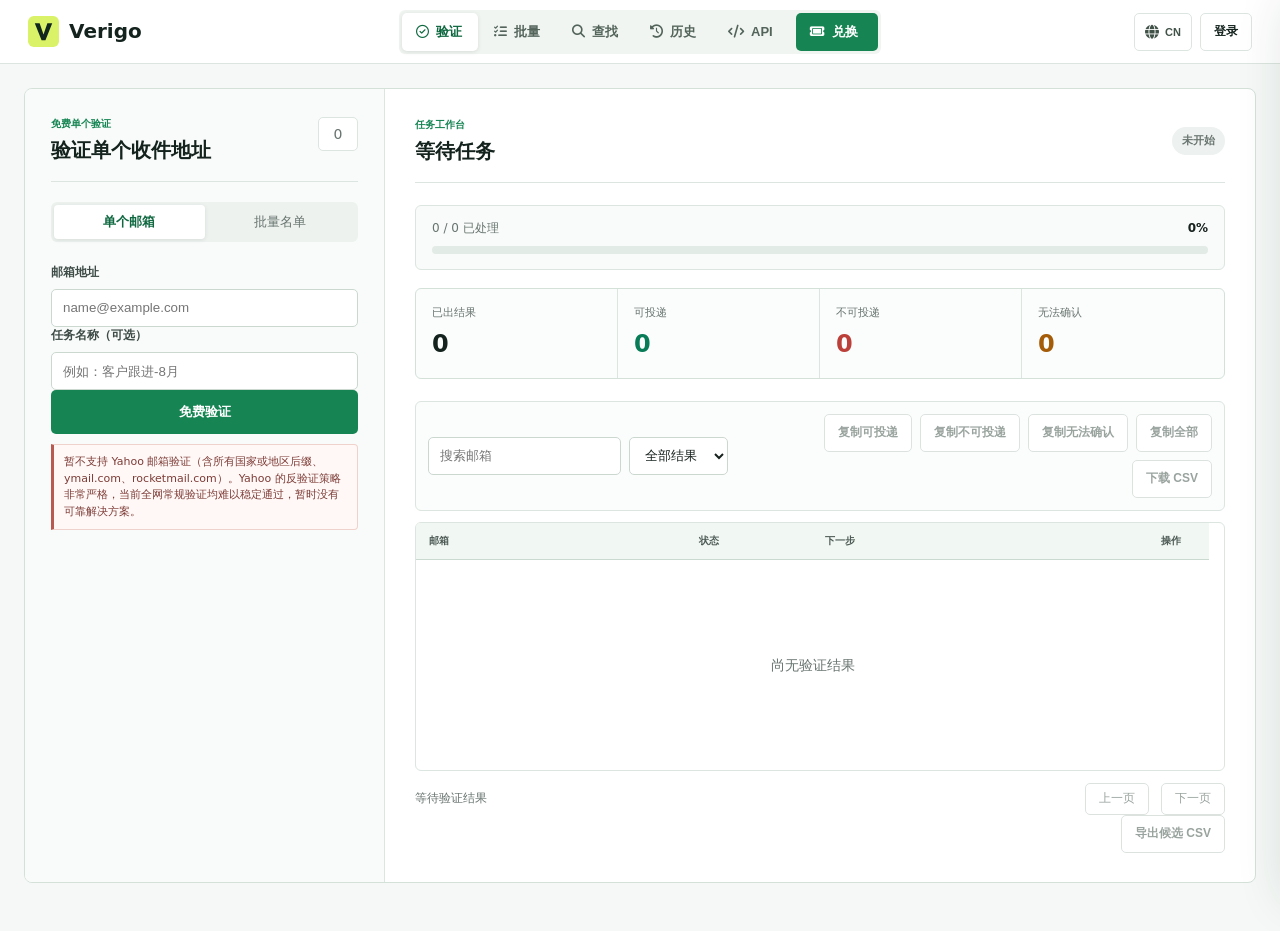
==== static/index.html @ 3e64b7e1 "fix: clarify verification result details" ====
<!doctype html>
<html lang="zh-CN">
<head>
  <meta charset="utf-8">
  <meta name="viewport" content="width=device-width, initial-scale=1">
  <meta name="color-scheme" content="light">
  <title>邮箱验证 | Verigo</title>
  <meta name="description" content="Verigo 帮助销售、招聘与出海团队验证邮箱、清洗名单，并查找目标企业的可联系邮箱。">
  <link rel="canonical" href="https://verigo.site/">
  <meta property="og:type" content="website">
  <meta property="og:locale" content="zh_CN">
  <meta property="og:site_name" content="Verigo">
  <meta property="og:title" content="Verigo | 邮箱验证、名单清洗与企业邮箱查找">
  <meta property="og:description" content="验证邮箱、清洗名单，并查找目标企业的可联系邮箱。">
  <meta property="og:url" content="https://verigo.site/">
  <meta name="twitter:card" content="summary">
  <script type="application/ld+json">{"@context":"https://schema.org","@graph":[{"@type":"Organization","name":"Verigo","url":"https://verigo.site/","logo":"https://verigo.site/static/favicon.svg"},{"@type":"WebApplication","name":"Verigo","url":"https://verigo.site/","applicationCategory":"BusinessApplication","operatingSystem":"Web","description":"面向销售、招聘与出海团队的邮箱验证、名单清洗和企业邮箱查找工具。","offers":{"@type":"Offer","price":"0.50","priceCurrency":"CNY","description":"100 次批量验证"}},{"@type":"FAQPage","mainEntity":[{"@type":"Question","name":"Catch-all 邮箱是什么意思？","acceptedAnswer":{"@type":"Answer","text":"Catch-all 是企业邮箱域名的一种设置：发往该域名的任意前缀都可能被接收或转发，因此单次验证结果不一定能确认某个具体收件人真实存在。"}},{"@type":"Question","name":"企业邮箱查找和普通验证有什么区别？","acceptedAnswer":{"@type":"Answer","text":"普通验证用于确认已有邮箱是否可用；企业邮箱查找用于获取目标企业的业务联络邮箱，适合销售开发、招聘和商务合作。"}}]}]}</script>
  <link rel="icon" type="image/svg+xml" href="/static/favicon.svg">
  <link rel="preconnect" href="https://cdnjs.cloudflare.com" crossorigin>
  <link rel="stylesheet" href="https://cdnjs.cloudflare.com/ajax/libs/font-awesome/6.5.2/css/all.min.css" referrerpolicy="no-referrer">
  <link rel="stylesheet" href="/static/css/app.css?v=ui-20260816-r4">
  <link rel="stylesheet" href="/static/css/product.css?v=ui-20260816-r4">
</head>
<body class="product-surface">
  <header class="topbar">
    <a class="brand" href="/verify" aria-label="Verigo 产品首页">
      <img src="/static/favicon.svg" alt="" width="32" height="32">
      <span>Verigo</span>
    </a>
    <nav class="product-nav" aria-label="产品导航">
      <button class="nav-item active" type="button" data-view="single"><i class="fa-regular fa-circle-check" aria-hidden="true"></i><span>验证</span></button>
      <button class="nav-item" type="button" data-view="batch"><i class="fa-solid fa-list-check" aria-hidden="true"></i><span>批量</span></button>
      <button class="nav-item" type="button" data-view="discovery"><i class="fa-solid fa-magnifying-glass" aria-hidden="true"></i><span>查找</span></button>
      <button class="nav-item" type="button" data-view="history"><i class="fa-solid fa-clock-rotate-left" aria-hidden="true"></i><span>历史</span></button>
      <button id="api-nav" class="nav-item" type="button"><i class="fa-solid fa-code" aria-hidden="true"></i><span>API</span></button>
      <button id="redeem-nav" class="nav-item nav-redeem" type="button"><i class="fa-solid fa-ticket" aria-hidden="true"></i><span>兑换</span></button>
    </nav>
    <div class="account-area">
      <button id="locale-toggle" class="locale-toggle" type="button" aria-label="Switch to English" title="Switch to English"><i class="fa-solid fa-globe" aria-hidden="true"></i><span id="locale-code">CN</span></button>
      <button id="claim-trial-button" class="claim-trial hidden" type="button">验证邮箱领取体验额度</button>
      <button id="notification-button" class="notification-button hidden" type="button" aria-label="通知" aria-controls="notification-menu" aria-expanded="false"><i class="fa-regular fa-bell" aria-hidden="true"></i><span class="sr-only">通知</span><span id="notification-count" class="notification-count hidden"></span></button>
      <button id="account-button" class="account-button" type="button">登录</button>
      <section id="notification-menu" class="notification-menu hidden" aria-label="通知中心">
        <div class="notification-heading">
          <div><strong id="notification-heading-title">通知</strong><small id="notification-summary">没有未读通知</small></div>
          <div class="notification-heading-actions">
            <button id="notification-mark-all" class="notification-mark-all" type="button">全部已读</button>
            <button id="notification-refresh" class="notification-heading-icon" type="button" aria-label="刷新通知" title="刷新通知"><i class="fa-solid fa-rotate" aria-hidden="true"></i></button>
            <button id="notification-settings" class="notification-heading-icon" type="button" aria-label="通知设置" title="通知设置" aria-controls="notification-preferences" aria-expanded="false"><i class="fa-solid fa-gear" aria-hidden="true"></i></button>
            <button id="notification-close" class="notification-close" type="button" aria-label="关闭通知" title="关闭通知"><i class="fa-solid fa-xmark" aria-hidden="true"></i></button>
          </div>
        </div>
        <div id="notification-feedback" class="notification-feedback hidden" role="status"></div>
        <div id="notification-preferences" class="notification-preferences hidden">
          <div class="notification-preferences-title"><strong>通知设置</strong><small>仅保存在当前浏览器</small></div>
          <label class="notification-preference"><span><strong>紧凑显示</strong><small>隐藏正文，减少列表占用空间</small></span><input id="notification-compact" type="checkbox"></label>
          <label class="notification-preference"><span><strong>自动刷新</strong><small>每分钟检查一次新通知</small></span><input id="notification-auto-refresh" type="checkbox"></label>
          <button id="notification-reset-preferences" class="notification-reset-preferences" type="button">恢复默认设置</button>
        </div>
        <div id="notification-filters" class="notification-filters" role="tablist" aria-label="通知筛选">
          <button class="notification-filter is-active" type="button" role="tab" aria-selected="true" data-notification-filter="all">全部</button>
          <button class="notification-filter" type="button" role="tab" aria-selected="false" data-notification-filter="unread">未读</button>
          <button class="notification-filter" type="button" role="tab" aria-selected="false" data-notification-filter="verification">验证</button>
          <button class="notification-filter" type="button" role="tab" aria-selected="false" data-notification-filter="account">账户</button>
        </div>
        <div id="notification-list" class="notification-list" aria-live="polite"></div>
        <div id="notification-footer" class="notification-footer hidden">
          <span id="notification-loaded-summary" aria-live="polite"></span>
        </div>
      </section>
      <div id="account-menu" class="account-menu hidden">
        <div class="account-summary"><strong id="account-name"></strong><small id="account-credits" class="account-credits"></small></div>
        <button id="workspace-nav" class="account-action hidden" type="button" data-view="workspace"><i class="fa-solid fa-house" aria-hidden="true"></i>账户概览</button>
        <button id="wallet-nav" class="account-action hidden" type="button" data-view="wallet"><i class="fa-regular fa-credit-card" aria-hidden="true"></i>额度与账单</button>
        <button id="dashboard-nav" class="account-action hidden" type="button" data-view="dashboard"><i class="fa-solid fa-chart-line" aria-hidden="true"></i>运营监控</button>
        <button id="admin-credits-nav" class="account-action hidden" type="button" data-view="admin-credits"><i class="fa-solid fa-sliders" aria-hidden="true"></i>额度管理</button>
        <button id="system-health-nav" class="account-action hidden" type="button" data-view="system-health"><i class="fa-solid fa-heart-pulse" aria-hidden="true"></i>系统监控</button>
        <div class="account-menu-separator"></div>
        <button id="bind-email-button" type="button" class="hidden">绑定邮箱</button>
        <button id="change-password-button" type="button" class="account-action"><i class="fa-solid fa-lock" aria-hidden="true"></i>修改密码</button>
        <button id="delete-account-button" type="button" class="account-delete">删除账户</button>
        <button id="logout-button" type="button">退出登录</button>
      </div>
    </div>
  </header>

  <section class="commercial-hero public-marketing" aria-labelledby="commercial-hero-title" hidden>
    <div>
      <p class="eyebrow">EMAIL VERIFICATION</p>
      <h1 id="commercial-hero-title">验证邮箱是否可投递</h1>
      <p>在发送邮件或导入名单前，先确认这个地址是否值得继续使用。</p>
      <div class="hero-actions"><a class="hero-primary" href="#verify-workspace">免费验证一个邮箱</a><a class="hero-secondary" href="/pricing">查看价格与额度</a></div>
      <ul class="hero-points"><li>单个验证免费</li><li>约 2 分钟内返回结果</li><li>支持 CSV / Excel 批量清洗</li></ul>
    </div>
    <aside class="hero-proof hero-capabilities" aria-label="Verigo 核心能力">
      <article><strong>多层检查</strong><span>语法、域名、MX 与 SMTP</span></article>
      <article><strong>结果可解释</strong><span>状态、原因与下一步</span></article>
      <article><strong>按量使用</strong><span>单个免费，批量按额度计费</span></article>
    </aside>
  </section>

  <main id="workspace-home" class="workspace-home hidden">
    <section class="workspace-welcome">
      <div><p class="eyebrow">VERIGO WORKSPACE</p><h2>今天先把名单质量做好</h2><p>从最近任务继续，或选择一个动作开始。</p></div>
      <a class="hero-secondary" href="/api-docs">查看 API 文档</a>
    </section>
    <section class="workspace-metrics" aria-label="账户摘要">
      <article><span>可用额度</span><strong id="workspace-credits">—</strong><small>批量验证</small></article>
      <article><span>今日已处理</span><strong id="workspace-processed">—</strong><small>邮箱地址</small></article>
      <article><span>可投递率</span><strong id="workspace-deliverable-rate">—</strong><small>最近任务</small></article>
      <article><span>最近任务</span><strong id="workspace-job-count">—</strong><small>可继续查看</small></article>
    </section>
    <section class="workspace-grid">
      <article class="workspace-card workspace-quick-start"><div class="workspace-card-heading"><div><p class="eyebrow">QUICK START</p><h2>选择下一步</h2></div></div><div class="quick-start-grid"><button type="button" data-view="single"><span class="quick-icon" aria-hidden="true"><i class="fa-regular fa-circle-check"></i></span><strong>验证一个邮箱</strong><span>快速判断地址是否可投递</span></button><button type="button" data-view="batch"><span class="quick-icon" aria-hidden="true"><i class="fa-solid fa-list-check"></i></span><strong>清洗一份名单</strong><span>导入 CSV 或 Excel 批量处理</span></button><button type="button" data-view="discovery"><span class="quick-icon" aria-hidden="true"><i class="fa-solid fa-magnifying-glass"></i></span><strong>查找企业邮箱</strong><span>从姓名和域名开始寻找候选地址</span></button></div></article>
      <article class="workspace-card workspace-recent-jobs-card"><div class="workspace-card-heading"><div><p class="eyebrow">RECENT JOBS</p><h2>最近任务</h2></div><button id="workspace-history-link" class="text-action" type="button">查看全部任务</button></div><div id="workspace-recent-jobs" class="workspace-recent-jobs"><p class="workspace-empty">正在加载任务…</p></div></article>
      <article class="workspace-card workspace-recent-results-card"><div class="workspace-card-heading"><div><p class="eyebrow">RECENT RESULTS</p><h2>最近验证结果</h2></div></div><div id="workspace-recent-results" class="workspace-recent-jobs"><p class="workspace-empty">正在加载结果…</p></div></article>
    </section>
    <section class="workspace-help"><div><strong>需要接入自动化流程？</strong><span>使用 API Key 将验证能力接入 CRM、表单或内部工具。</span></div><button id="workspace-api-button" class="download-action" type="button">管理 API Key</button></section>
  </main>

  <main id="verify-workspace" class="workspace">
    <aside class="control-panel">
      <div class="panel-heading">
        <div>
          <p id="verify-eyebrow" class="eyebrow">免费单个验证</p>
          <h2 id="verify-heading">验证单个收件地址</h2>
        </div>
        <span id="email-count" class="count">0</span>
      </div>

      <div class="segmented verification-type-tabs" role="tablist" aria-label="验证类型">
        <button class="segment active" type="button" data-view="single" role="tab" aria-selected="true">单个邮箱</button>
        <button class="segment" type="button" data-view="batch" role="tab" aria-selected="false">批量名单</button>
      </div>

      <section id="single-panel" class="input-mode">
        <label for="single-email-input">邮箱地址</label>
        <input id="single-email-input" type="email" autocomplete="email" placeholder="name@example.com" spellcheck="false">
        <label for="single-list-name-input">任务名称（可选）</label>
        <input id="single-list-name-input" type="text" maxlength="200" placeholder="例如：客户跟进-8月" autocomplete="off">
      </section>

      <section id="batch-panel" class="hidden">
        <div class="segmented" role="tablist" aria-label="批量输入方式">
          <button class="segment active" data-mode="paste" role="tab" aria-selected="true">手动输入</button>
          <button class="segment" data-mode="file" role="tab" aria-selected="false">文件导入</button>
        </div>

        <section id="paste-panel" class="input-mode">
          <label for="list-name-input">名单名称（可选）</label>
          <input id="list-name-input" type="text" maxlength="200" placeholder="例如：海外客户名单-8月" autocomplete="off">
          <label for="email-input">邮箱列表</label>
          <textarea id="email-input" rows="11" placeholder="name@example.com&#10;hello@company.cn" spellcheck="false"></textarea>
          <div class="batch-input-tools">
            <p id="batch-input-summary" class="batch-input-summary" aria-live="polite">将自动忽略空白行和重复邮箱。</p>
            <button id="clean-email-input" class="text-action" type="button">清理重复和空白</button>
          </div>
        </section>

        <section id="file-panel" class="input-mode hidden">
          <label for="file-input">导入数据</label>
          <label id="file-dropzone" class="file-dropzone" for="file-input">
            <input id="file-input" type="file" accept=".txt,.csv,.json,.xlsx,.xlsm,.xls">
            <span class="file-symbol">↑</span>
            <strong id="file-title">选择文件</strong>
            <small id="file-meta">TXT · CSV · JSON · XLSX · XLSM · XLS</small>
          </label>
          <p id="file-input-summary" class="batch-input-summary" aria-live="polite"></p>
        </section>
</section>

      <button id="start-button" class="primary-action" type="button">免费验证</button>
      <p id="qq-rate-notice" class="provider-notice hidden" role="status"></p>
      <p class="provider-policy">暂不支持 Yahoo 邮箱验证（含所有国家或地区后缀、ymail.com、rocketmail.com）。Yahoo 的反验证策略非常严格，当前全网常规验证均难以稳定通过，暂时没有可靠解决方案。</p>
      <p id="form-error" class="form-error" role="alert"></p>

      <section id="recent-block" class="recent-block hidden">
        <div class="field-row">
          <h2>最近任务</h2>
          <button id="refresh-jobs" class="icon-button" type="button" title="刷新" aria-label="刷新任务">↻</button>
        </div>
        <div id="recent-jobs" class="recent-jobs"></div>
        <div id="recent-jobs-pagination" class="pagination hidden" aria-label="任务历史分页">
          <span id="recent-jobs-page-info"></span><div id="recent-jobs-pages"></div>
        </div>
      </section>
    </aside>

    <section class="results-panel">
      <div class="results-header">
        <div>
          <p class="eyebrow">任务工作台</p>
          <h2 id="job-title">等待任务</h2>
        </div>
        <div class="job-state"><span id="job-mode" class="mode-badge hidden"></span><span id="job-status" class="status status-idle">未开始</span></div>
      </div>

      <section class="progress-section" aria-live="polite">
        <div class="progress-meta">
          <span id="progress-copy">0 / 0 已处理</span>
          <strong id="progress-percent">0%</strong>
        </div>
        <div class="progress-track"><div id="progress-bar" class="progress-bar"></div></div>
      </section>

      <section id="summary" class="summary-grid" aria-label="结果摘要">
        <div class="metric"><span>已出结果</span><strong data-key="total">0</strong></div>
        <div class="metric metric-good"><span>可投递</span><strong data-key="deliverable">0</strong></div>
        <div class="metric metric-bad"><span>不可投递</span><strong data-key="undeliverable">0</strong></div>
        <div class="metric metric-warn"><span>无法确认</span><strong data-key="unknown">0</strong></div>
              </section>

      <div class="table-toolbar">
        <div class="filters">
          <input id="result-search" type="search" placeholder="搜索邮箱" aria-label="搜索邮箱">
          <select id="result-filter" aria-label="筛选验证状态">
            <option value="all">全部结果</option>
            <option value="deliverable">可投递</option>
            <option value="undeliverable">不可投递</option>
            <option value="unknown">无法确认</option>
          </select>
        </div>
        <div class="table-actions"><button id="copy-deliverable-button" class="download-action" type="button" disabled>复制可投递</button><button id="copy-undeliverable-button" class="download-action" type="button" disabled>复制不可投递</button><button id="copy-unknown-button" class="download-action" type="button" disabled>复制无法确认</button><button id="copy-all-button" class="download-action" type="button" disabled>复制全部</button><button id="resume-job-button" class="download-action hidden" type="button">继续未完成验证</button><button id="stop-job-button" class="stop-action hidden" type="button">停止验证</button><button id="download-button" class="download-action" type="button" disabled>下载 CSV</button></div>
      </div>

      <div class="table-wrap">
        <table>
          <thead><tr><th>邮箱</th><th>状态</th><th>下一步</th><th>操作</th></tr></thead>
          <tbody id="results-body">
            <tr class="empty-row"><td colspan="4">尚无验证结果</td></tr>
          </tbody>
        </table>
      </div>
      <div class="pagination" aria-label="结果分页">
        <span id="results-page-info">等待验证结果</span>
        <div>
          <button id="previous-page" class="page-button" type="button" disabled>上一页</button>
          <span id="results-pages" class="page-numbers" aria-label="结果页码"></span>
          <button id="next-page" class="page-button" type="button" disabled>下一页</button>
        </div>
      </div>
      <div class="table-actions"><button id="discovery-export-button" class="download-action" type="button" disabled>导出候选 CSV</button></div>
    </section>
  </main>

  <section class="commercial-section compact-marketing public-marketing" aria-labelledby="solutions-title">
    <div class="commercial-heading"><p class="eyebrow">一条可行动的工作流</p><h2 id="solutions-title">从名单质量到目标企业邮箱</h2><p>选择你当前最需要完成的动作，几分钟内得到可用于下一步决策的结果。</p></div>
    <div class="solution-grid"><article><span>01</span><h3>企业邮箱查找</h3><p>输入目标公司域名，找到适合销售开发、招聘和商务合作的工作邮箱。</p><a href="#verify-workspace" data-commercial-view="discovery">查找企业邮箱</a></article><article><span>02</span><h3>验证单个邮箱</h3><p>在回复、邀请或导入 CRM 前，快速判断一个邮箱是否值得继续使用。</p><a href="#verify-workspace">立即验证</a></article><article><span>03</span><h3>批量清洗名单</h3><p>导入 CSV 或 Excel，识别明显不可用的地址，让营销和销售名单更干净。</p><a href="#verify-workspace" data-commercial-view="batch">批量清洗</a></article></div>
  </section>

  <section class="commercial-section trust-section compact-marketing public-marketing" aria-labelledby="trust-title">
    <div class="commercial-heading"><p class="eyebrow">为业务动作而设计</p><h2 id="trust-title">让下一封邮件、更值得发出去</h2></div>
    <div class="trust-grid"><article><h3>多层检查</h3><p>语法、域名、MX 与 SMTP</p></article><article><h3>结果可解释</h3><p>状态、原因与下一步</p></article><article><h3>按量使用</h3><p>单个免费，批量按额度计费</p></article></div>
  </section>

  <section class="commercial-section faq-section compact-marketing public-marketing" aria-labelledby="faq-title">
    <div class="commercial-heading"><p class="eyebrow">常见问题</p><h2 id="faq-title">购买或开始验证前，你需要知道这些</h2></div>
    <details><summary>批量验证怎么收费？</summary><p>批量验证按额度计费，当前公开价格为 ¥0.50 / 100 次。单个邮箱验证和企业邮箱查找可免费开始使用。</p></details>
    <details><summary>Catch-all 邮箱是什么意思？</summary><p>Catch-all 是企业邮箱域名的一种设置：例如对方公司启用它后，发往任意前缀的邮件都可能被服务器接收或转发。因此服务器的“接受”响应不能证明某个具体员工邮箱真实存在，建议单独处理。</p></details>
    <details><summary>企业邮箱查找和普通验证有什么区别？</summary><p>普通验证用于确认你已有的邮箱是否可用；企业邮箱查找用于获取目标企业的业务联络邮箱，适合销售开发、招聘和商务合作。</p></details>
    <details><summary>可以通过 API 集成吗？</summary><p>可以。已登录账户可在产品中创建 API Key，并通过 API 文档将验证能力接入 CRM、表单或内部流程。</p></details>
  </section>

  <main id="discovery-workspace" class="discovery-workspace hidden">
    <section class="discovery-form-area">
      <p class="eyebrow">企业邮箱查找</p>
      <h2>找到目标企业的工作邮箱</h2>
      <div class="discovery-fields">
        <label>名字（拼音）<input id="discovery-first-name" autocomplete="given-name" placeholder="例如：Ming"></label>
        <label>姓氏（拼音）<input id="discovery-last-name" autocomplete="family-name" placeholder="例如：Wang"></label>
      </div>
      <label for="discovery-domain">公司域名<input id="discovery-domain" inputmode="url" placeholder="company.com" autocomplete="url"></label>
      <div id="domain-preview" class="domain-preview hidden" aria-live="polite">
        <div id="domain-preview-list" class="domain-preview-list"></div>
        <p id="domain-preview-status" class="domain-preview-status"></p>
      </div>
      <div class="discovery-actions">
        <button id="discovery-start" class="primary-action" type="button">查找邮箱</button>
        <button id="discovery-verify" class="secondary-action" type="button" disabled>免费验证候选邮箱</button>
      </div>
      <p id="discovery-error" class="form-error" role="alert"></p>
      <div id="discovery-candidates" class="candidate-list hidden"></div>
      <section class="discovery-guide" aria-label="邮箱查找说明">
        <h2>三步找到有效的工作邮箱</h2>
        <p>输入真实姓名和公司域名后，Verigo 会生成候选地址。提交验证后，再根据状态决定是否继续联系。</p>
        <div class="discovery-guide-grid"><div class="discovery-guide-card"><strong>1. 输入信息</strong><span>姓名和公司域名越准确，候选结果越相关。</span></div><div class="discovery-guide-card"><strong>2. 验证候选</strong><span>确认候选地址是否适合联系。</span></div><div class="discovery-guide-card"><strong>3. 导出结果</strong><span>下载 CSV，按状态安排后续跟进。</span></div></div>
      </section>
    </section>
    <section class="discovery-results-area">
      <div class="results-header">
        <div><p class="eyebrow">查找结果</p><h2 id="discovery-title">等待查找</h2></div>
        <div class="job-state"><span id="discovery-status" class="status status-idle">未开始</span><button id="discovery-stop-button" class="stop-action hidden" type="button">停止验证</button></div>
      </div>
      <section class="progress-section" aria-live="polite">
        <div class="progress-meta"><span id="discovery-progress-copy">0 / 0 已处理</span><strong id="discovery-progress-percent">0%</strong></div>
        <div class="progress-track"><div id="discovery-progress-bar" class="progress-bar"></div></div>
      </section>
      <p id="discovery-verdict" class="discovery-verdict">请输入姓名和公司域名</p>
      <div class="discovery-empty-panel" aria-label="查找结果说明"><div class="discovery-empty-card"><strong>候选地址</strong><span>根据姓名与域名生成可能的工作邮箱。</span></div><div class="discovery-empty-card"><strong>验证状态</strong><span>查看可投递、不可投递或待确认结果。</span></div><div class="discovery-empty-card"><strong>结果解释</strong><span>每条结果提供原因与后续建议。</span></div></div>
      <div class="table-wrap">
        <table>
          <thead><tr><th>候选邮箱</th><th>结果</th><th>下一步</th></tr></thead>
          <tbody id="discovery-results-body"><tr class="empty-row"><td colspan="3">尚无查找结果</td></tr></tbody>
        </table>
      </div>
    </section>
  </main>

  <main id="dashboard-workspace" class="dashboard-workspace hidden">
    <section class="report-heading">
      <div>
        <p class="eyebrow">报告快照</p>
        <h2>网站运营概览</h2>
        <p id="dashboard-updated" class="report-updated">正在加载数据</p>
      </div>
      <div class="report-actions"><span class="report-period">最近 14 天</span><button id="dashboard-refresh" class="download-action" type="button">刷新</button></div>
    </section>

    <section class="report-scorecards" aria-label="今日关键指标">
      <article class="report-scorecard"><span>独立访客</span><strong id="metric-report-users">0</strong><small>今日</small></article>
      <article class="report-scorecard"><span>互动会话</span><strong id="metric-report-engaged">0</strong><small id="metric-report-engagement-rate">互动率 0%</small></article>
      <article class="report-scorecard"><span>验证提交</span><strong id="metric-report-submissions">0</strong><small id="metric-report-submission-rate">会话转化 0%</small></article>
      <article class="report-scorecard"><span>平均互动时长</span><strong id="metric-report-engagement-time">0 秒</strong><small>已互动会话</small></article>
    </section>

    <section id="quality-dashboard" class="report-card quality-dashboard" aria-labelledby="quality-dashboard-title">
      <div class="report-card-heading">
        <div><h2 id="quality-dashboard-title">验证质量概览</h2><p id="quality-summary-copy">正在加载质量数据</p></div>
      </div>
      <div class="quality-dashboard-grid">
        <div class="quality-dashboard-metric"><span>已完成验证</span><strong id="quality-verification-total">—</strong></div>
        <div class="quality-dashboard-metric"><span>可投递率</span><strong id="quality-deliverable-rate">—</strong></div>
        <div class="quality-dashboard-metric"><span>无法确认</span><strong id="quality-unknown-rate">—</strong></div>
        <div class="quality-dashboard-metric"><span>复核更新</span><strong id="quality-reviewed-count">—</strong></div>
      </div>
      <div class="quality-attention">
        <div><h3>需要关注</h3><p>按近期记录汇总</p></div>
        <ul id="quality-attention-list" aria-live="polite"><li class="quality-attention-empty">暂无足够数据</li></ul>
      </div>
    </section>

    <section id="cloudshell-crm" class="cloudshell-crm" aria-labelledby="cloudshell-crm-title">
      <div class="cloudshell-crm-heading">
        <div>
          <p class="eyebrow">基础设施 · CloudShell</p>
          <h2 id="cloudshell-crm-title">验证账号池</h2>
          <p id="cloudshell-crm-updated" class="report-updated">正在加载账号状态</p>
        </div>
        <div class="cloudshell-crm-strategy">按日用量最低优先 · 队列自动扩展活跃池</div>
      </div>
      <div id="cloudshell-crm-summary" class="cloudshell-crm-summary" aria-label="CloudShell 汇总">
        <div><span>账号总数</span><strong id="cloudshell-total-accounts">—</strong></div>
        <div><span>当前活跃</span><strong id="cloudshell-active-accounts">—</strong></div>
        <div><span>冷却中</span><strong id="cloudshell-cooldown-accounts">—</strong></div>
        <div><span>今日处理量</span><strong id="cloudshell-today-units">—</strong></div>
        <div><span>待处理队列</span><strong id="cloudshell-queue-depth">—</strong></div>
      </div>
      <div id="cloudshell-account-cards" class="cloudshell-account-cards" aria-live="polite">
        <div class="cloudshell-crm-state">正在加载 CloudShell 账号…</div>
      </div>
    </section>

    <section class="report-primary-grid">
      <section class="report-card report-traffic-card">
        <div class="report-card-heading"><div><h2>流量趋势</h2><p>独立访客与互动会话</p></div><span>最近 14 天</span></div>
        <div class="report-legend" aria-hidden="true"><span class="report-legend-users">独立访客</span><span class="report-legend-engaged">互动会话</span></div>
        <svg id="dashboard-traffic-chart" class="report-chart" role="img" aria-label="最近十四天独立访客和互动会话趋势"></svg>
      </section>
      <section class="report-card report-quality-card">
        <div class="report-card-heading"><div><h2>流量质量</h2><p>已识别的访问会话</p></div></div>
        <div class="quality-summary"><div id="quality-ring" class="quality-ring"><strong id="metric-quality-human-rate">0%</strong><span>非 Bot</span></div><div><strong id="metric-today-bounce">0%</strong><span>互动跳出率</span></div></div>
        <dl class="quality-list">
          <div><dt><i class="quality-dot quality-dot-human"></i>已互动</dt><dd id="metric-today-engaged">0</dd></div>
          <div><dt><i class="quality-dot quality-dot-bot"></i>疑似 Bot</dt><dd id="metric-today-bots">0</dd></div>
          <div><dt>Bot 占比</dt><dd id="metric-today-bot-rate">0%</dd></div>
        </dl>
      </section>
    </section>

    <section class="report-secondary-grid">
      <section class="report-card report-conversion-card">
        <div class="report-card-heading"><div><h2>转化与注册</h2><p>今日从访问到产品动作</p></div><span>真实会话</span></div>
        <div class="funnel-list">
          <div><div><span>独立访客</span><strong id="metric-today-visitors">0</strong></div><i class="funnel-track"><i id="funnel-users" class="funnel-fill funnel-fill-users"></i></i></div>
          <div><div><span>互动会话</span><strong id="metric-funnel-engaged">0</strong></div><i class="funnel-track"><i id="funnel-engaged" class="funnel-fill funnel-fill-engaged"></i></i></div>
          <div><div><span>免费验证提交</span><strong id="metric-today-free-submissions">0</strong></div><i class="funnel-track"><i id="funnel-free" class="funnel-fill funnel-fill-free"></i></i></div>
          <div><div><span>批量验证提交</span><strong id="metric-today-batch-submissions">0</strong></div><i class="funnel-track"><i id="funnel-batch" class="funnel-fill funnel-fill-batch"></i></i></div>
        </div>
        <div class="conversion-footer"><span>新增注册 <strong id="metric-today-users">0</strong></span><span>完成邮箱验证 <strong id="metric-today-verified">0</strong></span></div>
      </section>
      <section class="report-card report-operations-card">
        <div class="report-card-heading"><div><h2>验证服务表现</h2><p>今日创建任务</p></div><span class="service-ready">运行正常</span></div>
        <dl class="operations-list">
          <div><dt>任务完成率</dt><dd id="metric-job-completion">0%</dd></div>
          <div><dt>平均验证时长</dt><dd id="metric-job-duration">0 秒</dd></div>
          <div><dt>平均排队时长</dt><dd id="metric-job-queue-duration">0 秒</dd></div>
          <div><dt>平均重试等待</dt><dd id="metric-job-retry-duration">0 秒</dd></div>
          <div><dt>可投递率</dt><dd id="metric-deliverable-rate">0%</dd></div>
          <div><dt>已处理邮箱</dt><dd id="metric-results-processed">0</dd></div>
        </dl>
        <div class="operations-footer"><span>排队 <strong id="metric-jobs-queued">0</strong></span><span>处理中 <strong id="metric-jobs-running">0</strong></span><span>失败 <strong id="metric-jobs-failed">0</strong></span></div>
      </section>
    </section>

    <section class="report-card provider-quality-card" aria-labelledby="provider-quality-heading">
      <div class="report-card-heading">
        <div><h2 id="provider-quality-heading">邮箱服务商质量</h2><p>最近 24 小时表现与七日稳定参考</p></div>
        <span>建议线仅供管理员确认</span>
      </div>
      <div class="provider-quality-table-wrap">
        <table class="provider-quality-table">
          <thead><tr><th scope="col">服务商</th><th scope="col">24h 已处理</th><th scope="col">可投递率</th><th scope="col">无法确认率</th><th scope="col">复核完成率</th><th scope="col">首次 / 复核 p50-p95</th><th scope="col">有效天数</th><th scope="col">七日参考</th><th scope="col">建议告警线</th></tr></thead>
          <tbody id="provider-quality-body"><tr><td colspan="9" class="provider-quality-empty">正在加载质量数据</td></tr></tbody>
        </table>
      </div>
    </section>

    <section class="report-tertiary-grid">
      <section class="report-card report-audience-card">
        <div class="report-card-heading"><div><h2>用户与活跃度</h2><p>用户规模与今日真实访问</p></div><span>账户活跃</span></div>
        <dl class="audience-list">
          <div><dt>注册用户</dt><dd id="metric-total-users">0</dd><small>累计</small></div>
          <div><dt>已验证用户</dt><dd id="metric-total-verified-users">0</dd><small>可使用验证服务</small></div>
          <div><dt>今日独立访客</dt><dd id="metric-audience-visitors">0</dd><small>去重访问</small></div>
          <div><dt>今日互动会话</dt><dd id="metric-audience-engaged">0</dd><small id="metric-audience-engagement-rate">互动率 0%</small></div>
          <div><dt>今日新增注册</dt><dd id="metric-audience-signups">0</dd><small>新账户</small></div>
          <div><dt>今日完成验证</dt><dd id="metric-audience-verified">0</dd><small>邮箱确认</small></div>
        </dl>
      </section>
      <section class="report-card report-revenue-card">
        <div class="report-card-heading"><div><h2>收入</h2><p>仅统计已支付订单</p></div><span>人民币</span></div>
        <div class="revenue-primary"><span>今日实际收入</span><strong id="metric-today-revenue">¥0.00</strong><small id="metric-today-orders">0 笔已支付订单</small></div>
        <dl class="revenue-list">
          <div><dt>累计实际收入</dt><dd id="metric-total-revenue">¥0.00</dd></div>
          <div><dt>累计已支付订单</dt><dd id="metric-total-paid-orders">0</dd></div>
          <div><dt>平均客单价</dt><dd id="metric-average-order-value">¥0.00</dd></div>
        </dl>
      </section>
    </section>
  </main>

  <main id="admin-credits-workspace" class="admin-credits-workspace hidden">
    <section class="report-heading admin-report-heading"><div><p class="eyebrow">账户运营</p><h2>验证次数管理</h2><p class="report-updated">账户、使用情况与调整记录</p></div><div class="report-actions"><span class="report-period">100 次 ¥0.50</span></div></section>
    <section class="report-scorecards admin-scorecards"><article class="report-scorecard"><span>账户总数</span><strong id="admin-metric-users">0</strong><small>已注册账户</small></article><article class="report-scorecard"><span>付费验证次数</span><strong id="admin-metric-paid">0</strong><small>全部账户</small></article><article class="report-scorecard"><span>体验验证次数</span><strong id="admin-metric-trial">0</strong><small>有效体验次数</small></article><article class="report-scorecard"><span>累计已验证</span><strong id="admin-metric-used">0</strong><small>全部账户</small></article></section>
    <section class="admin-credits-panel" aria-labelledby="admin-credits-heading">
      <div class="admin-credits-heading">
        <div><p class="eyebrow">调整操作</p><h2 id="admin-credits-heading">授予或扣减验证次数</h2></div>
      </div>
      <form id="admin-credit-grant-form" class="admin-credit-grant-form">
        <label for="admin-credit-action">操作类型</label>
        <select id="admin-credit-action"><option value="grant">授予额度</option><option value="deduct">扣减额度</option></select>
        <label for="admin-credit-email">用户注册邮箱</label>
        <div class="admin-email-lookup">
          <input id="admin-credit-email" type="email" autocomplete="email" maxlength="254" placeholder="输入邮箱查询账户" required>
          <button id="admin-account-lookup" class="lookup-action" type="button"><i class="fa-solid fa-magnifying-glass"></i>查询</button>
        </div>
        <div id="admin-account-info" class="admin-account-info hidden">
          <div class="account-info-row">
            <span class="info-label">当前付费余额</span>
            <strong id="account-info-paid" class="info-value">—</strong>
          </div>
          <div class="account-info-row">
            <span class="info-label">体验额度</span>
            <strong id="account-info-trial" class="info-value">—</strong>
          </div>
          <div class="account-info-row">
            <span class="info-label">已使用</span>
            <strong id="account-info-used" class="info-value">—</strong>
          </div>
        </div>
        <label for="admin-credit-amount">调整金额（元）</label>
        <input id="admin-credit-amount" type="number" inputmode="decimal" min="0.01" max="5000" step="0.01" placeholder="0.01 - 5000.00" required>
        <label for="admin-credit-note">操作备注 <span class="label-optional">（可选）</span></label>
        <input id="admin-credit-note" type="text" maxlength="200" autocomplete="off" placeholder="说明调整原因">
        <p id="admin-credit-result" class="admin-credit-result" role="status"></p>
        <button id="admin-credit-submit" class="primary-action" type="submit"><i class="fa-solid fa-check"></i>确认操作</button>
      </form>
      <section class="admin-redemption-card" aria-labelledby="admin-redemption-heading">
        <div><p class="eyebrow">临时支付通道</p><h2 id="admin-redemption-heading">生成兑换码</h2><p>完整兑换码仅在生成后展示一次。系统只保存哈希，无法再次查看。</p></div>
        <form id="admin-redemption-form" class="admin-redemption-form"><label for="admin-redemption-amount">面额与邮箱额度</label><select id="admin-redemption-amount"><option value="5">¥5 · 1,000 个邮箱</option><option value="10">¥10 · 2,000 个邮箱</option><option value="20">¥20 · 4,000 个邮箱</option><option value="50">¥50 · 10,000 个邮箱</option><option value="100">¥100 · 20,000 个邮箱</option></select><label for="admin-redemption-quantity">生成数量</label><input id="admin-redemption-quantity" type="number" min="1" max="100" value="1"><button id="admin-redemption-submit" class="primary-action" type="submit">生成兑换码</button></form>
        <div id="admin-redemption-result" class="admin-redemption-result hidden" aria-live="polite"></div>
      </section>
      <section class="admin-redemption-card company-catalog-card" aria-labelledby="company-catalog-heading">
        <div><p class="eyebrow">Company Finder</p><h2 id="company-catalog-heading">公司目录筛选</h2><p>按公司名称、国家、行业、规模和官网筛选。结果包含官网、LinkedIn 链接与公司头像。</p></div>
        <form id="company-catalog-form" class="admin-company-catalog-form">
          <label>公司名称或关键词<input id="company-catalog-query" type="search" maxlength="120" placeholder="例如：software"></label>
          <label>国家/地区<input id="company-catalog-country" type="text" maxlength="80" placeholder="例如：united states"></label>
          <label>行业<input id="company-catalog-industry" type="text" maxlength="160" placeholder="例如：computer software"></label>
          <label>公司规模<input id="company-catalog-size" type="text" maxlength="40" placeholder="例如：51-200"></label>
          <label>官网<select id="company-catalog-website"><option value="">不限</option><option value="true">有官网</option><option value="false">无官网</option></select></label>
          <button class="primary-action" type="submit">筛选公司</button>
        </form>
        <p id="company-catalog-status" class="admin-credit-result" role="status"></p>
        <div class="admin-company-catalog-table-wrap"><table class="admin-company-catalog-table"><thead><tr><th>公司</th><th>国家/地区</th><th>行业</th><th>规模</th><th>官网</th><th>LinkedIn</th></tr></thead><tbody id="company-catalog-results"></tbody></table></div>
        <div class="admin-company-catalog-pagination"><button id="company-catalog-prev" class="download-action" type="button" disabled>上一页</button><span id="company-catalog-page">-</span><button id="company-catalog-next" class="download-action" type="button" disabled>下一页</button></div>
      </section>
      <section id="admin-account-summary" class="admin-account-summary"><div class="report-card-heading"><div><h2>功能使用趋势</h2><p>单个验证、批量验证与工作邮箱查找</p></div></div><div id="admin-feature-chart" class="admin-feature-chart"></div><div id="admin-feature-legend" class="report-legend"></div></section>
      <section class="admin-accounts-section">
        <div class="report-card-heading">
          <div><h2>全部账户</h2><p id="admin-accounts-meta">按注册时间排序</p></div>
          <div class="admin-accounts-controls">
            <input id="admin-accounts-search" type="search" placeholder="搜索邮箱..." maxlength="100" aria-label="搜索账户邮箱">
            <button id="admin-accounts-refresh" class="download-action" type="button">刷新</button>
          </div>
        </div>
        <div id="admin-accounts-list" class="admin-accounts-list"></div>
        <div class="pagination"><span id="admin-accounts-page"></span><div><button id="admin-accounts-prev" class="page-button" type="button">上一页</button><span id="admin-accounts-pages" class="page-numbers"></span><button id="admin-accounts-next" class="page-button" type="button">下一页</button></div></div>
      </section>
    </section>
  </main>

  <main id="system-health-workspace" class="system-health-workspace hidden">
    <section class="report-heading admin-report-heading">
      <div><p class="eyebrow">系统管理</p><h2>系统监控</h2><p class="report-updated">服务状态、队列、数据库与资源</p></div>
      <div class="report-actions"><button id="system-health-refresh" class="download-action" type="button">刷新</button></div>
    </section>
    <section class="report-scorecards admin-scorecards">
      <article class="report-scorecard"><span>服务状态</span><strong id="health-services-status">—</strong><small id="health-services-detail">检测中</small></article>
      <article class="report-scorecard"><span>工作进程</span><strong id="health-workers-status">—</strong><small id="health-workers-detail">检测中</small></article>
      <article class="report-scorecard"><span>待处理任务</span><strong id="health-queue-pending">—</strong><small id="health-queue-running">运行中 —</small></article>
      <article class="report-scorecard"><span>数据库连接</span><strong id="health-db-connections">—</strong><small id="health-db-detail">检测中</small></article>
    </section>
    <section class="report-secondary-grid">
      <section class="report-card">
        <div class="report-card-heading"><div><h2>服务状态</h2><p>系统核心服务运行情况</p></div></div>
        <div id="health-services-list" class="admin-accounts-list"></div>
      </section>
      <section class="report-card">
        <div class="report-card-heading"><div><h2>工作进程</h2><p>邮箱验证 Worker 状态</p></div></div>
        <div id="health-workers-list" class="admin-accounts-list"></div>
      </section>
    </section>
    <section class="report-secondary-grid">
      <section class="report-card">
        <div class="report-card-heading"><div><h2>系统资源</h2><p>CPU、内存与磁盘使用</p></div></div>
        <div id="health-resources-list" class="admin-accounts-list"></div>
      </section>
      <section class="report-card">
        <div class="report-card-heading"><div><h2>数据库</h2><p>连接池与查询性能</p></div></div>
        <div id="health-database-list" class="admin-accounts-list"></div>
      </section>
    </section>
  </main>

  <main id="wallet-workspace" class="wallet-workspace hidden">
    <section class="report-heading"><div><p class="eyebrow">账户中心</p><h2>资金与使用</h2><p id="wallet-updated" class="report-updated"></p></div><div class="report-actions"><span id="wallet-price" class="report-period"></span><button id="wallet-refresh" class="download-action" type="button">刷新</button></div></section>
    <section class="report-scorecards"><article class="report-scorecard"><span>累计充值</span><strong id="wallet-recharged">¥0.00</strong><small>实收金额</small></article><article class="report-scorecard"><span>付费余额价值</span><strong id="wallet-value">¥0.00</strong><small id="wallet-paid">0 次</small></article><article class="report-scorecard"><span>已用于验证</span><strong id="wallet-spent">¥0.00</strong><small id="wallet-used">0 次</small></article><article class="report-scorecard"><span>可用验证次数</span><strong id="wallet-available">0</strong><small id="wallet-trial-note">含体验次数</small></article></section>
    <section id="wallet-redemption" class="wallet-redemption"><div><p class="eyebrow">兑换验证额度</p><h2>已有兑换码？立即到账</h2><p>¥5 = 1,000 个邮箱 · ¥10 = 2,000 个 · ¥20 = 4,000 个 · ¥50 = 10,000 个 · ¥100 = 20,000 个</p></div><form id="redemption-form" class="redemption-form"><label for="redemption-code">兑换码</label><div><input id="redemption-code" type="text" maxlength="64" autocomplete="off" spellcheck="false" placeholder="VRG-XXXX-XXXX-XXXX" required><button id="redemption-submit" class="primary-action" type="submit">立即兑换</button></div><p id="redemption-status" class="purchase-status" role="status"></p></form></section>
    <section class="wallet-purchase wallet-purchase-secondary"><div><p class="eyebrow">在线购买</p><h2>按需充值，立即用于批量验证</h2><p>100 次 ¥0.50。在线支付通道配置完成后可直接购买。</p></div><div class="purchase-actions"><label for="purchase-packages">购买份数（每份 100 次）</label><div><input id="purchase-packages" type="number" min="1" max="1000" value="1"><button id="purchase-button" class="primary-action" type="button">购买 100 次 · ¥0.50</button></div><p id="purchase-status" class="purchase-status" role="status"></p></div></section>
    <section class="report-secondary-grid"><section class="report-card"><div class="report-card-heading"><div><h2>验证使用趋势</h2><p>最近 14 天</p></div></div><div id="wallet-usage-chart" class="wallet-usage-chart"></div></section><section class="report-card"><div class="report-card-heading"><div><h2>资金流水</h2><p>实收、退款和管理员调整</p></div></div><div id="wallet-transactions" class="wallet-transactions"></div></section></section>
  </main>

  <main id="history-workspace" class="history-workspace hidden">
    <section class="report-heading"><div><p class="eyebrow">账户</p><h1>历史记录</h1><p class="report-updated">按名单名称查看过去的验证任务</p></div><button id="history-refresh" class="download-action" type="button">刷新</button></section>
    <section class="report-card history-card"><div class="table-toolbar"><div class="history-search-controls"><input id="history-search" type="search" placeholder="搜索文件名或名单名称" aria-label="搜索文件名或名单名称"><select id="history-filter" aria-label="筛选任务"><option value="all">全部</option><option value="completed">已完成</option><option value="running">验证中</option><option value="failed">失败</option><option value="stopped">已停止</option></select></div></div><div id="history-list" class="history-list"></div><div class="pagination"><span id="history-page-info"></span><div><button id="history-prev" class="page-button" type="button">上一页</button><span id="history-pages" class="page-numbers"></span><button id="history-next" class="page-button" type="button">下一页</button></div></div></section>
  </main>
  <footer class="site-footer">
    <span>Verigo · 邮箱验证、名单清洗与企业邮箱查找</span>
    <nav aria-label="网站政策">
      <a href="/email-verification">邮箱验证指南</a>
      <a href="/bulk-email-verification">批量验证</a>
      <a href="/email-list-cleaning">名单清洗</a>
      <a href="/pricing">价格</a>
      <a href="/api-docs">API 文档</a>
      <a href="/privacy">隐私与数据说明</a>
      <a href="/acceptable-use">使用边界</a>
    </nav>
  </footer>

  <aside id="result-detail-drawer" class="result-detail-drawer" aria-hidden="true" aria-labelledby="result-detail-title">
    <div class="drawer-heading"><div><p class="eyebrow">结果详情</p><h2 id="result-detail-title">邮箱详情</h2><span id="result-detail-status" class="result-pill result-unknown">待确认</span></div><button id="close-result-detail" class="dialog-close" type="button" aria-label="关闭">×</button></div>
    <div id="result-detail-content" class="result-detail-content"></div>
    <div class="result-detail-actions">
      <button id="result-reverify-button" class="secondary-action" type="button">再次验证</button>
    </div>
  </aside>

  <dialog id="auth-dialog" class="auth-dialog">
    <form id="auth-form" method="dialog">
      <div class="dialog-heading">
        <div><p class="eyebrow">Verigo 账户</p><h2 id="auth-title">登录</h2></div>
        <button id="close-auth" class="dialog-close" type="button" aria-label="关闭">×</button>
      </div>
      <div class="segmented auth-tabs">
        <button class="segment active" data-auth-mode="login" type="button">登录</button>
        <button class="segment" data-auth-mode="register" type="button">注册</button>
      </div>
      <label for="auth-email" id="auth-account-label">邮箱或旧用户名</label>
      <input id="auth-email" name="email" type="text" autocomplete="email" required>
      <label for="auth-password">密码</label>
      <input id="auth-password" name="password" type="password" autocomplete="current-password" minlength="6" maxlength="128" required>
      <div id="turnstile-container" class="turnstile-container hidden"><div id="turnstile-widget"></div></div>
      <button id="open-reset" class="text-action" type="button">忘记密码？</button>
      <p id="auth-error" class="form-error" role="alert"></p>
      <button id="auth-submit" class="primary-action" type="submit">登录</button>
    </form>
  </dialog>

  <dialog id="bind-email-dialog" class="auth-dialog">
    <form id="bind-email-request-form" method="dialog">
      <div class="dialog-heading"><div><p class="eyebrow">旧账号迁移</p><h2>绑定邮箱</h2></div><button id="close-bind-email" class="dialog-close" type="button" aria-label="关闭">×</button></div>
      <label for="bind-email">新邮箱</label>
      <input id="bind-email" type="email" autocomplete="email" required>
      <p id="bind-email-error" class="form-error" role="alert"></p>
      <button class="primary-action" type="submit">发送验证码</button>
    </form>
    <form id="bind-email-confirm-form" method="dialog" class="hidden">
      <div class="dialog-heading"><div><p class="eyebrow">旧账号迁移</p><h2>确认邮箱</h2></div><button class="dialog-close" type="button" data-close-bind-email aria-label="关闭">×</button></div>
      <label for="bind-email-code">邮箱验证码</label>
      <input id="bind-email-code" inputmode="numeric" autocomplete="one-time-code" pattern="[0-9]{6}" maxlength="6" required>
      <p id="bind-email-confirm-error" class="form-error" role="alert"></p>
      <button class="primary-action" type="submit">完成绑定</button>
    </form>
  </dialog>

  <dialog id="email-verification-dialog" class="auth-dialog">
    <form id="email-verification-request-form" method="dialog">
      <div class="dialog-heading"><div><p class="eyebrow">体验额度</p><h2>验证注册邮箱</h2></div><button id="close-email-verification" class="dialog-close" type="button" aria-label="关闭">×</button></div>
      <p class="dialog-copy">验证后可领取 10 个体验额度，有效期为 7 天。</p>
      <p id="email-verification-error" class="form-error" role="alert"></p>
      <button class="primary-action" type="submit">发送验证码</button>
    </form>
    <form id="email-verification-confirm-form" method="dialog" class="hidden">
      <div class="dialog-heading"><div><p class="eyebrow">体验额度</p><h2>输入邮箱验证码</h2></div><button class="dialog-close" type="button" data-close-email-verification aria-label="关闭">×</button></div>
      <label for="email-verification-code">六位验证码</label>
      <input id="email-verification-code" inputmode="numeric" autocomplete="one-time-code" pattern="[0-9]{6}" maxlength="6" required>
      <p id="email-verification-confirm-error" class="form-error" role="alert"></p>
      <button class="primary-action" type="submit">完成验证并领取额度</button>
    </form>
  </dialog>

  <dialog id="onboarding-dialog" class="auth-dialog onboarding-dialog">
    <section class="onboarding-step" data-onboarding-step="verify_email">
      <div class="dialog-heading"><div><p class="eyebrow">开始使用 Verigo</p><h2>确认你的工作邮箱</h2></div><button class="dialog-close" type="button" data-close-onboarding aria-label="关闭">×</button></div>
      <p class="dialog-copy">验证码已发送到你的注册邮箱。确认后即可获得体验额度并开始验证。</p>
      <form id="onboarding-email-form"><label for="onboarding-email-code">六位验证码</label><input id="onboarding-email-code" inputmode="numeric" autocomplete="one-time-code" pattern="[0-9]{6}" maxlength="6" required><p id="onboarding-email-error" class="form-error" role="alert"></p><button class="primary-action" type="submit">确认邮箱并继续</button></form>
      <button id="onboarding-resend" class="text-action" type="button">重新发送验证码</button>
    </section>
    <section class="onboarding-step hidden" data-onboarding-step="first_verification">
      <div class="dialog-heading"><div><p class="eyebrow">已获得体验额度</p><h2>完成第一次真实验证</h2></div><button class="dialog-close" type="button" data-close-onboarding aria-label="关闭">×</button></div>
      <p class="dialog-copy">输入一个你需要确认的真实邮箱地址，立即查看验证结果。</p>
      <form id="onboarding-check-form"><label for="onboarding-check-email">邮箱地址</label><input id="onboarding-check-email" type="email" autocomplete="email" placeholder="name@company.com" required><p id="onboarding-check-error" class="form-error" role="alert"></p><button class="primary-action" type="submit">开始验证</button></form>
    </section>
    <section class="onboarding-step hidden" data-onboarding-step="verification_in_progress">
      <div class="dialog-heading"><div><p class="eyebrow">正在验证</p><h2>首次验证已提交</h2></div><button class="dialog-close" type="button" data-close-onboarding aria-label="关闭">×</button></div>
      <p class="dialog-copy">验证完成后，这里会自动更新。你也可以关闭窗口，在任务工作台查看进度。</p><p id="onboarding-job-status" class="onboarding-job-status"></p>
    </section>
    <section class="onboarding-step hidden" data-onboarding-step="completed">
      <div class="dialog-heading"><div><p class="eyebrow">账户已就绪</p><h2>现在可以处理你的名单</h2></div><button class="dialog-close" type="button" data-close-onboarding aria-label="关闭">×</button></div>
      <p class="dialog-copy">体验额度已到账。需要批量验证时，可以直接购买额度。</p><div class="onboarding-actions"><button id="onboarding-go-wallet" class="primary-action" type="button">购买验证额度</button><button id="onboarding-finish" class="secondary-action" type="button">先去验证邮箱</button></div>
    </section>
  </dialog>

  <dialog id="purchase-dialog" class="auth-dialog">
    <section><div class="dialog-heading"><div><p class="eyebrow">购买验证额度</p><h2>订单已创建</h2></div><button id="close-purchase" class="dialog-close" type="button" aria-label="关闭">×</button></div><p id="purchase-dialog-copy" class="dialog-copy"></p><p id="purchase-dialog-status" class="form-error" role="alert"></p><div id="purchase-dialog-actions"></div></section>
  </dialog>

  <dialog id="delete-account-dialog" class="auth-dialog">
    <form id="delete-account-form" method="dialog">
      <div class="dialog-heading"><div><p class="eyebrow">账户与数据</p><h2>删除账户</h2></div><button id="close-delete-account" class="dialog-close" type="button" aria-label="关闭">×</button></div>
      <p class="dialog-copy">此操作会删除账户、任务记录、额度流水和可下载结果，无法撤销。正在处理的任务必须先完成。</p>
      <label class="confirm-delete"><input id="delete-account-confirm" type="checkbox" required><span>我确认永久删除此账户及其数据</span></label>
      <p id="delete-account-error" class="form-error" role="alert"></p>
      <button class="primary-action danger-primary" type="submit">永久删除账户</button>
    </form>
  </dialog>

  <dialog id="api-keys-dialog" class="auth-dialog">
    <form id="api-key-create-form" method="dialog">
      <div class="dialog-heading"><div><p class="eyebrow">Developer API</p><h2>API Key</h2></div><button id="close-api-keys" class="dialog-close" type="button" aria-label="关闭">×</button></div>
      <p class="dialog-copy">使用 API Key 从你的应用提交邮箱验证任务。完整 Key 只会显示一次。</p>
      <p class="api-doc-link"><a href="/api-docs" target="_blank" rel="noopener">查看 API 文档</a></p>
      <label for="api-key-name">Key 名称</label>
      <input id="api-key-name" type="text" maxlength="64" placeholder="例如：生产环境" required>
      <p id="api-key-create-error" class="form-error" role="alert"></p>
      <button id="api-key-create-submit" class="primary-action" type="submit">创建 API Key</button>
    </form>
    <section id="api-key-created" class="api-key-created hidden" aria-live="polite">
      <strong>请立即复制并安全保存</strong>
      <div class="api-key-token-row"><input id="api-key-token" type="text" readonly aria-label="新创建的 API Key"><button id="copy-api-key" class="secondary-action" type="button">复制</button></div>
      <p>关闭此窗口后，完整 Key 不会再次显示。</p>
    </section>
    <section class="api-key-list-section">
      <div class="api-key-list-heading"><h3>有效 Key</h3><button id="api-keys-refresh" class="text-action" type="button">刷新</button></div>
      <div id="api-keys-list" class="api-keys-list" aria-live="polite"></div>
    </section>
  </dialog>

  <dialog id="change-password-dialog" class="auth-dialog">
    <form id="change-password-form" method="dialog">
      <div class="dialog-heading"><div><p class="eyebrow">账户安全</p><h2>修改密码</h2></div><button id="close-change-password" class="dialog-close" type="button" aria-label="关闭">×</button></div>
      <label for="current-password">原密码</label>
      <input id="current-password" type="password" autocomplete="current-password" minlength="6" maxlength="128" required>
      <label for="new-password">新密码</label>
      <input id="new-password" type="password" autocomplete="new-password" minlength="6" maxlength="128" required>
      <p id="change-password-error" class="form-error" role="alert"></p>
      <button class="primary-action" type="submit">更新密码</button>
    </form>
  </dialog>

  <dialog id="reset-dialog" class="auth-dialog">
    <form id="reset-request-form" method="dialog">
      <div class="dialog-heading"><div><p class="eyebrow">找回密码</p><h2>验证注册邮箱</h2></div><button id="close-reset" class="dialog-close" type="button" aria-label="关闭">×</button></div>
      <label for="reset-email">注册邮箱</label>
      <input id="reset-email" type="email" autocomplete="email" required>
      <p id="reset-error" class="form-error" role="alert"></p>
      <button class="primary-action" type="submit">发送验证码</button>
    </form>
    <form id="reset-confirm-form" method="dialog" class="hidden">
      <div class="dialog-heading"><div><p class="eyebrow">找回密码</p><h2>设置新密码</h2></div><button class="dialog-close" type="button" data-close-reset aria-label="关闭">×</button></div>
      <label for="reset-code">邮箱验证码</label>
      <input id="reset-code" inputmode="numeric" autocomplete="one-time-code" pattern="[0-9]{6}" maxlength="6" required>
      <label for="reset-password">新密码</label>
      <input id="reset-password" type="password" autocomplete="new-password" minlength="6" maxlength="128" required>
      <p id="reset-confirm-error" class="form-error" role="alert"></p>
      <button class="primary-action" type="submit">更新密码</button>
    </form>
  </dialog>

  <script src="/static/js/i18n.js?v=locale-v2" defer></script>
  <script src="/static/js/app.js?v=ui-20260816-r4" defer></script>
</body>
</html>
---- static/css/app.css ----
:root {
  color-scheme: light;
  --ink: #17211e;
  --muted: #68746f;
  --line: #dce3df;
  --line-strong: #c9d3ce;
  --soft: #f2f6f4;
  --paper: #fff;
  --canvas: #eef2f0;
  --accent: #0d7a59;
  --accent-dark: #075c42;
  --lime: #d9f267;
  --good: #087b57;
  --bad: #bc403a;
  --warn: #a45c08;
  --shadow: 0 14px 34px rgba(26, 42, 35, .09);
}

* { box-sizing: border-box; }
html, body { overflow-x: hidden; }
body { margin: 0; min-width: 320px; background: var(--canvas); color: var(--ink); font: 14px/1.45 -apple-system, BlinkMacSystemFont, "Segoe UI", "Microsoft YaHei", "PingFang SC", "Hiragino Sans GB", "WenQuanYi Micro Hei", sans-serif; }
button, input, textarea, select { font-family: -apple-system, BlinkMacSystemFont, "Segoe UI", "Microsoft YaHei", "PingFang SC", "Hiragino Sans GB", "WenQuanYi Micro Hei", sans-serif; letter-spacing: 0; }
button { cursor: pointer; }
.hidden { display: none !important; }
.public-marketing.workspace-mode-hidden { display: none !important; }
.nav-link { text-decoration: none; }

/* Global foundation: selection, keyboard focus, skip link, motion, print */
::selection { background: rgba(13, 122, 89, .22); color: inherit; }
:focus-visible { outline: 2px solid var(--accent); outline-offset: 2px; border-radius: 3px; }
input:focus-visible, textarea:focus-visible, select:focus-visible { outline: 0; }
.skip-link { position: absolute; z-index: 100; top: -64px; left: 16px; padding: 10px 18px; border-radius: 6px; background: var(--accent-dark); color: #fff; font-weight: 700; text-decoration: none; transition: top .18s ease; }
.skip-link:focus-visible { top: 12px; outline: 2px solid #fff; }
@media (prefers-reduced-motion: reduce) {
  html { scroll-behavior: auto; }
  *, *::before, *::after { animation-duration: .01ms !important; animation-iteration-count: 1 !important; transition-duration: .01ms !important; }
}
@media print {
  .topbar, .site-footer, .account-menu, .notification-menu, .skip-link, .result-detail-drawer { display: none !important; }
  body { background: #fff; }
  .workspace, .dashboard-workspace, .wallet-workspace, .history-workspace { box-shadow: none; }
}

.commercial-hero { max-width: 1640px; display: grid; grid-template-columns: minmax(0, 1fr) minmax(320px, 410px); gap: 46px; margin: 0 auto; padding: 72px 56px 54px; background: radial-gradient(circle at 82% 24%, rgba(217,242,103,.36), transparent 28%), #f8fcf9; }
.commercial-hero > div { max-width: 790px; }.commercial-hero h1 { max-width: 760px; font-size: clamp(36px, 4.2vw, 62px); line-height: 1.08; letter-spacing: -.04em; }.commercial-hero p:not(.eyebrow) { max-width: 690px; margin: 20px 0 0; color: #42514b; font-size: 18px; line-height: 1.7; }.hero-actions { display: flex; flex-wrap: wrap; gap: 12px; margin-top: 28px; }.hero-primary,.hero-secondary { min-height: 46px; display: inline-flex; align-items: center; justify-content: center; padding: 0 19px; border-radius: 6px; font-weight: 800; text-decoration: none; }.hero-primary { background: var(--accent); color: #fff; }.hero-primary:hover { background: var(--accent-dark); }.hero-secondary { border: 1px solid var(--line-strong); background: #fff; color: var(--ink); }.hero-secondary:hover { border-color: var(--accent); color: var(--accent-dark); }.hero-points { display: flex; flex-wrap: wrap; gap: 8px 18px; margin: 22px 0 0; padding: 0; color: var(--muted); font-size: 12px; list-style: none; }.hero-points li::before { content: "✓"; margin-right: 6px; color: var(--accent); font-weight: 900; }
.hero-proof { align-self: center; padding: 26px; border: 1px solid #bed0c6; border-radius: 10px; background: rgba(255,255,255,.9); box-shadow: var(--shadow); }.hero-proof strong,.hero-proof span { display: block; }.hero-proof strong { color: var(--accent-dark); font-size: 14px; }.hero-proof span { margin-top: 6px; color: var(--muted); font-size: 13px; line-height: 1.55; }.hero-proof hr { margin: 19px 0; border: 0; border-top: 1px solid var(--line); }.hero-capabilities { display: grid; gap: 18px; }.hero-capabilities article { padding-bottom: 16px; border-bottom: 1px solid var(--line); }.hero-capabilities article:last-child { padding-bottom: 0; border-bottom: 0; }
.preview-heading,.preview-email,.preview-row { display:flex; align-items:center; justify-content:space-between; gap:12px; }.preview-heading { padding-bottom:15px; border-bottom:1px solid var(--line); color:var(--muted); font-size:12px; font-weight:800; }.preview-heading small { color:var(--accent); font-weight:700; }.preview-email { padding:18px 0; }.preview-email strong { overflow:hidden; text-overflow:ellipsis; font-size:14px; }.preview-row { padding:10px 0; border-top:1px solid var(--line); color:var(--muted); font-size:12px; }.preview-row strong { color:var(--ink); font-size:12px; }.preview-note { margin:16px 0 0; color:var(--muted); font-size:11px; line-height:1.5; }
.trust-strip { max-width:1640px; display:grid; grid-template-columns:repeat(3,1fr); gap:1px; margin:0 auto; border-top:1px solid var(--line); border-bottom:1px solid var(--line); background:var(--line); }.trust-strip div { display:grid; gap:4px; padding:17px 28px; background:#fff; }.trust-strip strong { font-size:13px; }.trust-strip span { color:var(--muted); font-size:12px; }
.workspace-home { max-width:1480px; min-height:calc(100vh - 72px); margin:0 auto; padding:42px 44px 70px; background:#f8fafd; color:#202124; }.workspace-welcome { display:flex; align-items:flex-end; justify-content:space-between; gap:24px; margin-bottom:26px; }.workspace-welcome h1 { margin:0; font-size:34px; letter-spacing:-.03em; }.workspace-welcome p:not(.eyebrow) { margin:8px 0 0; color:#68746f; }.workspace-metrics { display:grid; grid-template-columns:repeat(4,minmax(0,1fr)); margin-bottom:18px; border:1px solid #dadce0; border-radius:10px; overflow:hidden; background:#fff; }.workspace-metrics article { min-height:112px; display:flex; flex-direction:column; justify-content:center; padding:20px; border-right:1px solid #edf0f2; }.workspace-metrics article:last-child { border-right:0; }.workspace-metrics span { color:#5f6368; font-size:12px; }.workspace-metrics strong { margin-top:8px; font-size:28px; font-variant-numeric:tabular-nums; }.workspace-metrics small { margin-top:4px; color:#80868b; }.workspace-grid { display:grid; grid-template-columns:minmax(0,1.25fr) minmax(320px,.75fr); grid-template-rows:auto auto; gap:18px; }.workspace-card { padding:23px; border:1px solid #dadce0; border-radius:10px; background:#fff; }.workspace-card-heading { display:flex; align-items:flex-start; justify-content:space-between; gap:16px; }.workspace-card-heading h2 { margin:0; font-size:18px; }.workspace-recent-jobs-card { grid-column:2; grid-row:1 / span 2; }.workspace-recent-results-card { grid-column:1; grid-row:2; }.quick-start-grid { display:grid; grid-template-columns:repeat(3,1fr); gap:10px; margin-top:18px; }.quick-start-grid button { min-height:132px; display:flex; flex-direction:column; align-items:flex-start; justify-content:flex-end; gap:7px; padding:17px; border:1px solid #dce3df; border-radius:8px; background:#fbfdfc; color:#202124; text-align:left; }.quick-start-grid button:hover { border-color:var(--accent); background:#f2faf6; }.quick-start-grid strong { font-size:14px; }.quick-start-grid span { color:#68746f; font-size:12px; line-height:1.45; }.workspace-recent-jobs { display:grid; margin-top:14px; border-top:1px solid #edf0f2; }.workspace-job-row { display:flex; align-items:center; justify-content:space-between; gap:12px; padding:14px 0; border:0; border-bottom:1px solid #edf0f2; background:transparent; color:#202124; text-align:left; }.workspace-job-row strong { overflow:hidden; text-overflow:ellipsis; white-space:nowrap; font-size:12px; }.workspace-job-row span { color:#68746f; font-size:11px; white-space:nowrap; }.workspace-empty { color:#68746f; font-size:12px; }.workspace-help { display:flex; align-items:center; justify-content:space-between; gap:16px; margin-top:18px; padding:18px 20px; border:1px solid #b8d4c1; border-radius:10px; background:#f1faf4; }.workspace-help div { display:grid; gap:4px; }.workspace-help span { color:#4d5a55; font-size:12px; }
.hero-demo { align-self: center; padding: 20px; border: 1px solid var(--line); border-radius: 8px; background: #fff; box-shadow: var(--shadow); }.hero-demo-heading { margin: 0 0 8px; color: var(--muted); font-size: 11px; font-weight: 700; }.hero-demo-row { display: flex; align-items: center; gap: 10px; min-width: 0; padding: 11px 0; border-bottom: 1px solid var(--line); }.hero-demo-row:last-child { border-bottom: 0; }.demo-status { flex: 0 0 10px; width: 10px; height: 10px; border-radius: 50%; }.demo-status.demo-good { background: var(--good); }.demo-status.demo-bad { background: var(--bad); }.demo-status.demo-warn { background: var(--warn); }.demo-email { min-width: 0; overflow: hidden; text-overflow: ellipsis; white-space: nowrap; color: var(--ink); cursor: pointer; }.demo-copy { flex: 0 0 30px; display: inline-grid; place-items: center; width: 30px; height: 30px; border: 0; background: transparent; color: var(--accent); cursor: pointer; }.demo-copy:hover, .demo-copy.copied { color: var(--accent-dark); }
.commercial-section { max-width: 1640px; margin: 0 auto; padding: 78px 56px; background: #fff; }.commercial-section:nth-of-type(even) { background: #f6faf7; }.commercial-heading { max-width: 720px; margin-bottom: 28px; }.commercial-heading h2 { font-size: 30px; line-height: 1.25; }.commercial-heading p:not(.eyebrow) { margin: 10px 0 0; color: var(--muted); font-size: 15px; }.solution-grid,.trust-grid { display: grid; grid-template-columns: repeat(3, minmax(0, 1fr)); gap: 16px; }.solution-grid article,.trust-grid article { min-height: 235px; padding: 24px; border: 1px solid var(--line); border-radius: 8px; background: #fff; }.solution-grid span { color: var(--accent); font-size: 12px; font-weight: 900; }.solution-grid h3,.trust-grid h3 { margin: 17px 0 8px; font-size: 18px; }.solution-grid p,.trust-grid p { margin: 0; color: var(--muted); font-size: 13px; line-height: 1.65; }.solution-grid a { display: inline-block; margin-top: 19px; color: var(--accent-dark); font-size: 13px; font-weight: 800; }.trust-section { border-top: 1px solid var(--line); border-bottom: 1px solid var(--line); }.trust-grid article { min-height: 190px; }.faq-section { padding-bottom: 84px; }.faq-section details { max-width: 860px; padding: 17px 0; border-top: 1px solid var(--line); }.faq-section details:last-child { border-bottom: 1px solid var(--line); }.faq-section summary { cursor: pointer; color: var(--ink); font-weight: 800; }.faq-section p { margin: 11px 0 0; color: var(--muted); line-height: 1.65; }

.topbar { height: 72px; display: grid; grid-template-columns: minmax(0, 1fr) auto minmax(0, 1fr); align-items: center; padding: 0 32px; border-bottom: 1px solid #31453b; background: #10261e; color: #fff; box-shadow: 0 3px 16px rgba(13, 30, 22, .16); }
.brand { display: flex; align-items: center; gap: 11px; width: max-content; color: inherit; text-decoration: none; font-size: 19px; font-weight: 800; }
.brand-mark { display: grid; place-items: center; width: 34px; height: 34px; border: 1px solid rgba(255,255,255,.34); border-radius: 7px; background: var(--lime); color: #10261e; font-size: 16px; font-weight: 900; box-shadow: 0 3px 10px rgba(0,0,0,.16); }
.product-nav { display: flex; align-items: center; gap: 3px; padding: 4px; border: 1px solid #385047; border-radius: 7px; background: #19342a; }
.nav-item { min-height: 34px; display: flex; align-items: center; padding: 0 14px; border: 1px solid transparent; border-radius: 4px; background: transparent; color: #aec0b9; font-size: 12px; font-weight: 700; transition: background .15s ease, color .15s ease, border-color .15s ease; }
.nav-item:hover { color: #fff; background: #264239; }
.nav-item.active { border-color: #d9f267; background: #eff9b9; color: #183127; box-shadow: 0 1px 3px rgba(0,0,0,.15); }
.account-area { position: relative; min-width: 0; display: flex; align-items: center; justify-content: flex-end; gap: 14px; }
.locale-toggle { min-width: 58px; height: 34px; display: inline-flex; align-items: center; justify-content: center; gap: 6px; padding: 0 8px; border: 1px solid #50685d; border-radius: 5px; background: #1d382e; color: #fff; font-size: 11px; font-weight: 800; }
.locale-toggle:hover { border-color: #8cae9e; background: #28483b; }
.locale-toggle .fa-globe { font-size: 14px; line-height: 1; }
.service-state { display: flex; align-items: center; gap: 7px; color: #c1d0ca; font-size: 11px; }
.state-dot { width: 7px; height: 7px; border-radius: 50%; background: #72d8a5; box-shadow: 0 0 0 3px rgba(114,216,165,.16); }
.account-button { min-width: 0; max-width: 220px; min-height: 36px; overflow: hidden; padding: 0 14px; border: 1px solid #50685d; border-radius: 5px; background: #1d382e; color: #fff; font-weight: 700; text-overflow: ellipsis; white-space: nowrap; }
.account-button:hover { border-color: #8cae9e; background: #28483b; }
.claim-trial { min-height: 36px; padding: 0 12px; border: 1px solid #d9f267; border-radius: 5px; background: var(--lime); color: #163126; font-size: 12px; font-weight: 800; }
.claim-trial:hover { background: #eff9b9; }
.account-menu { position: absolute; z-index: 20; top: 43px; right: 0; min-width: 180px; padding: 8px; border: 1px solid var(--line); border-radius: 6px; background: #fff; box-shadow: var(--shadow); color: var(--ink); }
.account-menu strong { display: block; padding: 8px 9px; overflow: hidden; text-overflow: ellipsis; }
.account-credits { display: block; padding: 0 9px 8px; color: var(--accent); font-weight: 750; }
.account-menu button { width: 100%; padding: 8px 9px; border: 0; border-radius: 4px; background: transparent; color: var(--bad); text-align: left; }
.account-menu button:hover { background: #faefee; }
.account-menu .account-action { color: var(--ink); }
.account-menu .account-action:hover { background: #edf6f1; }
.account-menu .account-delete { color: var(--bad); }
.notification-button { position: relative; min-height: 34px; padding: 0 9px; border: 1px solid var(--line); border-radius: 5px; background: #fff; color: var(--ink); font-size: 12px; font-weight: 700; }
.notification-button:hover, .notification-button[aria-expanded="true"] { border-color: var(--accent); color: var(--accent); }
.notification-count { position: absolute; top: -5px; right: -5px; display: inline-grid; min-width: 17px; height: 17px; padding: 0 4px; place-items: center; border: 2px solid #fff; border-radius: 9px; background: var(--bad); color: #fff; font-size: 9px; font-variant-numeric: tabular-nums; }
.notification-menu { position: absolute; z-index: 50; top: 43px; right: 84px; width: min(410px, calc(100vw - 32px)); max-height: min(560px, calc(100vh - 80px)); display: flex; flex-direction: column; overflow: hidden; border: 1px solid var(--line); border-radius: 7px; background: #fff; box-shadow: 0 20px 55px rgba(24,48,37,.17); color: var(--ink); }
.notification-heading { min-height: 65px; flex: 0 0 auto; display: flex; align-items: center; justify-content: space-between; gap: 14px; padding: 12px 14px; border-bottom: 1px solid var(--line); background: #fbfcfb; }
.notification-heading > div:first-child { min-width: 0; display: grid; gap: 3px; }
.notification-heading strong { font-size: 15px; }.notification-heading small { color: var(--muted); font-size: 11px; }
.notification-heading-actions { display: flex; align-items: center; gap: 3px; }
.notification-mark-all, .notification-heading-icon, .notification-close { min-height: 32px; border: 0; border-radius: 4px; background: transparent; color: var(--accent-dark); font-size: 11px; font-weight: 700; }
.notification-mark-all { padding: 0 7px; }.notification-heading-icon, .notification-close { width: 30px; padding: 0; display: grid; place-items: center; color: var(--muted); }
.notification-mark-all:hover, .notification-heading-icon:hover, .notification-close:hover, .notification-heading-icon[aria-expanded="true"] { background: #e8f3ec; color: var(--accent-dark); }.notification-mark-all:disabled, .notification-heading-icon:disabled { color: #a4ada8; background: transparent; cursor: default; }
.notification-feedback { flex: 0 0 auto; display: flex; align-items: center; justify-content: space-between; gap: 12px; padding: 9px 14px; border-bottom: 1px solid #f0d0cd; background: #fff3f2; color: var(--bad); font-size: 11px; }
.notification-feedback button { padding: 4px 7px; border: 1px solid #ddb4b0; border-radius: 4px; background: #fff; color: var(--bad); font-size: 11px; }
.notification-preferences { flex: 0 0 auto; padding: 12px 14px; border-bottom: 1px solid var(--line); background: #f8faf9; }
.notification-preferences-title { display: flex; align-items: baseline; justify-content: space-between; gap: 12px; margin-bottom: 8px; }.notification-preferences-title strong { font-size: 12px; }.notification-preferences-title small { color: var(--muted); font-size: 9px; }
.notification-preference { min-height: 48px; display: flex; align-items: center; justify-content: space-between; gap: 14px; border-top: 1px solid #e3ebe6; cursor: pointer; }.notification-preference span { min-width: 0; display: grid; gap: 2px; }.notification-preference strong { font-size: 11px; }.notification-preference small { color: var(--muted); font-size: 9px; line-height: 1.35; }
#notification-preferences .notification-preference input[type="checkbox"] { width: 16px; min-width: 16px; height: 16px; min-height: 16px; flex: 0 0 16px; margin: 0; padding: 0; accent-color: var(--accent); }.notification-reset-preferences { min-height: 28px; margin-top: 8px; padding: 0 8px; border: 1px solid #ccdcd2; border-radius: 4px; background: #fff; color: var(--muted); font-size: 9px; font-weight: 700; }
.notification-filters { flex: 0 0 auto; display: flex; gap: 4px; padding: 8px 10px; border-bottom: 1px solid var(--line); background: #fff; overflow-x: auto; scrollbar-width: none; }
.notification-filters::-webkit-scrollbar { display: none; }
.notification-filter { min-height: 29px; flex: 0 0 auto; padding: 0 10px; border: 1px solid transparent; border-radius: 4px; background: transparent; color: var(--muted); font-size: 11px; font-weight: 700; }
.notification-filter:hover { background: #f1f6f3; color: var(--ink); }.notification-filter.is-active { border-color: #cfe1d5; background: #eaf4ed; color: var(--accent-dark); }
.notification-filter:focus-visible { outline: 2px solid rgba(28,125,73,.24); outline-offset: 1px; }
.notification-list { min-height: 96px; flex: 1 1 auto; display: grid; align-content: start; overflow-y: auto; overscroll-behavior: contain; }
.notification-date-group { min-height: 28px; display: flex; align-items: center; padding: 0 14px; border-bottom: 1px solid var(--line); background: #f7f9f8; color: #75827b; font-size: 9px; font-weight: 800; }
.notification-item { width: 100%; min-height: 92px; display: grid; grid-template-columns: 38px minmax(0,1fr) 8px; align-items: start; gap: 11px; padding: 14px; border: 0; border-bottom: 1px solid var(--line); border-radius: 0; background: #fff; color: var(--ink); text-align: left; }
.notification-item:last-child { border-bottom: 0; }.notification-item:hover, .notification-item:focus-visible { background: #f5faf7; outline: 0; }
.notification-item.is-unread { background: #f3faf6; }.notification-item.is-unread:hover { background: #eaf6ef; }
.notification-icon { width: 36px; height: 36px; display: grid; place-items: center; border-radius: 6px; background: #edf3ef; color: #53645b; }
.notification-review .notification-icon { background: #e5f4eb; color: var(--accent-dark); }.notification-payment .notification-icon, .notification-credit .notification-icon { background: #edf5e4; color: #557322; }
.notification-copy { min-width: 0; display: grid; gap: 4px; }.notification-copy strong { overflow-wrap: anywhere; font-size: 13px; line-height: 1.35; }.notification-body { color: var(--muted); font-size: 12px; line-height: 1.5; overflow-wrap: anywhere; }
.notification-meta { display: flex; align-items: center; justify-content: space-between; gap: 10px; margin-top: 3px; }.notification-meta time { color: #89938e; font-size: 10px; }.notification-action { color: var(--accent-dark); font-size: 10px; font-weight: 750; }
.notification-unread-dot { width: 7px; height: 7px; margin-top: 5px; border-radius: 50%; background: transparent; }.notification-item.is-unread .notification-unread-dot { background: var(--accent); }
.notification-menu.is-compact .notification-item { min-height: 64px; grid-template-columns: 32px minmax(0,1fr) 8px; gap: 9px; padding: 10px 14px; }.notification-menu.is-compact .notification-icon { width: 30px; height: 30px; }.notification-menu.is-compact .notification-body { display: none; }.notification-menu.is-compact .notification-copy { gap: 2px; }.notification-menu.is-compact .notification-meta { margin-top: 1px; }
.notification-empty, .notification-loading { min-height: 150px; display: flex; align-items: center; justify-content: center; flex-direction: column; gap: 8px; padding: 24px; color: var(--muted); text-align: center; }
.notification-empty i { color: #9aaba2; font-size: 21px; }.notification-empty strong { color: var(--ink); font-size: 13px; }.notification-empty span, .notification-loading span { max-width: 260px; font-size: 11px; line-height: 1.5; }
.notification-footer { min-height: 34px; flex: 0 0 auto; display: flex; align-items: center; padding: 7px 14px; border-top: 1px solid var(--line); background: #fbfcfb; }
.notification-footer span { color: var(--muted); font-size: 10px; font-variant-numeric: tabular-nums; }.notification-footer button { min-height: 28px; padding: 0 9px; border: 1px solid #c9dbcf; border-radius: 4px; background: #fff; color: var(--accent-dark); font-size: 10px; font-weight: 750; }
.notification-footer button:hover { border-color: var(--accent); background: #eff7f2; }.notification-footer button:disabled { color: #a4ada8; cursor: default; }
.result-email-update { display: inline-block; width: 8px; height: 8px; margin-left: 7px; border-radius: 50%; background: var(--bad); vertical-align: middle; }
.confirm-delete { display: flex; align-items: flex-start; gap: 8px; margin: 16px 0; font-weight: 500; line-height: 1.45; }
.confirm-delete input { width: auto; min-height: 0; margin-top: 3px; }
.danger-primary { background: var(--bad); }
.danger-primary:hover { background: #9f302c; }

.workspace { display: grid; grid-template-columns: minmax(310px, 370px) minmax(0, 1fr); min-height: calc(100vh - 72px); max-width: 1640px; margin: 0 auto; background: var(--paper); box-shadow: var(--shadow); }
.control-panel { padding: 28px; border-right: 1px solid var(--line); background: #fafcfb; }
.panel-heading, .results-header, .field-row, .progress-meta, .table-toolbar { display: flex; align-items: center; justify-content: space-between; gap: 16px; }
.panel-heading { display: grid; grid-template-columns: minmax(0, 1fr) auto; align-items: start; }
.panel-heading > div { min-width: 0; }
.panel-heading h1 { overflow-wrap: anywhere; }
.eyebrow { margin: 0 0 5px; color: var(--accent); font-size: 10px; font-weight: 800; text-transform: uppercase; }
h1, h2, p { letter-spacing: 0; }
h1 { margin: 0; font-size: 23px; line-height: 1.2; }
h2 { margin: 0; font-size: 18px; line-height: 1.3; }
.count { min-width: 40px; padding: 6px 9px; border: 1px solid var(--line); border-radius: 5px; background: #fff; color: var(--muted); text-align: center; font-variant-numeric: tabular-nums; }

.segmented { display: grid; grid-template-columns: 1fr 1fr; margin: 24px 0 19px; padding: 3px; border-radius: 6px; background: #e8eeeb; }
.segment { min-height: 34px; border: 0; border-radius: 4px; background: transparent; color: var(--muted); }
.segment.active { background: #fff; color: var(--ink); box-shadow: 0 1px 5px rgba(24,37,31,.12); font-weight: 700; }
label, legend { display: block; margin-bottom: 8px; color: #3e4b46; font-size: 12px; font-weight: 700; }
textarea, input:not([type="radio"]):not([type="file"]), select { width: 100%; border: 1px solid var(--line-strong); border-radius: 6px; background: #fff; color: var(--ink); outline: 0; }
textarea { min-height: 226px; resize: vertical; padding: 12px; line-height: 1.55; }
input:not([type="radio"]):not([type="file"]), select { min-height: 38px; padding: 8px 11px; }
textarea:focus, input:focus, select:focus { border-color: var(--accent); box-shadow: 0 0 0 3px rgba(13,122,89,.10); }
.batch-input-tools { display: flex; align-items: center; justify-content: space-between; gap: 10px; min-height: 28px; margin-top: 8px; }
.batch-input-summary { min-width: 0; margin: 0; color: var(--muted); font-size: 11px; line-height: 1.45; }
.text-action { flex: 0 0 auto; min-height: 28px; padding: 3px 0; border: 0; background: transparent; color: var(--accent-dark); font-size: 11px; font-weight: 700; }
.text-action:hover { color: var(--accent); text-decoration: underline; }
.text-action:disabled { color: var(--muted); cursor: not-allowed; text-decoration: none; }

.file-dropzone { min-height: 226px; display: flex; flex-direction: column; align-items: center; justify-content: center; margin: 0; padding: 22px; border: 1px dashed #aebdb6; border-radius: 6px; background: #fff; text-align: center; cursor: pointer; }
.file-dropzone:hover, .file-dropzone.dragging { border-color: var(--accent); background: #f2faf6; }
.file-dropzone:focus-within { border-color: var(--accent); box-shadow: 0 0 0 3px rgba(13,122,89,.14); }
.file-dropzone input:focus-visible { outline: 0; }
.file-dropzone input { position: absolute; width: 1px; height: 1px; opacity: 0; }
.file-symbol { display: grid; place-items: center; width: 36px; height: 36px; margin-bottom: 12px; border-radius: 50%; background: var(--soft); color: var(--accent); font-size: 21px; }
.file-dropzone strong { max-width: 100%; overflow: hidden; text-overflow: ellipsis; }
.file-dropzone small { margin-top: 7px; color: var(--muted); font-weight: 400; }

.speed-control { margin: 20px 0; padding: 0; border: 0; }
.speed-options { display: grid; grid-template-columns: repeat(4, 1fr); gap: 6px; }
.speed-options label { margin: 0; }
.speed-options input { position: absolute; opacity: 0; }
.speed-options input:focus-visible { outline: 0; }
.speed-options input:focus-visible + span { outline: 2px solid var(--accent); outline-offset: 2px; }
.speed-options span { min-height: 36px; display: grid; place-items: center; border: 1px solid var(--line); border-radius: 5px; background: #fff; color: var(--muted); }
.speed-options input:checked + span { border-color: var(--accent); background: #eaf7f1; color: var(--accent-dark); font-weight: 750; }
.primary-action { width: 100%; min-height: 44px; border: 0; border-radius: 6px; background: var(--accent); color: #fff; font-weight: 750; transition: background .15s ease; }
.primary-action:hover { background: var(--accent-dark); }
.primary-action:disabled { background: #99a7a1; cursor: not-allowed; }
.primary-action:not(:disabled):active { transform: translateY(1px); }
.secondary-action { width: 100%; min-height: 42px; border: 1px solid var(--line-strong); border-radius: 6px; background: #fff; color: var(--ink); font-weight: 750; transition: border-color .15s ease, color .15s ease, background .15s ease; }
.secondary-action:hover:not(:disabled) { border-color: var(--accent); color: var(--accent-dark); }
.secondary-action:disabled { color: var(--muted); background: var(--soft); cursor: not-allowed; }
.form-error { min-height: 20px; margin: 8px 0 0; color: var(--bad); font-size: 12px; }
.provider-notice, .provider-policy { margin: 10px 0 0; padding: 9px 10px; border-left: 3px solid #d49b34; background: #fff7e7; color: #76501a; font-size: 12px; line-height: 1.5; }
.provider-policy { border-left-color: #a95a54; background: #fff1ef; color: #7d3c37; }

.recent-block { margin-top: 22px; padding-top: 19px; border-top: 1px solid var(--line); }
.recent-block h2 { font-size: 13px; }
.icon-button { width: 30px; height: 30px; border: 1px solid var(--line); border-radius: 5px; background: #fff; color: var(--ink); font-size: 18px; }
.recent-jobs { display: grid; gap: 5px; margin-top: 9px; }
.recent-job { width: 100%; display: flex; justify-content: space-between; gap: 10px; padding: 9px 10px; border: 1px solid transparent; border-radius: 5px; background: transparent; color: var(--ink); text-align: left; }
.recent-job:hover { border-color: var(--line); background: #fff; }
.recent-job span { overflow: hidden; text-overflow: ellipsis; }
.recent-job small { color: var(--muted); white-space: nowrap; }
.recent-job-update { width: 7px; height: 7px; flex: 0 0 7px; border-radius: 50%; background: var(--bad); }

.result-pending { background: #edf1f5; color: #5b6775; }
.result-running { background: #e4f3ff; color: #176eae; }
.result-failed { background: #fff0ec; color: #b64d31; }

.results-panel { min-width: 0; padding: 30px 34px; }
.status { padding: 6px 10px; border-radius: 999px; font-size: 11px; font-weight: 750; }
.job-state { display: flex; align-items: center; justify-content: flex-end; gap: 7px; }
.mode-badge { padding: 5px 8px; border: 1px solid; border-radius: 4px; font-size: 11px; font-weight: 800; white-space: nowrap; }
.mode-stable { border-color: #8aa9c8; background: #edf5fc; color: #245b8e; }
.mode-standard { border-color: #73ad98; background: #eaf7f1; color: #0b7251; }
.mode-fast { border-color: #df9a55; background: #fff3e7; color: #a4510a; }
.mode-extreme { border-color: #d78b9d; background: #fcedf1; color: #ae3958; }
.mode-qq { border-color: #d49b34; background: #fff7e7; color: #80540e; }
.status-idle { background: #edf1ef; color: var(--muted); }
.status-queued, .status-running { background: #fff0d4; color: #85500b; }
.status-completed { background: #ddf3e8; color: #086447; }
.status-failed { background: #f8e1df; color: #9c302c; }
.progress-section { margin: 28px 0 24px; }
.progress-meta { margin-bottom: 9px; color: var(--muted); font-size: 12px; }
.progress-meta strong { color: var(--ink); font-variant-numeric: tabular-nums; }
.progress-track { height: 7px; overflow: hidden; border-radius: 5px; background: #e5ebe8; }
.progress-bar { width: 0; height: 100%; background: var(--accent); transition: width .3s ease; }
.summary-grid { display: grid; grid-template-columns: repeat(4, minmax(100px, 1fr)); border: 1px solid var(--line); border-radius: 7px; overflow: hidden; }
.metric { min-height: 86px; display: flex; flex-direction: column; justify-content: center; padding: 16px; border-right: 1px solid var(--line); }
.metric:last-child { border-right: 0; }
.metric span { color: var(--muted); font-size: 11px; }
.metric strong { margin-top: 6px; font-size: 24px; font-variant-numeric: tabular-nums; }
.metric-good strong { color: var(--good); }
.metric-bad strong { color: var(--bad); }
.metric-warn strong { color: var(--warn); }

.table-toolbar { margin: 27px 0 11px; }
.filters { min-width: 0; display: flex; gap: 8px; }
.filters input { width: min(260px, 34vw) !important; }
.filters select { width: 130px; }
.download-action { min-height: 38px; padding: 0 13px; border: 1px solid var(--accent); border-radius: 5px; background: #fff; color: var(--accent); font-weight: 700; white-space: nowrap; }
.download-action:hover:not(:disabled) { background: #edf8f3; }
.download-action:disabled { border-color: var(--line); color: #9aa49f; cursor: not-allowed; }
.table-actions { display: flex; flex-wrap: wrap; justify-content: flex-end; gap: 8px; }
.stop-action { min-height: 38px; padding: 0 13px; border: 1px solid #c94742; border-radius: 5px; background: #fff; color: #aa3632; font-weight: 700; white-space: nowrap; }
.stop-action:hover { background: #fbeeed; }
.table-wrap { overflow: auto; border: 1px solid var(--line); border-radius: 7px; }
.pagination { display: flex; align-items: center; justify-content: space-between; gap: 12px; margin-top: 12px; color: var(--muted); font-size: 12px; }
.pagination > div, .page-numbers { display: flex; gap: 6px; align-items: center; }
.page-numbers { display: inline-flex; }
.page-number { min-width: 30px; height: 30px; padding: 0 7px; border: 1px solid var(--line); border-radius: 5px; background: #fff; color: var(--ink); font-size: 12px; }
.page-number:hover, .page-number.active { border-color: var(--accent); color: var(--accent); }
.page-number.active { background: #eaf7f1; font-weight: 700; }
.page-gap { color: var(--muted); padding: 0 2px; }
.page-button { min-width: 64px; min-height: 32px; padding: 0 9px; border: 1px solid var(--line-strong); border-radius: 5px; background: #fff; color: var(--ink); font-size: 12px; }
.page-button:disabled { border-color: var(--line); color: #9aa49f; cursor: not-allowed; }
table { width: 100%; min-width: 760px; border-collapse: collapse; table-layout: fixed; }
th { padding: 11px 13px; border-bottom: 1px solid var(--line); background: var(--soft); color: #4d5a55; font-size: 10px; text-align: left; text-transform: uppercase; }
td { padding: 12px 13px; border-bottom: 1px solid #e8ecea; vertical-align: top; overflow-wrap: anywhere; }
tbody tr:last-child td { border-bottom: 0; }
th:nth-child(1) { width: 28%; } th:nth-child(2) { width: 14%; } th:nth-child(3) { width: 18%; } th:nth-child(4) { width: 28%; } th:nth-child(5) { width: 12%; }
.results-panel table th:nth-child(1) { width: 34%; }
.results-panel table th:nth-child(2) { width: 16%; }
.results-panel table th:nth-child(3) { width: auto; }
.results-panel table th:nth-child(4), .results-panel table td:nth-child(4) { width: 76px; text-align: center; }
.empty-row td { height: 210px; color: var(--muted); text-align: center; vertical-align: middle; }
.result-pill { display: inline-block; padding: 4px 7px; border-radius: 4px; font-size: 11px; font-weight: 750; }
.result-good { background: #dff3e9; color: var(--good); }
.result-bad { background: #f9e2e0; color: var(--bad); }
.result-unknown { background: #fff0d5; color: var(--warn); }
.result-skipped { background: #edf1ef; color: #67736e; }
.detail-cell { color: var(--muted); font-size: 12px; line-height: 1.45; }
.result-email-copy { display: inline-flex; align-items: center; gap: 9px; max-width: 100%; padding: 0; border: 0; background: transparent; color: var(--ink); text-align: left; }
.result-email-copy span { overflow: hidden; text-overflow: ellipsis; white-space: nowrap; }
.result-email-copy i { flex: 0 0 auto; color: #5548a8; font-size: 16px; }
.result-email-copy:hover, .result-email-copy:hover i { color: var(--accent); }
.result-email-copy.copied i { color: var(--good); }
.result-detail-action { width: 30px; height: 30px; padding: 0; border: 1px solid var(--line); border-radius: 50%; background: #fff; color: var(--muted); }
.result-detail-action:hover { border-color: var(--accent); color: var(--accent); }
.result-detail-drawer { position: fixed; z-index: 50; top: 0; right: 0; width: min(430px, 100vw); height: 100vh; padding: 28px; background: #fff; box-shadow: -12px 0 36px rgba(15,25,21,.16); transform: translateX(105%); transition: transform .2s ease; }
.result-detail-drawer.open { transform: translateX(0); }
.drawer-heading { display: flex; align-items: flex-start; justify-content: space-between; gap: 16px; border-bottom: 1px solid var(--line); padding-bottom: 18px; }
.result-detail-content { display: grid; gap: 0; margin-top: 12px; }
.result-detail-actions { display:flex; flex-wrap:wrap; gap:10px; margin-top:18px; }.result-detail-actions button { min-width:0; flex:1 1 100%; }
.detail-field { display: grid; gap: 5px; padding: 15px 0; border-bottom: 1px solid var(--line); }
.detail-field span { color: var(--muted); font-size: 12px; }
.detail-field strong { overflow-wrap: anywhere; font-size: 14px; font-weight: 600; }
.detail-conclusion-summary { display: grid; gap: 5px; padding: 14px; border: 1px solid #b8d9c7; border-radius: 6px; background: #eef8f1; }
.detail-conclusion-summary strong { color: var(--accent-dark); font-size: 17px; line-height: 1.3; }
.detail-conclusion-summary span { color: #405249; font-size: 13px; line-height: 1.55; }
.detail-field.technical-detail { background: #f8f9fa; padding: 15px; margin: 8px 0; border-radius: 6px; border: 1px solid #e9ecef; }
.detail-field.technical-detail .technical-value { font-family: 'Monaco', 'Menlo', monospace; font-size: 13px; color: #495057; overflow-wrap: anywhere; word-break: break-word; }
.history-workspace { max-width: 1100px; min-height: calc(100vh - 72px); margin: 0 auto; padding: 38px 34px 70px; }
.history-card { padding: 22px; background: #fff; }
.history-search-controls { display: flex; gap: 8px; width: min(520px, 100%); }
.history-search-controls input { flex: 1; }
.history-search-controls select { width: 130px; }
.history-list { display: grid; gap: 0; border-top: 1px solid var(--line); }
.history-item { display: flex; align-items: center; justify-content: space-between; gap: 18px; padding: 17px 4px; border: 0; border-bottom: 1px solid var(--line); background: transparent; color: var(--ink); text-align: left; }
.history-item:hover { color: var(--accent); }
.history-item strong { overflow: hidden; text-overflow: ellipsis; white-space: nowrap; }
.history-item span { color: var(--muted); white-space: nowrap; font-size: 12px; }
.history-empty { padding: 42px 0; color: var(--muted); text-align: center; }

.auth-dialog { width: min(420px, calc(100vw - 28px)); padding: 0; border: 0; border-radius: 7px; box-shadow: 0 24px 70px rgba(15,25,21,.28); }
.auth-dialog::backdrop { background: rgba(14,24,20,.54); }
.auth-dialog form { padding: 25px; }
.dialog-heading { display: flex; align-items: flex-start; justify-content: space-between; margin-bottom: 8px; }
.dialog-close { width: 32px; height: 32px; border: 0; border-radius: 5px; background: var(--soft); color: var(--muted); font-size: 21px; }
.auth-tabs { margin-top: 20px; }
.auth-dialog input { margin-bottom: 16px; }
.auth-dialog .primary-action { margin-top: 5px; }
.dialog-copy { margin: 12px 0 18px; color: var(--muted); line-height: 1.55; }
.onboarding-dialog { width: min(460px, calc(100vw - 28px)); }
.onboarding-step { padding: 25px; }
.onboarding-step .dialog-heading { margin-bottom: 8px; }
.onboarding-step form { padding: 0; }
.onboarding-step .text-action { margin: 14px 0 0; }
.onboarding-job-status { margin: 0; padding: 11px; border-left: 3px solid var(--accent); background: var(--soft); color: var(--muted); font-size: 13px; }
.onboarding-actions { display: grid; gap: 9px; }
.api-doc-link { margin: -6px 0 18px; font-size: 12px; font-weight: 700; }
.api-doc-link a { color: var(--accent); }
.api-key-created { margin: 0 25px 20px; padding: 14px; border: 1px solid #88bda3; border-radius: 6px; background: #edf8f1; color: #174d35; }
.api-key-created strong { display: block; font-size: 13px; }
.api-key-created p { margin: 9px 0 0; font-size: 12px; line-height: 1.45; }
.api-key-token-row { display: grid; grid-template-columns: minmax(0, 1fr) auto; gap: 8px; margin-top: 10px; }
.api-key-token-row input { min-width: 0; margin: 0; padding: 10px; border: 1px solid #88bda3; border-radius: 4px; background: #fff; font-family: Consolas, monospace; font-size: 12px; }
.api-key-token-row .secondary-action { width: auto; min-height: 38px; padding: 0 12px; }
.api-key-list-section { margin: 0 25px 25px; border-top: 1px solid var(--line); }
.api-key-list-heading { display: flex; align-items: center; justify-content: space-between; gap: 12px; padding: 16px 0 8px; }
.api-key-list-heading h3 { margin: 0; font-size: 14px; }
.api-key-list-heading .text-action { margin: 0; }
.api-keys-list { border: 1px solid var(--line); border-radius: 6px; overflow: hidden; }
.api-key-row { display: grid; grid-template-columns: minmax(0, 1fr) auto; gap: 12px; align-items: center; padding: 11px; border-bottom: 1px solid var(--line); background: #fff; }
.api-key-row:last-child { border-bottom: 0; }
.api-key-row strong, .api-key-row small { display: block; overflow: hidden; text-overflow: ellipsis; white-space: nowrap; }
.api-key-row strong { font-size: 13px; }
.api-key-row small { margin-top: 3px; color: var(--muted); font-family: Consolas, monospace; font-size: 11px; }
.api-key-row .account-delete { width: auto; padding: 7px 8px; border: 0; border-radius: 4px; background: transparent; color: var(--bad); font-size: 12px; }
.api-key-row .account-delete:hover { background: #faefee; }
.api-keys-empty { padding: 16px; color: var(--muted); font-size: 12px; }
.auth-dialog form > .text-action { display: block; margin: -7px 0 13px; padding: 0; color: var(--accent); font-size: 12px; }
.auth-dialog form > .text-action:hover { color: var(--accent-dark); }
.turnstile-container { min-height: 65px; margin: 2px 0 14px; }

.discovery-workspace { min-height: calc(100vh - 72px); max-width: 1640px; margin: 0 auto; display: grid; grid-template-columns: minmax(320px, 430px) minmax(0, 1fr); background: var(--paper); box-shadow: var(--shadow); }
.discovery-form-area { padding: 30px 28px; border-right: 1px solid var(--line); background: #fafcfb; }
.discovery-form-area h1 { margin-bottom: 24px; }
.discovery-form-area > label { margin-top: 16px; }
.discovery-fields { display: grid; grid-template-columns: 1fr 1fr; gap: 10px; }
.discovery-fields label { min-width: 0; }
.discovery-actions { display: grid; gap: 8px; margin-top: 22px; }
.candidate-list { display: flex; flex-wrap: wrap; gap: 6px; margin-top: 18px; padding-top: 18px; border-top: 1px solid var(--line); }
.candidate-list span { max-width: 100%; overflow: hidden; text-overflow: ellipsis; padding: 5px 7px; border: 1px solid var(--line); border-radius: 4px; background: #fff; color: var(--muted); font-size: 11px; }
.discovery-results-area { min-width: 0; padding: 30px 34px; }
.discovery-verdict { min-height: 46px; margin: 0 0 20px; padding: 12px 13px; border-left: 3px solid var(--line-strong); background: var(--soft); color: var(--muted); }
.discovery-verdict.good { border-left-color: var(--good); background: #e9f7ef; color: #075b41; }
.discovery-verdict.warn { border-left-color: var(--warn); background: #fff4df; color: #7d4d0b; }

.dashboard-workspace { min-height: calc(100vh - 72px); max-width: 1480px; margin: 0 auto; padding: 32px 36px 40px; background: #f8fafd; color: #202124; }
.wallet-workspace { min-height: calc(100vh - 72px); max-width: 1180px; margin: 0 auto; padding: 32px 36px 40px; background: #f8fafd; color: #202124; }.wallet-usage-chart { display: grid; grid-template-columns: repeat(14, 1fr); align-items:end; gap: 8px; min-height: 220px; padding-top: 18px; }.wallet-bar { min-height: 4px; background:var(--accent); border-radius:2px 2px 0 0; }.wallet-bar span { display:block; margin-top:-22px; color:#5f6368; font-size:10px; text-align:center; }.wallet-transactions { display:grid; }.wallet-transaction { display:flex; align-items:baseline; justify-content:space-between; gap:12px; padding:13px 0; border-bottom:1px solid #edf0f2; }.wallet-transaction:last-child{border-bottom:0}.wallet-transaction small{display:block;color:#5f6368;margin-top:4px}.wallet-transaction strong{font-variant-numeric:tabular-nums}.admin-account-summary { padding:14px; border:1px solid #dadce0; border-radius:6px; background:#f8fafd; color:#202124; font-size:12px; line-height:1.65; }.admin-account-summary strong{display:block;font-size:14px}.admin-account-summary dl{display:grid;grid-template-columns:repeat(3,1fr);gap:8px;margin:10px 0 0}.admin-account-summary dd{margin:2px 0 0;font-weight:700}
.wallet-purchase { display:flex; align-items:center; justify-content:space-between; gap:24px; margin-top:18px; padding:23px; border:1px solid #b8d4c1; border-radius:8px; background:#f1faf4; }.wallet-purchase h2 { margin:4px 0 8px; font-size:18px; }.wallet-purchase p { margin:0; color:#4d5a55; font-size:13px; }.purchase-actions { min-width:330px; }.purchase-actions label { display:block; margin-bottom:7px; color:#4d5a55; font-size:12px; font-weight:700; }.purchase-actions > div { display:grid; grid-template-columns:90px minmax(0,1fr); gap:8px; }.purchase-actions input { min-width:0; height:44px; }.purchase-actions .primary-action { margin:0; }.purchase-status { min-height:18px; margin-top:8px !important; font-size:12px !important; }.purchase-status.error { color:var(--bad); }
.wallet-redemption { display:flex; align-items:center; justify-content:space-between; gap:28px; margin-top:18px; padding:24px; border:1px solid #75ad86; border-radius:8px; background:#edf8f0; }.wallet-redemption h2 { margin:4px 0 8px; font-size:19px; }.wallet-redemption p { max-width:620px; margin:0; color:#41534a; font-size:13px; line-height:1.6; }.redemption-form { min-width:390px; }.redemption-form label { display:block; margin-bottom:7px; color:#355143; font-size:12px; font-weight:750; }.redemption-form > div { display:grid; grid-template-columns:minmax(210px,1fr) auto; gap:8px; }.redemption-form input { min-width:0; height:44px; text-transform:uppercase; font-family:ui-monospace,SFMono-Regular,Consolas,monospace; letter-spacing:0; }.redemption-form .primary-action { margin:0; white-space:nowrap; }.purchase-status.success { color:var(--good); }.wallet-purchase-secondary { border-color:#d9e2dc; background:#fff; }
.admin-credits-workspace { min-height: calc(100vh - 72px); max-width: 1480px; margin: 0 auto; padding: 32px 36px 40px; background: #f8fafd; color: #202124; }
.system-health-workspace { min-height: calc(100vh - 72px); max-width: 1480px; margin: 0 auto; padding: 32px 36px 40px; background: #f8fafd; color: #202124; }
.admin-report-heading { margin-bottom: 20px; }.admin-scorecards { margin-bottom: 18px; }
.admin-credits-panel { display:grid; grid-template-columns:repeat(2,minmax(0,1fr)); gap:18px; width:100%; padding:0; border:0; background:transparent; }
.admin-credits-heading { grid-column:1; grid-row:1; margin:0; padding:23px; border:1px solid #dadce0; border-radius:8px 8px 0 0; border-bottom:0; background:#fff; }.admin-credits-heading h2 { margin:4px 0 0; font-size:16px; }
.admin-credit-grant-form { grid-column:1; grid-row:2; display:grid; gap:9px; align-content:start; padding:0 23px 23px; border:1px solid #dadce0; border-top:0; border-radius:0 0 8px 8px; background:#fff; }.admin-credit-grant-form label { margin-top:6px; color:#3c4043; font-size:12px; font-weight:650; }.admin-credit-grant-form label .label-optional { color:#80868b; font-weight:400; }.admin-credit-grant-form input { width:100%; min-height:42px; }
.admin-credit-grant-form select { width: 100%; min-height: 42px; }
.admin-email-lookup { display:flex; gap:8px; }.admin-email-lookup input { flex:1; }.admin-email-lookup .lookup-action { flex:0 0 auto; min-height:42px; padding:0 16px; border:1px solid #dadce0; border-radius:6px; background:#fff; color:#5f6368; font-size:13px; font-weight:600; transition:all 0.2s; }.admin-email-lookup .lookup-action:hover { border-color:var(--accent); background:#f2faf6; color:var(--accent-dark); }.admin-email-lookup .lookup-action i { margin-right:6px; }
.admin-account-info { margin:12px 0; padding:16px; border:1px solid #d6e8dd; border-radius:8px; background:#f3faf6; }.admin-account-info.hidden { display:none; }.account-info-row { display:flex; justify-content:space-between; align-items:center; padding:8px 0; }.account-info-row:not(:last-child) { border-bottom:1px solid #e8eaed; }.info-label { color:#5f6368; font-size:13px; }.info-value { color:#202124; font-size:14px; font-weight:600; font-variant-numeric:tabular-nums; }
.admin-accounts-controls { display:flex; align-items:center; gap:10px; }.admin-accounts-controls input[type="search"] { min-width:220px; min-height:36px; padding:0 12px; border:1px solid #dadce0; border-radius:6px; background:#fff; font-size:13px; }.admin-accounts-controls input[type="search"]:focus { border-color:var(--accent); outline:none; box-shadow:0 0 0 3px rgba(13,122,89,0.12); }
.admin-account-summary{grid-column:1/-1;grid-row:auto;min-height:0;padding:23px;border:1px solid #dadce0;border-radius:8px;background:#fff}.admin-account-summary.hidden{display:none}.admin-accounts-section{grid-column:1/-1;margin:0;padding:23px;border:1px solid #dadce0;border-radius:8px;background:#fff}.admin-accounts-list{display:grid;border:1px solid #edf0f2}.admin-account-row{display:grid;grid-template-columns:minmax(0,1fr) repeat(3,auto);gap:16px;align-items:center;padding:13px 15px;border:0;border-bottom:1px solid #edf0f2;background:#fff;color:#202124;text-align:left;font-size:12px}.admin-account-row:hover{background:#f4faf7}.admin-account-row:last-child{border-bottom:0}.admin-account-row strong{overflow:hidden;text-overflow:ellipsis;white-space:nowrap}.admin-account-row span{color:#5f6368;font-variant-numeric:tabular-nums}.admin-account-row .status-ok{color:#087b57;font-weight:600}.admin-account-row .status-error{color:#bc403a;font-weight:600}.admin-account-row .status-warn{color:#a45c08;font-weight:600}
.admin-feature-chart{height:390px;padding-top:12px;border-bottom:1px solid #edf0f2}.admin-feature-chart svg{display:block;width:100%;height:100%;overflow:visible}.admin-feature-grid{stroke:#edf0f2;stroke-width:1}.admin-feature-axis{fill:#80868b;font-family: -apple-system, BlinkMacSystemFont, "Segoe UI", "Microsoft YaHei", "PingFang SC", sans-serif; font-size: 10px;}.admin-feature-line-single{stroke:var(--accent)}.admin-feature-line-batch{stroke:#34a853}.admin-feature-line-discovery{stroke:#e37400}.admin-account-summary .report-legend{margin-top:16px}.admin-account-summary .report-legend span{font-size:11px}.admin-account-summary .report-legend span:nth-child(1)::before{background:var(--accent)}.admin-account-summary .report-legend span:nth-child(2)::before{background:#34a853}.admin-account-summary .report-legend span:nth-child(3)::before{background:#e37400}
.admin-credit-grant-form .primary-action { margin-top: 12px; }.admin-credit-grant-form .primary-action i { margin-right:6px; }.admin-credit-result { min-height: 20px; margin: 8px 0 0; padding:12px 16px; border-radius:6px; color: #5f6368; font-size: 13px; line-height: 1.5; }.admin-credit-result.success { background:#e6f4ea; border:1px solid #c6e1c6; color: #137333; }.admin-credit-result.error { background:#fce8e6; border:1px solid #f5c2c7; color: #c5221f; }.admin-credit-result:empty { display:none; }
.admin-redemption-card { grid-column:2; grid-row:1 / span 2; align-self:start; display:grid; gap:16px; padding:23px; border:1px solid #b8d4c1; border-radius:8px; background:#f3faf5; }.admin-redemption-card h2 { margin:4px 0 6px; font-size:17px; }.admin-redemption-card p { margin:0; color:#5f6f66; font-size:12px; line-height:1.5; }.admin-redemption-form { display:grid; grid-template-columns:minmax(0,1fr) 90px auto; gap:8px; align-items:end; }.admin-redemption-form label { grid-row:1; color:#4d5a55; font-size:11px; font-weight:700; }.admin-redemption-form label:nth-of-type(2) { grid-column:2; }.admin-redemption-form select,.admin-redemption-form input { grid-row:2; min-width:0; min-height:42px; }.admin-redemption-form .primary-action { grid-row:2; margin:0; white-space:nowrap; }.admin-redemption-result { display:grid; gap:8px; padding-top:14px; border-top:1px solid #cfe0d4; }.admin-redemption-result strong { font-size:13px; }.admin-redemption-code-list { display:grid; gap:6px; }.admin-redemption-code { padding:9px 11px; border:1px solid #c9dbcf; border-radius:4px; background:#fff; font:700 13px ui-monospace,SFMono-Regular,Consolas,monospace; letter-spacing:0; }.admin-redemption-copy { justify-self:start; min-height:34px; padding:0 11px; border:1px solid #b8d4c1; border-radius:4px; background:#fff; color:var(--accent-dark); font-weight:750; }
.company-catalog-card { grid-column:1 / -1; grid-row:auto; display:grid; gap:18px; padding:24px; background:#fff; border-color:#d6e1db; }.admin-company-catalog-form { display:grid; grid-template-columns:minmax(180px,1.35fr) repeat(3,minmax(140px,1fr)) minmax(110px,.7fr) auto; gap:12px; align-items:end; }.admin-company-catalog-form label { display:grid; gap:6px; color:#4d5a55; font-size:11px; font-weight:700; }.admin-company-catalog-form input,.admin-company-catalog-form select { width:100%; min-width:0; min-height:42px; padding:0 10px; border:1px solid #c9d3ce; border-radius:4px; background:#fff; }.admin-company-catalog-form .primary-action { min-height:42px; margin:0; white-space:nowrap; }.admin-company-catalog-table-wrap { width:100%; overflow:auto; border:1px solid #e1e8e4; background:#fff; }.admin-company-catalog-table { width:100%; min-width:900px; border-collapse:collapse; font-size:12px; }.admin-company-catalog-table th,.admin-company-catalog-table td { padding:11px 12px; border-bottom:1px solid #edf1ef; text-align:left; }.admin-company-catalog-table th { color:#5f6f66; background:#f7faf8; font-size:10px; text-transform:uppercase; }.admin-company-catalog-pagination { display:flex; align-items:center; justify-content:space-between; gap:10px; }.admin-company-catalog-pagination span { color:#5f6f66; font-size:12px; }.company-catalog-company { display:flex; align-items:center; gap:8px; min-width:180px; }.company-catalog-company img { width:28px; height:28px; flex:0 0 28px; border:1px solid #e3e8e5; border-radius:4px; object-fit:contain; background:#fff; }.company-catalog-linkedin { color:#0a66c2; font-weight:700; text-decoration:none; }.company-catalog-linkedin:hover { text-decoration:underline; }
.report-heading { display: flex; align-items: flex-start; justify-content: space-between; gap: 20px; margin-bottom: 26px; }
.report-heading h1 { font-size: 25px; }
.report-updated { margin: 7px 0 0; color: #5f6368; font-size: 12px; }
.report-actions { display: flex; align-items: center; gap: 10px; }
.report-period { padding: 9px 11px; border: 1px solid #dadce0; border-radius: 4px; background: #fff; color: #3c4043; font-size: 12px; }
.report-actions .download-action { border-color: var(--accent); color: var(--accent-dark); }
.report-scorecards { display: grid; grid-template-columns: repeat(4, minmax(0, 1fr)); gap:2px; border: 1px solid #e8eaed; border-radius: 12px; overflow: hidden; background: #e8eaed; box-shadow: 0 2px 8px rgba(0,0,0,0.04); }
.report-scorecard { min-height: 130px; display: flex; flex-direction: column; justify-content: center; padding: 22px 20px; background: #fff; transition:all 0.25s cubic-bezier(0.4, 0, 0.2, 1); }
.report-scorecard:hover { background: linear-gradient(135deg, #f4faf6 0%, #ffffff 100%); transform:translateY(-3px) scale(1.02); box-shadow: 0 8px 20px rgba(13,122,89,0.14); z-index:1; }
.report-scorecard:last-child { border-right: 0; }
.report-scorecard span { color: #5f6368; font-size: 12px; font-weight: 500; text-transform: uppercase; letter-spacing: 0.3px; }
.report-scorecard small { color: #80868b; font-size: 11px; line-height: 1.4; }
.report-scorecard strong { margin: 10px 0 4px; color: var(--accent-dark); font-size: 32px; font-weight: 700; font-variant-numeric: tabular-nums; }
.cloudshell-crm { margin-top: 18px; padding: 23px; border: 1px solid #dadce0; border-radius: 8px; background: #fff; }
.cloudshell-crm-heading { display:flex; align-items:flex-start; justify-content:space-between; gap:18px; margin-bottom:18px; }
.cloudshell-crm-heading h2 { margin:4px 0 0; color:#202124; font-size:18px; }
.cloudshell-crm-strategy { max-width:320px; padding:9px 11px; border:1px solid #d8e8dd; border-radius:6px; background:#f4faf6; color:#456454; font-size:11px; line-height:1.45; text-align:right; }
.cloudshell-crm-summary { display:grid; grid-template-columns:repeat(5,minmax(0,1fr)); margin-bottom:18px; border:1px solid #edf0f2; border-radius:6px; overflow:hidden; background:#fbfcfd; }
.cloudshell-crm-summary > div { min-width:0; padding:13px 15px; border-right:1px solid #edf0f2; }
.cloudshell-crm-summary > div:last-child { border-right:0; }
.cloudshell-crm-summary span { display:block; color:#5f6368; font-size:11px; }
.cloudshell-crm-summary strong { display:block; margin-top:5px; color:#202124; font-size:21px; font-variant-numeric:tabular-nums; }
.cloudshell-account-cards { display:grid; grid-template-columns:repeat(auto-fit,minmax(260px,1fr)); gap:12px; min-width:0; }
.cloudshell-account-card { min-width:0; padding:16px; border:1px solid #e1e6e3; border-radius:8px; background:#fff; box-shadow:0 2px 8px rgba(32,33,36,.04); }
.cloudshell-account-card.cloudshell-status-active { border-top:3px solid #188038; }.cloudshell-account-card.cloudshell-status-cooldown { border-top:3px solid #e37400; }.cloudshell-account-card.cloudshell-status-disabled { border-top:3px solid #9aa0a6; }.cloudshell-account-card.cloudshell-status-idle { border-top:3px solid #6b7280; }
.cloudshell-account-card-top { display:flex; align-items:center; gap:9px; min-width:0; }
.cloudshell-account-avatar { display:grid; place-items:center; flex:0 0 34px; width:34px; height:34px; border-radius:9px; background:#e7f5ee; color:#137333; font-size:11px; font-weight:700; letter-spacing:.03em; }
.cloudshell-account-name { display:grid; min-width:0; flex:1; }.cloudshell-account-name strong,.cloudshell-account-name span { overflow:hidden; text-overflow:ellipsis; white-space:nowrap; }.cloudshell-account-name strong { color:#202124; font-size:13px; }.cloudshell-account-name span { margin-top:3px; color:#80868b; font-size:10px; }
.cloudshell-status-badge { flex:0 0 auto; padding:4px 7px; border-radius:999px; font-size:10px; font-weight:650; }.cloudshell-status-badge.cloudshell-status-active { background:#e6f4ea; color:#137333; }.cloudshell-status-badge.cloudshell-status-cooldown { background:#fef0e1; color:#b06000; }.cloudshell-status-badge.cloudshell-status-idle { background:#f1f3f4; color:#5f6368; }.cloudshell-status-badge.cloudshell-status-disabled { background:#f1f3f4; color:#80868b; }
.cloudshell-account-health { display:flex; align-items:center; gap:6px; min-width:0; margin-top:13px; color:#3c4043; font-size:11px; }.cloudshell-health-dot { width:7px; height:7px; flex:0 0 7px; border-radius:50%; background:#9aa0a6; }.cloudshell-health-healthy { background:#34a853; }.cloudshell-health-stale { background:#fbbc04; }.cloudshell-health-offline { background:#ea4335; }.cloudshell-health-time { min-width:0; margin-left:auto; overflow:hidden; text-overflow:ellipsis; white-space:nowrap; color:#80868b; font-size:10px; }
.cloudshell-account-stats { display:grid; grid-template-columns:repeat(2,minmax(0,1fr)); gap:10px 12px; margin:16px 0 13px; }.cloudshell-account-stats div { min-width:0; }.cloudshell-account-stats dt { color:#80868b; font-size:10px; }.cloudshell-account-stats dd { margin:3px 0 0; overflow-wrap:anywhere; color:#202124; font-size:14px; font-weight:650; font-variant-numeric:tabular-nums; }.cloudshell-account-footer { display:flex; justify-content:space-between; gap:8px; padding-top:10px; border-top:1px solid #edf0f2; color:#80868b; font-size:10px; }.cloudshell-account-footer strong { overflow:hidden; text-overflow:ellipsis; white-space:nowrap; color:#5f6368; font-size:10px; font-weight:500; }.cloudshell-crm-state { padding:24px 12px; border:1px dashed #cfd8d3; border-radius:6px; color:#5f6368; font-size:12px; text-align:center; }.cloudshell-crm-state-error { border-color:#f1b9b7; background:#fff8f7; color:#b3261e; }
.report-primary-grid { display: grid; grid-template-columns: minmax(0, 1.75fr) minmax(300px, .8fr); gap: 18px; margin-top: 18px; }
.report-secondary-grid { display: grid; grid-template-columns: minmax(0, 1.1fr) minmax(0, 1fr); gap: 18px; margin-top: 18px; }
.report-tertiary-grid { display: grid; grid-template-columns: minmax(0, 1.25fr) minmax(300px, .75fr); gap: 18px; margin-top: 18px; }
.report-card { min-width: 0; padding: 24px; border: 1px solid #e8eaed; border-radius: 12px; background: #fff; box-shadow: 0 2px 8px rgba(0,0,0,0.04); transition: box-shadow 0.2s, transform 0.2s; }
.report-card:hover { box-shadow: 0 4px 16px rgba(0,0,0,0.08); transform: translateY(-2px); }
.report-card-heading { display: flex; align-items: flex-start; justify-content: space-between; gap: 14px; margin-bottom: 20px; }
.report-card-heading h2 { font-size: 17px; font-weight: 600; color: #202124; }
.report-card-heading p { margin: 5px 0 0; color: #5f6368; font-size: 13px; line-height: 1.5; }
.report-card-heading > span { color: #5f6368; font-size: 11px; white-space: nowrap; }
.report-legend { display: flex; gap: 16px; margin: -5px 0 5px; color: #5f6368; font-size: 11px; }
.report-legend span::before { content: ""; display: inline-block; width: 8px; height: 8px; margin-right: 5px; border-radius: 50%; }
.report-legend-users::before { background: var(--accent); }
.report-legend-engaged::before { background: #34a853; }
.report-chart { width: 100%; height: 304px; display: block; overflow: visible; }
.traffic-grid { stroke: #edf0f2; stroke-width: 1; }
.traffic-axis { fill: #80868b; font-family: -apple-system, BlinkMacSystemFont, "Segoe UI", "Microsoft YaHei", "PingFang SC", sans-serif; font-size: 11px; }
.quality-summary { display: flex; align-items: center; gap: 24px; margin: 12px 0 21px; }
.quality-ring { --quality-human: 0%; position: relative; width: 118px; height: 118px; display: grid; place-items: center; align-content: center; border-radius: 50%; background: conic-gradient(#34a853 var(--quality-human), #fbbc04 0); }
.quality-ring::after { content: ""; position: absolute; inset: 14px; border-radius: 50%; background: #fff; }
.quality-ring strong, .quality-ring span { position: relative; z-index: 1; }
.quality-ring strong { font-size: 20px; }
.quality-ring span { margin-top: 1px; color: #5f6368; font-size: 10px; }
.quality-summary > div:last-child strong { display: block; color: #202124; font-size: 28px; font-weight: 600; }
.quality-summary > div:last-child span { color: #5f6368; font-size: 12px; }
.quality-list, .operations-list { margin: 0; }
.quality-list > div { display: flex; justify-content: space-between; padding: 11px 0; border-top: 1px solid #edf0f2; }
.quality-list dt { color: #5f6368; font-size: 12px; }
.quality-list dd { margin: 0; font-weight: 650; font-variant-numeric: tabular-nums; }
.quality-dot { display: inline-block; width: 8px; height: 8px; margin-right: 7px; border-radius: 50%; }
.quality-dot-human { background: #34a853; }.quality-dot-bot { background: #fbbc04; }
.funnel-list { display: grid; gap: 15px; }
.funnel-list > div > div { display: flex; justify-content: space-between; margin-bottom: 7px; color: #5f6368; font-size: 12px; }
.funnel-list strong { color: #202124; font-variant-numeric: tabular-nums; }
.funnel-track { display: block; height: 9px; overflow: hidden; border-radius: 2px; background: #eef1f4; }
.funnel-fill { display: block; height: 100%; min-width: 3px; border-radius: inherit; }
.funnel-fill-users { background: var(--accent); }.funnel-fill-engaged { background: #34a853; }.funnel-fill-free { background: #7b5fc5; }.funnel-fill-batch { background: #e37400; }
.conversion-footer, .operations-footer, .report-lifetime { display: flex; flex-wrap: wrap; gap: 16px; color: #5f6368; font-size: 12px; }
.conversion-footer { margin-top: 21px; padding-top: 15px; border-top: 1px solid #edf0f2; }
.conversion-footer strong, .operations-footer strong, .report-lifetime strong { margin-left: 3px; color: #202124; font-size: 14px; }
.operations-list { display: grid; grid-template-columns: repeat(2, minmax(0, 1fr)); border-top: 1px solid #edf0f2; border-left: 1px solid #edf0f2; }
.operations-list > div { min-height: 83px; padding: 15px; border-right: 1px solid #edf0f2; border-bottom: 1px solid #edf0f2; }
.operations-list dt { color: #5f6368; font-size: 11px; }.operations-list dd { margin: 8px 0 0; color: #202124; font-size: 19px; font-weight: 600; font-variant-numeric: tabular-nums; }
.operations-footer { margin-top: 17px; }.service-ready { color: #188038 !important; }
.provider-quality-card { margin-top:18px; }
.provider-quality-table-wrap { max-height:520px; overflow:auto; border:1px solid #e8eaed; border-radius:12px; box-shadow:0 2px 8px rgba(0,0,0,0.04); background:#fff; }
.provider-quality-table { width:100%; min-width:1120px; border-collapse:collapse; font-variant-numeric:tabular-nums; }
.provider-quality-table th, .provider-quality-table td { padding:14px 16px; border-bottom:1px solid #f0f2f4; color:#3c4043; font-size:13px; text-align:right; white-space:nowrap; }
.provider-quality-table thead th { position:sticky; top:0; z-index:10; background:#fafbfc; color:#5f6368; font-size:11px; font-weight:700; text-transform:uppercase; letter-spacing:0.5px; box-shadow:0 2px 4px rgba(0,0,0,0.05); }
.provider-quality-table th:first-child, .provider-quality-table td:first-child { text-align:left; padding-left:20px; }
.provider-quality-table tbody th { color:#202124; font-weight:600; font-size:14px; }
.provider-quality-table tbody tr { transition:background 0.15s; }
.provider-quality-table tbody tr:hover { background:#f6faf8; }
.provider-quality-table tbody tr:last-child th, .provider-quality-table tbody tr:last-child td { border-bottom:0; }
.provider-quality-table .provider-quality-empty { color:#5f6368; text-align:center; padding:40px; }
.provider-quality-table .quality-low { color:#d93025; font-weight:700; }
.provider-quality-table .quality-medium { color:#f29900; font-weight:600; }
.provider-quality-table .quality-high { color:#1e8e3e; font-weight:600; }
.provider-quality-table td,
.provider-quality-table th {
  font-family: -apple-system, BlinkMacSystemFont, "Segoe UI", "Microsoft YaHei", "PingFang SC", "Hiragino Sans GB", sans-serif;
}
.provider-latency {
  display:grid;
  gap:3px;
  font-family: -apple-system, BlinkMacSystemFont, "Segoe UI", "Microsoft YaHei", "PingFang SC", "Hiragino Sans GB", sans-serif;
}
.provider-latency small { color:#80868b; font-size:10px; }
.audience-list { display: grid; grid-template-columns: repeat(3, minmax(0, 1fr)); margin: 0; border-top: 1px solid #edf0f2; border-left: 1px solid #edf0f2; }
.audience-list > div { min-height: 101px; padding: 15px; border-right: 1px solid #edf0f2; border-bottom: 1px solid #edf0f2; }
.audience-list dt, .revenue-list dt { color: #5f6368; font-size: 11px; }.audience-list dd { margin: 8px 0 2px; color: #202124; font-size: 21px; font-weight: 600; font-variant-numeric: tabular-nums; }.audience-list small { color: #80868b; font-size: 10px; }
.revenue-primary { margin: 4px 0 22px; padding-bottom: 21px; border-bottom: 1px solid #edf0f2; }.revenue-primary span, .revenue-primary small { display: block; color: #5f6368; font-size: 12px; }.revenue-primary strong { display: block; margin: 8px 0 4px; color: #188038; font-size: 34px; font-weight: 600; font-variant-numeric: tabular-nums; }
.revenue-list { display: grid; gap: 15px; margin: 0; }.revenue-list > div { display: flex; align-items: baseline; justify-content: space-between; gap: 14px; }.revenue-list dd { margin: 0; color: #202124; font-size: 16px; font-weight: 600; font-variant-numeric: tabular-nums; }
.site-footer { max-width: 1640px; display: flex; align-items: center; justify-content: space-between; gap: 16px; margin: 0 auto; padding: 18px 32px; color: var(--muted); font-size: 12px; }
.site-footer nav { display: flex; flex-wrap: wrap; gap: 16px; }
.site-footer a { color: inherit; text-decoration: none; }
.site-footer a:hover { color: var(--accent); text-decoration: underline; }

@media (max-width: 900px) {
  .topbar { height: auto; min-height: 108px; grid-template-columns: minmax(0, 1fr) auto; grid-template-areas: "brand account" "nav nav"; padding: 10px 16px 8px; row-gap: 8px; }
  .brand { grid-area: brand; }
  .account-area { grid-area: account; }
  .product-nav { grid-area: nav; width: 100%; }
  .product-nav .nav-item { flex: 1; justify-content: center; min-width: 0; padding: 0 7px; }
  .service-state { display: none; }
  .workspace { grid-template-columns: 1fr; }
  .workspace-home { min-height:calc(100vh - 108px); padding:30px 20px 50px; }
  .workspace-grid { grid-template-columns:1fr; grid-template-rows:auto; }.workspace-recent-jobs-card, .workspace-recent-results-card { grid-column:1; grid-row:auto; }
  .commercial-hero { grid-template-columns: 1fr; gap: 30px; padding: 52px 28px; }.commercial-section { padding: 54px 28px; }.solution-grid,.trust-grid { grid-template-columns: 1fr; }.solution-grid article,.trust-grid article { min-height: 0; }
  .discovery-workspace { grid-template-columns: 1fr; }
  .dashboard-workspace { min-height: calc(100vh - 108px); padding: 26px 20px 32px; }
  .admin-credits-workspace { min-height: calc(100vh - 108px); padding: 32px 20px; }
  .admin-credits-panel { grid-template-columns: minmax(0, 1fr); }
  .admin-credits-heading, .admin-credit-grant-form, .admin-redemption-card, .admin-account-summary { grid-column: 1; }
  .admin-redemption-card { grid-row: auto; }
  .admin-account-summary { grid-row: auto; }
  .site-footer { padding: 16px; }
  .report-scorecards { grid-template-columns: repeat(2, minmax(0, 1fr)); }
  .report-scorecard:nth-child(2) { border-right: 0; }
  .report-scorecard:nth-child(n+3) { border-top: 1px solid #e7eaed; }
  .report-primary-grid, .report-secondary-grid, .report-tertiary-grid { grid-template-columns: 1fr; }
  .wallet-purchase { align-items: stretch; flex-direction: column; }
  .wallet-redemption { align-items:stretch; flex-direction:column; }
  .redemption-form { min-width:0; }
  .purchase-actions { min-width: 0; }
  .control-panel { border-right: 0; border-bottom: 1px solid var(--line); }
  .discovery-form-area { border-right: 0; border-bottom: 1px solid var(--line); }
  textarea, .file-dropzone { min-height: 160px; }
  .summary-grid { grid-template-columns: repeat(3, 1fr); }
  .job-state { justify-content: flex-start; }
  .metric:nth-child(3) { border-right: 0; }
  .metric:nth-child(n+4) { border-top: 1px solid var(--line); }
}

/* Saved result lists */
.lists-index { display:grid; grid-template-columns:repeat(2,minmax(0,1fr)); gap:14px; }
.list-card { display:grid; gap:10px; padding:22px; border:1px solid #dadce0; border-radius:10px; background:#fff; }
.list-card h2 { margin:0; font-size:18px; }
.list-card p { margin:0; color:#68746f; font-size:12px; }
.list-card button { justify-self:start; }
.list-detail-items { display:grid; }
.list-result-row { display:flex; align-items:center; justify-content:space-between; gap:14px; padding:15px 0; border-bottom:1px solid #edf0f2; }
.list-result-row strong { font-size:13px; }
.list-result-row span { color:#68746f; font-size:12px; }
.list-empty { padding:36px 15px; color:#68746f; text-align:center; }
.result-email-cell { min-width:0; }
.result-email-content { display:flex; align-items:center; gap:8px; min-width:0; max-width:100%; }
.result-email-value { min-width:0; overflow:hidden; text-overflow:ellipsis; white-space:nowrap; }
.copy-button { display:inline-flex; align-items:center; justify-content:center; width:30px; height:30px; flex:0 0 30px; padding:0; border:1px solid #cfe0d7; border-radius:6px; background:#f7fbf8; color:var(--accent-dark); cursor:pointer; opacity:0; pointer-events:none; transition:opacity .15s ease, background .15s ease, color .15s ease; }
.copy-button:hover, .copy-button:focus-visible { background:#e3f4ea; color:var(--accent-dark); outline:0; }
.copy-button.copied { background:#ddf3e8; color:#08784f; }
.result-email-row:hover .copy-button, .result-email-cell:focus-within .copy-button { opacity:1; pointer-events:auto; }
@media (max-width: 700px) { .result-email-cell .copy-button { opacity:1; pointer-events:auto; } }
.domain-preview { margin:-4px 0 16px; padding:10px 12px; border:1px solid #cfe0d7; border-radius:8px; background:#f4faf6; color:var(--ink); }
.domain-preview-list { display:grid; gap:8px; min-width:0; max-height:292px; overflow-y:auto; }
.domain-preview-row { display:grid; grid-template-columns:36px minmax(0, 1fr) auto auto; align-items:center; gap:10px; min-width:0; padding:8px; border:1px solid #dcebe2; border-radius:7px; background:#fff; }
.domain-preview-row.is-primary { border-color:#b8d9c7; background:#fbfefc; }
.domain-preview-logo, .domain-preview-icon { width:32px; height:32px; flex:0 0 32px; border-radius:8px; }
.domain-preview-logo { object-fit:contain; background:#f4f8f5; }
.domain-preview-icon { display:grid; place-items:center; background:#dcefe5; color:var(--accent-dark); }
.domain-preview-copy { display: flex; align-items: baseline; flex-wrap: wrap; gap: 2px 6px; min-width: 0; }
.domain-preview-copy strong { min-width: 0; overflow-wrap: anywhere; white-space: normal; line-height: 1.35; font-size: 13px; }
.domain-preview-copy span { min-width: 0; overflow: hidden; text-overflow: ellipsis; white-space: nowrap; color: var(--muted); font-size: 11px; }
.domain-preview-url { min-width:0; max-width:100%; color:var(--muted); font-size:11px; overflow-wrap:anywhere; }
.domain-preview-url:hover, .domain-preview-url:focus-visible { color:var(--accent-dark); }
.domain-preview-link { display:grid; place-items:center; width:30px; height:30px; color:var(--accent-dark); }
.domain-preview-use { min-height:30px; padding:0 9px; border:1px solid #cfe0d7; border-radius:6px; background:#f7fbf8; color:var(--accent-dark); font-size:11px; cursor:pointer; white-space:nowrap; }
.domain-preview-use:hover, .domain-preview-use:focus-visible { background:#e3f4ea; outline:0; }
.domain-preview-status { margin:8px 2px 0; color:var(--muted); font-size:11px; }
@media (max-width: 560px) {
  .domain-preview { padding:8px; }
  .domain-preview-list { max-height:260px; }
  .domain-preview-row { grid-template-columns:32px minmax(0, 1fr) auto; gap:8px; padding:7px; }
  .domain-preview-logo, .domain-preview-icon { width:28px; height:28px; }
  .domain-preview-use { grid-column:2; grid-row:2; justify-self:start; min-height:28px; }
  .domain-preview-link { grid-column:3; grid-row:1; width:28px; height:28px; }
}
@media (max-width: 560px) {
  .topbar { min-height: 150px; padding: 10px 16px 8px; }
  .product-nav { display: grid; grid-template-columns: repeat(2, minmax(0, 1fr)); gap: 3px; }
  .product-nav .nav-item { width: 100%; min-height: 32px; }
  .account-area { gap: 4px; }
  .locale-toggle { min-width: 44px; width: 44px; padding: 0; gap: 3px; font-size: 9px; }
  .notification-menu { right: 0; top: 42px; }
  .claim-trial { flex: 0 0 104px; min-height: 36px; padding: 0 7px; font-size: 10px; line-height: 1.15; }
  .account-button { flex: 0 0 52px; width: 52px; padding: 0; font-size: 0; }
  .account-button::after { content: "账户"; font-size: 12px; }
  html[lang="en"] .account-button::after { content: "Account"; font-size: 10px; }
  .api-key-token-row { grid-template-columns: 1fr; }
  .api-key-token-row .secondary-action { width: 100%; }
  .workspace { min-height: calc(100vh - 150px); }
  .commercial-hero { padding: 40px 18px; }.commercial-hero h1 { font-size: 36px; }.commercial-hero p:not(.eyebrow) { font-size: 16px; }.commercial-section { padding: 45px 18px; }.commercial-heading h2 { font-size: 25px; }.hero-actions { display: grid; grid-template-columns: 1fr; }.hero-primary,.hero-secondary { width: 100%; }
  .trust-strip { grid-template-columns:1fr; }.trust-strip div { padding:14px 18px; }
  .workspace-home { min-height:calc(100vh - 150px); padding:24px 16px 40px; }.workspace-welcome { align-items:stretch; flex-direction:column; }.workspace-welcome h1 { font-size:28px; }.workspace-metrics { grid-template-columns:repeat(2,1fr); }.workspace-metrics article { min-height:96px; padding:15px; border-bottom:1px solid #edf0f2; }.workspace-metrics article:nth-child(2) { border-right:0; }.workspace-metrics article:nth-child(n+3) { border-bottom:0; }.workspace-metrics strong { font-size:22px; }.quick-start-grid { grid-template-columns:1fr; }.quick-start-grid button { min-height:92px; justify-content:center; }.workspace-help { align-items:stretch; flex-direction:column; }
  .discovery-workspace { min-height: calc(100vh - 150px); }
  .dashboard-workspace { min-height: calc(100vh - 150px); padding: 22px 16px 30px; }
  .admin-credits-workspace { min-height: calc(100vh - 150px); padding: 22px 16px; }.admin-credits-panel { padding: 20px; }
  .site-footer { align-items: flex-start; flex-direction: column; gap: 8px; }
  .report-heading { align-items: stretch; flex-direction: column; margin-bottom: 20px; }
  .report-actions { justify-content: space-between; }
  .report-card { padding: 18px; }
  .report-scorecards { grid-template-columns: 1fr; }
  .report-scorecard { min-height: 100px; border-right: 0; border-bottom: 1px solid #e7eaed; }
  .report-scorecard:nth-child(n+3) { border-top: 0; }
  .report-scorecard:last-child { border-bottom: 0; }
  .report-chart { height: 235px; }
  .quality-summary { justify-content: center; }
  .audience-list { grid-template-columns: repeat(2, minmax(0, 1fr)); }
  .control-panel, .results-panel { padding: 22px 16px; }
  .batch-input-tools { align-items: flex-start; }
  .panel-heading { gap: 12px; }
  .panel-heading h1 { font-size: 22px; line-height: 1.15; }
  .discovery-form-area, .discovery-results-area { padding: 22px 16px; }
  .discovery-fields { grid-template-columns: 1fr; }
  .speed-options { grid-template-columns: repeat(2, 1fr); }
  .summary-grid { grid-template-columns: repeat(2, 1fr); }
  .metric, .metric:nth-child(3) { border-right: 1px solid var(--line); border-top: 1px solid var(--line); }
  .metric:nth-child(1), .metric:nth-child(2) { border-top: 0; }
  .metric:nth-child(even) { border-right: 0; }
  .table-toolbar { align-items: stretch; flex-direction: column; }
  .filters { display: grid; grid-template-columns: minmax(0, 1fr) 118px; }
  .filters input, .filters select { width: 100% !important; min-width: 0; }
  .table-actions { width: 100%; }
  .download-action, .stop-action { width: 100%; }
}
.quick-icon { width:46px; height:46px; display:grid; place-items:center; margin-bottom:auto; border-radius:12px; background:#e7f5ee; color:var(--accent); font-size:22px; }
.quick-start-grid button:hover .quick-icon { background:#d8f0e4; color:var(--accent-dark); }
.quick-start-grid button > span:not(.quick-icon) { color:#68746f; font-size:12px; line-height:1.45; }
.discovery-guide { display:grid; gap:16px; width:100%; max-width:100%; margin-top:26px; padding:22px; border:1px solid #cfe1d7; border-radius:12px; background:#f4faf6; box-shadow:0 8px 20px rgba(26,42,35,.05); box-sizing:border-box; }.discovery-guide h2 { margin:0; color:var(--ink); font-size:19px; }.discovery-guide p { margin:0; color:var(--muted); font-size:14px; line-height:1.65; }.discovery-guide-grid { display:grid; grid-template-columns:minmax(0,1fr); gap:12px; min-width:0; }.discovery-guide-card { display:grid; gap:8px; min-height:84px; padding:16px; border:1px solid #d5e5dc; border-radius:10px; background:#fff; box-shadow:0 3px 10px rgba(26,42,35,.04); box-sizing:border-box; min-width:0; }.discovery-guide-card strong { display:flex; align-items:center; gap:8px; min-width:0; color:var(--accent-dark); font-size:14px; }.discovery-guide-card strong::before { content:""; width:9px; height:9px; flex:0 0 9px; border-radius:50%; background:var(--lime); box-shadow:0 0 0 3px #edf7cf; }.discovery-guide-card span { display:block; min-width:0; margin:0; color:var(--muted); font-size:13px; line-height:1.6; overflow-wrap:anywhere; }.discovery-empty-panel { display:grid; grid-template-columns:repeat(3,1fr); gap:14px; margin:22px 0; }.discovery-empty-card { min-height:116px; padding:19px; border:1px solid #d5e5dc; border-radius:10px; background:#f8fbf9; }.discovery-empty-card strong { display:block; color:var(--accent-dark); font-size:14px; }.discovery-empty-card span { display:block; margin-top:9px; color:var(--muted); font-size:13px; line-height:1.6; }
@media (max-width: 600px) { .result-detail-drawer { padding:20px 16px; } .result-detail-actions button { width:100%; } }
@media (max-width: 700px) { .discovery-guide-grid, .discovery-empty-panel { grid-template-columns:1fr; } .discovery-guide-card, .discovery-empty-card { min-height:0; } }
@media (max-width: 700px) {
  .cloudshell-crm { padding:18px; }
  .cloudshell-crm-heading { flex-direction:column; gap:10px; }
  .cloudshell-crm-strategy { max-width:none; text-align:left; }
  .cloudshell-crm-summary { grid-template-columns:repeat(2,minmax(0,1fr)); }
  .cloudshell-crm-summary > div:nth-child(2n) { border-right:0; }
  .cloudshell-crm-summary > div:nth-child(n+3) { border-top:1px solid #edf0f2; }
}
@media (max-width: 390px) {
  .cloudshell-crm { padding:15px; }
  .cloudshell-account-cards { grid-template-columns:minmax(0,1fr); }
  .cloudshell-account-card { padding:14px; }
}

.compact-marketing { padding-top: 42px; padding-bottom: 42px; }
.compact-marketing .solution-grid article, .compact-marketing .trust-grid article { min-height: 0; padding: 18px; }

@media (max-width: 560px) { .table-actions { flex-wrap: wrap; justify-content: flex-start; } .table-actions .download-action, .table-actions .stop-action { flex: 1 1 auto; min-width: 0; padding: 0 8px; font-size: 11px; } .result-detail-drawer { width: 100vw; max-width: 100vw; right: 0; overflow-y: auto; } .result-detail-drawer.open { transform: translateX(0); } .history-search-controls { flex-direction: column; width: 100%; } .history-search-controls select { width: 100%; } }

.app-surface .commercial-hero, .app-surface .commercial-section, .app-surface .site-footer, .app-surface .hero-demo { display: none; }
.admin-surface .commercial-hero, .admin-surface .commercial-section, .admin-surface .site-footer, .admin-surface .verify-workspace, .admin-surface .discovery-workspace, .admin-surface .history-workspace, .admin-surface .wallet-workspace { display: none !important; }
.admin-surface .dashboard-workspace, .admin-surface .admin-credits-workspace, .admin-surface .system-health-workspace { display: block; }
.app-surface .dashboard-workspace, .app-surface .admin-credits-workspace, .app-surface .system-health-workspace { display: none !important; }
/* Admin has its own navigation surface; user workspaces stay out of sight. */
.admin-surface .product-nav > [data-view="single"],
.admin-surface .product-nav > [data-view="batch"],
.admin-surface .product-nav > [data-view="discovery"],
.admin-surface .product-nav > [data-view="history"],
.admin-surface .product-nav > .nav-link,
.admin-surface .product-nav > #api-nav,
.admin-surface .product-nav > #wallet-nav { display: none !important; }

/* System Health Modern UI Enhancements */
.health-status-badge {
  display: inline-flex;
  align-items: center;
  gap: 6px;
  padding: 5px 12px;
  border-radius: 16px;
  font-size: 11px;
  font-weight: 700;
  text-transform: uppercase;
  letter-spacing: 0.3px;
}
.health-status-badge.status-running {
  background: #e6f4ea;
  color: #137333;
}
.health-status-badge.status-active {
  background: #e8f5e9;
  color: #2e7d32;
}
.health-status-badge.status-stopped {
  background: #fce8e6;
  color: #c5221f;
}
.health-status-badge.status-inactive {
  background: #fef7e0;
  color: #e37400;
}
.health-status-badge i {
  font-size: 10px;
}

.health-progress-bar {
  position: relative;
  width: 100%;
  height: 8px;
  margin-top: 8px;
  border-radius: 4px;
  background: #e8eaed;
  overflow: hidden;
}
.health-progress-fill {
  height: 100%;
  border-radius: 4px;
  transition: width 0.3s ease, background 0.3s ease;
}
.health-progress-fill.level-good {
  background: linear-gradient(90deg, #34a853 0%, #4caf50 100%);
}
.health-progress-fill.level-warn {
  background: linear-gradient(90deg, #fbbc04 0%, #ffa726 100%);
}
.health-progress-fill.level-danger {
  background: linear-gradient(90deg, #ea4335 0%, #ef5350 100%);
}

.health-metric-card {
  display: flex;
  align-items: center;
  justify-content: space-between;
  gap: 14px;
  padding: 16px 18px;
  border: 1px solid #e8eaed;
  border-radius: 10px;
  background: #fff;
  transition: all 0.2s;
}
.health-metric-card:hover {
  border-color: #dadce0;
  box-shadow: 0 2px 8px rgba(0,0,0,0.06);
  transform: translateY(-1px);
}
.health-metric-icon {
  display: flex;
  align-items: center;
  justify-content: center;
  width: 40px;
  height: 40px;
  border-radius: 10px;
  font-size: 18px;
}
.health-metric-icon.icon-service {
  background: #e8f5e9;
  color: #2e7d32;
}
.health-metric-icon.icon-worker {
  background: #e3f2fd;
  color: #1976d2;
}
.health-metric-icon.icon-database {
  background: #f3e5f5;
  color: #7b1fa2;
}
.health-metric-icon.icon-queue {
  background: #fff3e0;
  color: #f57c00;
}
.health-metric-icon.icon-cpu {
  background: #fce4ec;
  color: #c2185b;
}
.health-metric-icon.icon-memory {
  background: #e0f2f1;
  color: #00796b;
}
.health-metric-icon.icon-disk {
  background: #fff9c4;
  color: #f57f17;
}
.health-metric-content {
  flex: 1;
  min-width: 0;
}
.health-metric-label {
  display: block;
  color: #5f6368;
  font-size: 12px;
  font-weight: 500;
}
.health-metric-value {
  display: block;
  margin-top: 4px;
  color: #202124;
  font-size: 20px;
  font-weight: 700;
  font-variant-numeric: tabular-nums;
}
.health-metric-detail {
  color: #80868b;
  font-size: 11px;
  margin-top: 2px;
}

.health-section-grid {
  display: grid;
  grid-template-columns: repeat(auto-fit, minmax(280px, 1fr));
  gap: 16px;
  margin-top: 18px;
}

.health-item-row {
  display: flex;
  align-items: center;
  justify-content: space-between;
  gap: 12px;
  padding: 14px 16px;
  border-bottom: 1px solid #f0f0f0;
  transition: background 0.15s;
}
.health-item-row:last-child {
  border-bottom: 0;
}
.health-item-row:hover {
  background: #f8f9fa;
}
.health-item-name {
  display: flex;
  align-items: center;
  gap: 10px;
  flex: 1;
  min-width: 0;
}
.health-item-name i {
  color: #5f6368;
  font-size: 14px;
}
.health-item-name strong {
  color: #202124;
  font-size: 13px;
  font-weight: 600;
}
.health-item-meta {
  display: flex;
  align-items: center;
  gap: 12px;
}
.health-item-meta small {
  color: #80868b;
  font-size: 11px;
}

.health-overview-stats {
  display: grid;
  grid-template-columns: repeat(4, 1fr);
  gap: 2px;
  margin-bottom: 24px;
  border: 1px solid #e8eaed;
  border-radius: 12px;
  overflow: hidden;
  background: #e8eaed;
}
.health-stat-card {
  padding: 20px;
  background: #fff;
  text-align: center;
}
.health-stat-icon {
  display: inline-flex;
  align-items: center;
  justify-content: center;
  width: 48px;
  height: 48px;
  margin-bottom: 12px;
  border-radius: 12px;
  font-size: 22px;
}
.health-stat-value {
  display: block;
  color: #202124;
  font-size: 28px;
  font-weight: 700;
  font-variant-numeric: tabular-nums;
}
.health-stat-label {
  display: block;
  margin-top: 6px;
  color: #5f6368;
  font-size: 12px;
  font-weight: 500;
}

#health-resources-list {
  display: grid;
  grid-template-columns: repeat(auto-fit, minmax(280px, 1fr));
  gap: 16px;
}

#health-services-list,
#health-workers-list,
#health-database-list {
  display: grid;
  gap: 0;
}

.quality-progress-wrapper {
  display: flex;
  align-items: center;
  gap: 10px;
}
.quality-progress-bar {
  flex: 1;
  height: 8px;
  border-radius: 4px;
  background: #f1f3f4;
  overflow: hidden;
}
.quality-progress-fill {
  height: 100%;
  border-radius: 4px;
  transition: width 0.3s ease;
}
.quality-value {
  min-width: 45px;
  color: #202124;
  font-size: 13px;
  font-weight: 600;
  font-variant-numeric: tabular-nums;
  text-align: right;
}

@media (max-width: 900px) {
  .health-overview-stats { grid-template-columns: repeat(2, 1fr); }
  .health-metric-card { align-items: flex-start; flex-direction: column; gap: 10px; }
}
---- static/css/product.css ----
:root {
  --product-bg: #f5f8f6;
  --product-paper: #ffffff;
  --product-ink: #14231d;
  --product-muted: #607068;
  --product-line: #dce5df;
  --product-green: #168553;
  --product-green-dark: #0f6840;
  --product-green-pale: #eaf6ef;
}

* { letter-spacing: 0; }
body.product-surface { min-width: 320px; margin: 0; color: var(--product-ink); background: var(--product-bg); font-family: Inter, "PingFang SC", "Microsoft YaHei", system-ui, -apple-system, sans-serif; }
.product-surface .sr-only { position: absolute; width: 1px; height: 1px; padding: 0; margin: -1px; overflow: hidden; clip: rect(0,0,0,0); white-space: nowrap; border: 0; }
.product-surface .public-marketing,
.product-surface > .site-footer { display: none !important; }

.product-surface .topbar { position: sticky; top: 0; z-index: 40; height: 64px; grid-template-columns: minmax(190px,1fr) auto minmax(190px,1fr); padding: 0 28px; border-bottom: 1px solid var(--product-line); background: rgba(255,255,255,.97); color: var(--product-ink); box-shadow: none; backdrop-filter: blur(12px); }
.product-surface .brand { justify-self: start; gap: 10px; color: var(--product-ink); font-size: 20px; font-weight: 780; }
.product-surface .brand img { width: 31px; height: 31px; }
.product-surface .product-nav { height: 44px; gap: 2px; padding: 3px; border: 0; border-radius: 6px; background: #f1f5f2; }
.product-surface .nav-item { min-width: 76px; min-height: 38px; gap: 7px; padding: 0 14px; border: 0; border-radius: 5px; color: #53645b; background: transparent; font-size: 13px; font-weight: 650; }
.product-surface .nav-item i { font-size: 13px; }
.product-surface .nav-item:hover { color: var(--product-green-dark); background: #e8f1eb; }
.product-surface .nav-item.active { color: var(--product-green-dark); background: #fff; box-shadow: 0 1px 4px rgba(24,48,37,.12); }
.product-surface .nav-redeem { min-width:82px; margin-left:4px; color:#fff; background:var(--product-green); }
.product-surface .nav-redeem:hover { color:#fff; background:var(--product-green-dark); }
.product-surface .account-area { gap: 8px; }
.product-surface .locale-toggle,
.product-surface .notification-button { width: 38px; min-width: 38px; height: 38px; padding: 0; justify-content: center; border: 1px solid var(--product-line); border-radius: 5px; color: #415249; background: #fff; }
.product-surface .locale-toggle { width: auto; padding: 0 10px; }
.product-surface .notification-button:hover,
.product-surface .locale-toggle:hover { border-color: #9eb9aa; color: var(--product-green); }
.product-surface .notification-count { position: absolute; top: -6px; right: -6px; margin: 0; }
.product-surface .account-button { max-width: 210px; min-height: 38px; padding: 0 13px; border: 1px solid var(--product-line); border-radius: 5px; color: var(--product-ink); background: #fff; font-size: 12px; }
.product-surface .account-button:hover { border-color: #9eb9aa; color: var(--product-green-dark); background: #fff; }
.product-surface .claim-trial { min-height: 38px; border-color: #b8dac7; background: var(--product-green-pale); color: var(--product-green-dark); }
.product-surface .claim-trial:hover { background: #dff1e7; }
.product-surface .account-menu { top: 48px; right: 0; min-width: 245px; padding: 8px; border: 1px solid var(--product-line); border-radius: 7px; box-shadow: 0 18px 45px rgba(22,50,37,.13); }
.product-surface .account-summary { margin-bottom: 6px; padding: 10px 10px 12px; border-bottom: 1px solid var(--product-line); }
.product-surface .account-summary strong,
.product-surface .account-summary small { padding: 0; }
.product-surface .account-summary small { margin-top: 3px; }
.product-surface .account-menu button { min-height: 37px; display: flex; align-items: center; gap: 10px; padding: 7px 10px; color: #394b42; border-radius: 5px; }
.product-surface .account-menu button i { width: 16px; color: #718078; text-align: center; }
.product-surface .account-menu button:hover { color: var(--product-green-dark); background: var(--product-green-pale); }
.product-surface .account-menu .account-delete { margin-top: 4px; color: #a83e38; }
.product-surface .account-menu .account-delete:hover { color: #a83e38; background: #faefee; }
.product-surface .account-menu-separator { height: 1px; margin: 6px 4px; background: var(--product-line); }
.product-surface .notification-menu { top: 48px; right: 48px; border-color: var(--product-line); box-shadow: 0 18px 45px rgba(22,50,37,.13); }
.product-surface .notification-heading { border-color: var(--product-line); background: #fbfcfb; }
.product-surface .notification-item { border-color: var(--product-line); }

.product-surface .workspace,
.product-surface .discovery-workspace { width: min(1440px, calc(100% - 48px)); min-height: calc(100vh - 112px); margin: 24px auto 48px; border: 1px solid var(--product-line); border-radius: 8px; overflow: hidden; background: var(--product-paper); box-shadow: none; }
.product-surface .workspace { grid-template-columns: 360px minmax(0,1fr); }
.product-surface .control-panel { padding: 28px 26px; border-color: var(--product-line); background: #fbfcfb; }
.product-surface .panel-heading h2 { font-size: 20px; }
.product-surface .eyebrow { color: var(--product-green); font-size: 10px; }
.product-surface .count { border-color: var(--product-line); background: #fff; }
.product-surface .segmented { background: #edf2ef; }
.product-surface .segment.active { color: var(--product-green-dark); box-shadow: 0 1px 4px rgba(24,48,37,.1); }
.product-surface textarea,
.product-surface input:not([type="radio"]):not([type="file"]),
.product-surface select { border-color: #cbd8d0; border-radius: 5px; }
.product-surface textarea:focus,
.product-surface input:focus,
.product-surface select:focus { border-color: var(--product-green); box-shadow: 0 0 0 3px rgba(22,133,83,.10); }
.product-surface .primary-action { border-radius: 5px; background: var(--product-green); }
.product-surface .primary-action:hover { background: var(--product-green-dark); }
.product-surface .provider-policy { border: 1px solid #f0d2cc; border-left: 3px solid #b85a50; border-radius: 0 4px 4px 0; background: #fff8f6; font-size: 11px; }
.product-surface .results-panel { padding: 29px 30px; }
.product-surface .results-header h2 { font-size: 20px; }
.product-surface .progress-section { margin: 23px 0 20px; }
.product-surface .summary-grid { border-color: var(--product-line); border-radius: 6px; }
.product-surface .metric { min-height: 78px; border-color: var(--product-line); }
.product-surface .table-toolbar { margin-top: 22px; }
.product-surface .table-wrap { border-color: var(--product-line); border-radius: 6px; }
.product-surface table thead { background: #f2f6f3; }
.product-surface .download-action,
.product-surface .page-button { border-radius: 5px; }

.product-surface .discovery-workspace { grid-template-columns: 390px minmax(0,1fr); }
.product-surface .discovery-form-area { padding: 30px 27px; border-color: var(--product-line); background: #fbfcfb; }
.product-surface .discovery-form-area h2 { margin-bottom: 24px; font-size: 21px; }
.product-surface .discovery-fields { gap: 12px; }
.product-surface .discovery-form-area > label { margin-top: 17px; }
.product-surface .discovery-actions { margin-top: 20px; gap: 9px; }
.product-surface .discovery-actions .secondary-action { color: var(--product-green-dark); }
.product-surface .discovery-results-area { padding: 30px; }
.product-surface .discovery-verdict { min-height: 0; margin: 0 0 18px; padding: 13px 15px; border: 1px solid var(--product-line); border-left: 3px solid #a8b8af; border-radius: 0 5px 5px 0; background: #f7faf8; color: var(--product-muted); font-size: 13px; }
.product-surface .discovery-verdict.good { border-color: #b7ddc6; border-left-color: var(--product-green); background: var(--product-green-pale); color: var(--product-green-dark); }
.product-surface .discovery-verdict.warn { border-color: #ead9ad; border-left-color: #aa7c1d; background: #fff9eb; color: #795914; }
.product-surface .domain-preview { margin-top: 9px; border-color: #c9ddd0; border-radius: 6px; background: #f6fbf8; }
.product-surface .domain-preview-row { border-color: #d8e7de; border-radius: 5px; }
.product-surface .domain-preview-row.is-primary { border-color: #abd1bb; background: #fff; }
.product-surface .domain-preview-use { color: var(--product-green-dark); background: var(--product-green-pale); }
.product-surface .candidate-list { margin-top: 17px; padding-top: 16px; border-color: var(--product-line); }
.product-surface .candidate-list span { border-color: #c9ddd0; border-radius: 5px; background: #fff; color: var(--product-green-dark); }
.product-surface .discovery-guide { margin-top: 24px; padding: 16px; border: 1px solid var(--product-line); border-radius: 6px; background: #f7faf8; box-shadow: none; }
.product-surface .discovery-guide h2 { font-size: 14px; }
.product-surface .discovery-guide p { font-size: 12px; }
.product-surface .discovery-guide-grid { gap: 8px; }
.product-surface .discovery-guide-card { min-height: 0; padding: 11px; border-color: var(--product-line); border-radius: 5px; box-shadow: none; }
.product-surface .discovery-guide-card strong { font-size: 12px; }
.product-surface .discovery-guide-card span { font-size: 11px; }
.product-surface .discovery-empty-panel { gap: 9px; margin: 18px 0; }
.product-surface .discovery-empty-card { min-height: 92px; padding: 14px; border-color: var(--product-line); border-radius: 6px; background: #f7faf8; }
.product-surface .discovery-empty-card strong { font-size: 12px; }
.product-surface .discovery-empty-card span { margin-top: 6px; font-size: 11px; line-height: 1.5; }
.product-surface .workspace-home,
.product-surface .wallet-workspace,
.product-surface .history-workspace,
.product-surface .dashboard-workspace,
.product-surface .admin-credits-workspace { width: min(1280px, calc(100% - 48px)); min-height: calc(100vh - 112px); margin: 24px auto 48px; padding: 32px; border: 1px solid var(--product-line); border-radius: 8px; background: #f8faf9; box-shadow: none; }
.product-surface .workspace-card,
.product-surface .report-card,
.product-surface .pricing-card,
.product-surface .wallet-purchase,
.product-surface .admin-credits-panel { border-color: var(--product-line); border-radius: 7px; box-shadow: none; }
.product-surface .workspace-metrics,
.product-surface .report-scorecards { border-color: var(--product-line); border-radius: 7px; }
.product-surface .workspace-metrics article,
.product-surface .report-scorecard { min-height: 98px; }
.product-surface .quality-dashboard { margin-top: 18px; padding: 20px; border-color: var(--product-line); }
.product-surface .quality-dashboard .report-card-heading { margin-bottom: 16px; }
.product-surface .quality-dashboard-grid { display: grid; grid-template-columns: repeat(4, minmax(0, 1fr)); border: 1px solid var(--product-line); border-radius: 6px; overflow: hidden; background: #fbfcfb; }
.product-surface .quality-dashboard-metric { min-width: 0; min-height: 78px; display: flex; flex-direction: column; justify-content: center; gap: 5px; padding: 13px 15px; border-right: 1px solid var(--product-line); }
.product-surface .quality-dashboard-metric:last-child { border-right: 0; }
.product-surface .quality-dashboard-metric span,
.product-surface .quality-attention p { color: var(--product-muted); font-size: 11px; }
.product-surface .quality-dashboard-metric strong { overflow: hidden; color: var(--product-ink); font-size: 22px; font-variant-numeric: tabular-nums; text-overflow: ellipsis; white-space: nowrap; }
.product-surface .quality-attention { display: grid; grid-template-columns: minmax(150px, .42fr) minmax(0, 1fr); gap: 18px; align-items: start; margin-top: 16px; padding-top: 16px; border-top: 1px solid var(--product-line); }
.product-surface .quality-attention h3 { margin: 0; font-size: 13px; }
.product-surface .quality-attention p { margin: 5px 0 0; }
.product-surface .quality-attention ul { display: grid; grid-template-columns: repeat(4, minmax(0, 1fr)); gap: 8px; margin: 0; padding: 0; list-style: none; }
.product-surface .quality-attention li { min-width: 0; display: flex; justify-content: space-between; gap: 8px; padding: 10px; border: 1px solid var(--product-line); border-radius: 5px; background: #fff; color: var(--product-muted); font-size: 11px; }
.product-surface .quality-attention li strong { color: var(--product-ink); font-variant-numeric: tabular-nums; }
.product-surface .quality-attention li.quality-attention-empty { grid-column: 1 / -1; justify-content: flex-start; }
.product-surface .quick-start-grid button { border-color: var(--product-line); border-radius: 6px; background: #fff; }
.product-surface .quick-start-grid button:hover { border-color: #9bc5ae; background: var(--product-green-pale); }
.product-surface .report-heading { margin-bottom: 24px; }
.product-surface .report-heading h1,
.product-surface .report-heading h2 { font-size: 25px; }
.product-surface .report-updated { color: var(--product-muted); }
.product-surface .report-period { border-color: var(--product-line); border-radius: 5px; color: var(--product-muted); }
.product-surface .report-actions .download-action { border-color: #b8d4c1; color: var(--product-green-dark); }
.product-surface .history-card { padding: 0; overflow: hidden; }
.product-surface .history-card .table-toolbar { margin: 0; padding: 18px 20px; border-bottom: 1px solid var(--product-line); background: #fbfcfb; }
.product-surface .history-list { border-top: 0; }
.product-surface .history-item { min-height: 72px; padding: 15px 20px; border-color: var(--product-line); }
.product-surface .history-item:hover { color: var(--product-green-dark); background: #f7fbf8; }
.product-surface .history-item-copy { min-width: 0; display: grid; gap: 4px; }
.product-surface .history-item-copy strong { font-size: 13px; }
.product-surface .history-item-copy small { color: var(--product-muted); font-size: 11px; }
.product-surface .history-item-status { flex: 0 0 auto; padding: 5px 9px; border-radius: 999px; font-size: 11px; font-weight: 750; }
.product-surface .history-status-completed { color: var(--product-green-dark); background: var(--product-green-pale); }
.product-surface .history-status-running,
.product-surface .history-status-queued { color: #8c6618; background: #fff6dc; }
.product-surface .history-status-failed { color: #a83e38; background: #fbeeed; }
.product-surface .history-status-stopped { color: #67736e; background: #edf1ef; }
.product-surface .wallet-purchase { margin-top: 20px; padding: 24px; border-color: #b8d4c1; background: #f3faf5; }
.product-surface .wallet-purchase h2 { font-size: 19px; }
.product-surface .purchase-actions input { border-color: #cbd8d0; border-radius: 5px; }
.product-surface .wallet-usage-chart { min-height: 190px; padding-top: 28px; }
.product-surface .wallet-bar { background: var(--product-green); }
.product-surface .wallet-bar span { color: var(--product-muted); }
.product-surface .wallet-transaction { border-color: var(--product-line); }
.product-surface .admin-credits-panel { gap: 20px; }
.product-surface .admin-credit-grant-form,
.product-surface .admin-credits-heading,
.product-surface .admin-account-summary,
.product-surface .admin-accounts-section { border-color: var(--product-line); }
.product-surface .admin-accounts-section { padding: 20px; }
.product-surface .admin-account-row { border-color: var(--product-line); color: var(--product-ink); }
.product-surface .admin-account-row:hover { background: #f7fbf8; }
.product-surface .admin-account-row span { color: var(--product-muted); }
.product-surface .admin-feature-line-single { stroke: var(--product-green); }
.product-surface .admin-feature-line-batch { stroke: #74a88a; }
.product-surface .admin-feature-line-discovery { stroke: #b28a3c; }
.product-surface .api-keys-list { border-color: var(--product-line); }
.product-surface .api-key-row { border-color: var(--product-line); }
.product-surface .api-key-created { border-color: #a9d5ba; background: var(--product-green-pale); color: var(--product-green-dark); }

.product-surface .auth-dialog { border-radius: 8px; box-shadow: 0 24px 70px rgba(18,43,31,.2); }
.product-surface .auth-dialog::backdrop { background: rgba(15,32,24,.42); }
.product-surface .result-detail-drawer { width: min(470px, 100vw); padding: 28px; border-left: 1px solid var(--product-line); box-shadow: -18px 0 48px rgba(20,45,33,.14); }
.product-surface .drawer-heading h2 { overflow-wrap: anywhere; }
.product-surface .drawer-heading .result-pill { margin-top: 10px; }
.product-surface .detail-section-heading { margin-top: 20px; }
.product-surface .detail-section-heading:first-child { margin-top: 2px; }
.product-surface .detail-section-heading h3 { margin: 0; color: var(--product-ink); font-size: 13px; }
.product-surface .detail-section-heading p { margin: 5px 0 0; color: var(--product-muted); font-size: 12px; line-height: 1.5; }
.product-surface .detail-check-grid { display: grid; grid-template-columns: repeat(2, minmax(0,1fr)); gap: 8px; margin: 14px 0 8px; }
.product-surface .detail-check { min-height: 64px; padding: 12px; display: flex; flex-direction: column; justify-content: space-between; gap: 8px; border: 1px solid var(--product-line); border-radius: 6px; background: #fbfcfb; }
.product-surface .detail-check span { color: var(--product-muted); font-size: 11px; }
.product-surface .detail-check strong { font-size: 13px; }
.product-surface .detail-check strong::before { content: ""; width: 7px; height: 7px; margin-right: 6px; display: inline-block; border-radius: 50%; background: currentColor; vertical-align: 1px; }
.product-surface .detail-check .check-good { color: var(--product-green-dark); }
.product-surface .detail-check .check-bad { color: #a83e38; }
.product-surface .detail-check .check-pending { color: #966c18; }
.product-surface .detail-check small { color: var(--product-muted); font-size: 11px; line-height: 1.45; overflow-wrap: anywhere; }
.product-surface .detail-check .risk-block { color: #a83e38; }
.product-surface .detail-check .risk-caution { color: #966c18; }
.product-surface .detail-check .risk-clear { color: var(--product-green-dark); }
.product-surface .detail-check .risk-unknown { color: #68746f; }
.product-surface .file-dropzone { min-height: 190px; border: 1px dashed #9fc0ad; border-radius: 6px; background: #f7fbf8; }
.product-surface .file-dropzone:hover, .product-surface .file-dropzone.dragging { border-color: var(--product-green); background: var(--product-green-pale); }
.product-surface .file-symbol { width: 42px; height: 42px; border-radius: 6px; background: var(--product-green-pale); }
.product-surface .table-actions .download-action, .product-surface .table-actions .stop-action { font-size: 12px; }
.product-surface .form-error { border-radius: 4px; }

@media (max-width: 980px) {
  body.product-surface { padding-bottom: 64px; }
  .product-surface .topbar { height: 60px; min-height: 60px; grid-template-columns: 1fr auto; grid-template-areas: "brand account"; padding: 0 16px; }
  .product-surface .brand { grid-area: brand; }
  .product-surface .account-area { grid-area: account; }
  .product-surface .product-nav { position: fixed; z-index: 45; grid-area: auto; top: calc(100vh - 64px); top: calc(100dvh - 64px); left: 0; right: 0; bottom: auto; height: 64px; display: grid; grid-template-columns: repeat(6,minmax(0,1fr)); padding: 4px 8px env(safe-area-inset-bottom); border-top: 1px solid var(--product-line); border-radius: 0; background: rgba(255,255,255,.98); box-shadow: 0 -6px 20px rgba(20,45,33,.08); }
  .product-surface .nav-redeem { min-width:0; margin-left:0; }
  .product-surface .nav-item { width: 100%; min-width: 0; height: 55px; display: flex; flex-direction: column; justify-content: center; gap: 3px; padding: 0 3px; font-size: 10px; }
  .product-surface .nav-item i { font-size: 15px; }
  .product-surface .workspace,
  .product-surface .discovery-workspace { width: calc(100% - 28px); min-height: calc(100vh - 102px); margin: 14px auto 28px; grid-template-columns: 1fr; }
  .product-surface .control-panel,
  .product-surface .discovery-form-area { border-right: 0; border-bottom: 1px solid var(--product-line); }
  .product-surface .workspace-home,
  .product-surface .wallet-workspace,
  .product-surface .history-workspace,
  .product-surface .dashboard-workspace,
  .product-surface .admin-credits-workspace { width: calc(100% - 28px); min-height: calc(100vh - 102px); margin: 14px auto 28px; padding: 24px 20px; }
}

@media (max-width: 600px) {
  .product-surface .brand span { font-size: 18px; }
  .product-surface .brand img { width: 28px; height: 28px; }
  .product-surface .locale-toggle { display: none; }
  .product-surface .claim-trial { max-width: 108px; padding: 0 7px; font-size: 10px; line-height: 1.2; }
  .product-surface .account-button { width: 42px; min-width: 42px; padding: 0; font-size: 0; }
  .product-surface .account-button::after { content: "账户"; font-size: 11px; }
  .product-surface .detail-check-grid { grid-template-columns: 1fr; }
  .product-surface .workspace,
  .product-surface .discovery-workspace { width: 100%; margin: 0; border: 0; border-radius: 0; }
  .product-surface .control-panel,
  .product-surface .results-panel,
  .product-surface .discovery-form-area,
  .product-surface .discovery-results-area { padding: 22px 16px; }
  .product-surface .discovery-empty-panel { grid-template-columns: 1fr; }
  .product-surface .discovery-guide { padding: 13px; }
  .product-surface .summary-grid { grid-template-columns: repeat(2,minmax(0,1fr)); }
  .product-surface .metric:nth-child(2) { border-right: 0; }
  .product-surface .metric:nth-child(3) { border-right: 1px solid var(--product-line); border-top: 1px solid var(--product-line); }
  .product-surface .metric:nth-child(4) { border-top: 1px solid var(--product-line); }
  .product-surface .table-toolbar { align-items: stretch; flex-direction: column; }
  .product-surface .filters { width: 100%; display: grid; grid-template-columns: 1fr; }
  .product-surface .table-actions { width: 100%; }
  .product-surface .table-wrap { overflow-x: auto; }
  .product-surface .table-wrap table { min-width: 720px; }
  .product-surface .workspace-home,
  .product-surface .wallet-workspace,
  .product-surface .history-workspace,
  .product-surface .dashboard-workspace,
  .product-surface .admin-credits-workspace { width: 100%; margin: 0; padding: 22px 16px; border: 0; border-radius: 0; }
  .product-surface .workspace-welcome { align-items: flex-start; flex-direction: column; }
  .product-surface .workspace-metrics,
  .product-surface .report-scorecards { grid-template-columns: repeat(2,minmax(0,1fr)); }
  .product-surface .quality-dashboard-grid { grid-template-columns: repeat(2,minmax(0,1fr)); }
  .product-surface .quality-dashboard-metric:nth-child(2) { border-right: 0; }
  .product-surface .quality-dashboard-metric:nth-child(n+3) { border-top: 1px solid var(--product-line); }
  .product-surface .quality-attention { grid-template-columns: 1fr; gap: 11px; }
  .product-surface .quality-attention ul { grid-template-columns: 1fr; }
  .product-surface .quick-start-grid { grid-template-columns: 1fr; }
  .product-surface .account-menu { position: fixed; top: 56px; right: 10px; width: min(280px,calc(100vw - 20px)); }
  .product-surface .notification-menu { position: fixed; z-index: 60; top: 60px; right: 0; bottom: auto; left: 0; width: 100%; height: calc(100vh - 124px); height: calc(100dvh - 124px); max-height: none; border-right: 0; border-left: 0; border-radius: 0; }
  .product-surface .result-detail-drawer { width: 100vw; max-width: 100vw; padding: 22px 16px; }
}

@media (prefers-reduced-motion: reduce) {
  .product-surface * { transition: none !important; scroll-behavior: auto !important; }
}

/* UI refinement: keep the verification workspace scannable while preserving
   the existing result copy and interaction hooks. */
.product-surface .workspace,
.product-surface .discovery-workspace {
  border-color: #d4e1d9;
  background: #fff;
}

.product-surface .control-panel {
  background: #f8fbf9;
}

.product-surface .panel-heading,
.product-surface .results-header {
  padding-bottom: 18px;
  border-bottom: 1px solid var(--product-line);
}

.product-surface .panel-heading h2,
.product-surface .results-header h2 {
  letter-spacing: 0;
}

.product-surface .verification-type-tabs {
  margin: 20px 0 22px;
}

.product-surface .progress-section {
  margin: 22px 0 18px;
  padding: 14px 16px 15px;
  border: 1px solid var(--product-line);
  border-radius: 6px;
  background: #f8fbf9;
}

.product-surface .progress-track {
  height: 8px;
  background: #e2ebe5;
}

.product-surface .progress-bar {
  background: var(--product-green);
}

.product-surface .summary-grid {
  border-color: #d4e1d9;
  background: #fbfdfc;
}

.product-surface .metric {
  min-height: 86px;
  transition: background .15s ease;
}

.product-surface .metric:hover {
  background: #f4faf6;
}

.product-surface .table-toolbar {
  display: flex;
  align-items: center;
  gap: 14px;
  padding: 12px;
  border: 1px solid var(--product-line);
  border-radius: 6px;
  background: #fbfdfc;
}

.product-surface .filters {
  flex: 1 1 250px;
}

.product-surface .table-actions {
  flex: 1 1 420px;
}

.product-surface .table-wrap {
  max-height: min(600px, calc(100vh - 390px));
  min-height: 190px;
  scrollbar-gutter: stable;
}

.product-surface .table-wrap table {
  min-width: 680px;
}

.product-surface .results-panel table th:nth-child(1) { width: 34%; }
.product-surface .results-panel table th:nth-child(2) { width: 16%; }
.product-surface .results-panel table th:nth-child(3) { width: auto; }
.product-surface .results-panel table th:nth-child(4),
.product-surface .results-panel table td:nth-child(4) { width: 76px; text-align: center; }

.product-surface table thead th {
  position: sticky;
  top: 0;
  z-index: 2;
  border-bottom-color: #cbdad1;
  background: #f1f7f3;
}

.product-surface table tbody tr {
  transition: background .15s ease;
}

.product-surface table tbody tr:hover {
  background: #f7fbf8;
}

.product-surface table td {
  padding-top: 14px;
  padding-bottom: 14px;
}

.product-surface .result-email-content {
  align-items: flex-start;
}

.product-surface .result-email-value {
  overflow: visible;
  text-overflow: clip;
  white-space: normal;
  overflow-wrap: anywhere;
  word-break: break-word;
  line-height: 1.45;
}

.product-surface .result-pill {
  min-height: 26px;
  display: inline-flex;
  align-items: center;
  padding: 4px 9px;
}

.product-surface .detail-cell {
  max-width: 250px;
  color: #52625a;
}

.product-surface .result-detail-action {
  width: 40px;
  height: 40px;
  border-color: #cbdad1;
  color: #52625a;
}

.product-surface .result-detail-action:hover,
.product-surface .result-detail-action:focus-visible {
  border-color: var(--product-green);
  background: var(--product-green-pale);
  color: var(--product-green-dark);
}

.product-surface .result-detail-drawer {
  width: min(500px, 100vw);
  height: 100vh;
  height: 100dvh;
  padding: 24px 26px 28px;
  overflow-y: auto;
  overscroll-behavior: contain;
  border-left-color: #cbdad1;
}

body.product-surface:has(.result-detail-drawer.open) {
  overflow: hidden;
}

body.product-surface:has(.result-detail-drawer.open)::before {
  content: "";
  position: fixed;
  z-index: 49;
  inset: 0;
  background: rgba(16, 37, 28, .30);
}

.product-surface .drawer-heading {
  position: sticky;
  top: -24px;
  z-index: 2;
  margin: -24px -26px 0;
  padding: 24px 26px 18px;
  background: #fff;
}

.product-surface .result-detail-content {
  gap: 0;
  margin-top: 2px;
}

.product-surface .detail-section-heading {
  margin-top: 20px;
  padding-top: 16px;
  border-top: 1px solid var(--product-line);
}

.product-surface .detail-section-heading:first-child {
  margin-top: 2px;
  padding-top: 0;
  border-top: 0;
}

.product-surface .detail-check {
  background: #fbfdfc;
}

.product-surface .detail-field {
  grid-template-columns: minmax(92px, 0.34fr) minmax(0, 1fr);
  align-items: start;
  gap: 12px;
  padding: 12px 14px;
  border: 1px solid var(--product-line);
  border-radius: 5px;
  background: #fbfdfc;
}

.product-surface .detail-field + .detail-field {
  margin-top: 7px;
}

.product-surface .detail-field.technical-detail {
  margin-top: 8px;
  border-color: #e0e7e3;
  background: #f6f8f7;
}

.product-surface .detail-conclusion-field {
  border-color: #c7dfd1;
  background: #f2faf5;
}

.product-surface .detail-conclusion-summary {
  border-color: #b7dbc6;
  background: #edf8f1;
}

.product-surface .detail-conclusion-summary strong {
  color: var(--product-green-dark);
  font-size: 18px;
}

.product-surface .technical-details {
  margin-top: 20px;
  border: 1px solid var(--product-line);
  border-radius: 6px;
  background: #f8faf9;
}

.product-surface .technical-details summary {
  min-height: 58px;
  display: grid;
  align-content: center;
  gap: 3px;
  padding: 11px 38px 11px 14px;
  color: var(--product-ink);
  cursor: pointer;
  list-style-position: outside;
}

.product-surface .technical-details summary strong {
  font-size: 13px;
}

.product-surface .technical-details summary span {
  color: var(--product-muted);
  font-size: 11px;
}

.product-surface .technical-details-body {
  padding: 0 12px 12px;
  border-top: 1px solid var(--product-line);
}

.product-surface .technical-details-body .technical-detail {
  margin-bottom: 0;
}

.product-surface .result-detail-actions {
  position: sticky;
  bottom: -28px;
  z-index: 2;
  margin: 18px -26px -28px;
  padding: 16px 26px 28px;
  border-top: 1px solid var(--product-line);
  background: #fff;
}

@media (max-width: 980px) {
  .product-surface .table-wrap {
    max-height: none;
  }

  .product-surface .table-toolbar {
    align-items: stretch;
    flex-direction: column;
  }

  .product-surface .filters,
  .product-surface .table-actions {
    flex-basis: auto;
  }
}

@media (max-width: 600px) {
  .product-surface .panel-heading,
  .product-surface .results-header {
    padding-bottom: 15px;
  }

  .product-surface .progress-section {
    margin-top: 18px;
    padding: 13px 14px 14px;
  }

  .product-surface .table-toolbar {
    padding: 10px;
  }

  .product-surface .table-actions {
    display: grid;
    grid-template-columns: repeat(2, minmax(0, 1fr));
  }

  .product-surface .table-actions .download-action,
  .product-surface .table-actions .stop-action {
    min-height: 42px;
    padding: 5px 8px;
    white-space: normal;
  }

  .product-surface .result-detail-drawer {
    padding: 22px 16px 24px;
  }

  .product-surface .drawer-heading {
    top: -22px;
    margin: -22px -16px 0;
    padding: 22px 16px 16px;
  }

  .product-surface .detail-field {
    grid-template-columns: 1fr;
    gap: 4px;
  }

  .product-surface .result-detail-actions {
    bottom: -24px;
    margin: 16px -16px -24px;
    padding: 14px 16px 24px;
  }
}
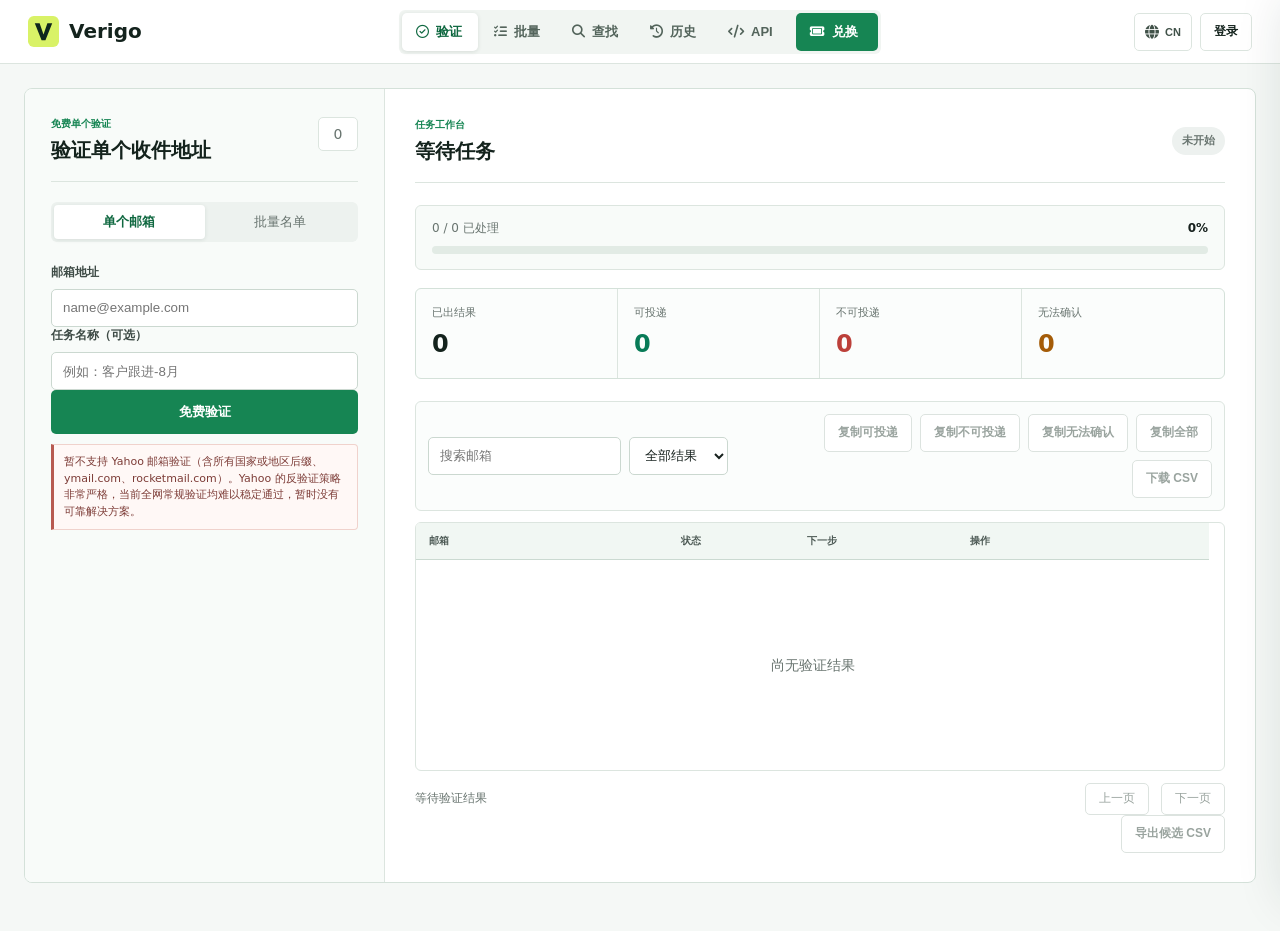
==== commit 3beed386: "Revert "fix: clarify verification result details" This reverts commit 3e64b7e112d677c8fc348e626a72d7" ====
--- a/static/index.html
+++ b/static/index.html
@@ -18,8 +18,8 @@
   <link rel="icon" type="image/svg+xml" href="/static/favicon.svg">
   <link rel="preconnect" href="https://cdnjs.cloudflare.com" crossorigin>
   <link rel="stylesheet" href="https://cdnjs.cloudflare.com/ajax/libs/font-awesome/6.5.2/css/all.min.css" referrerpolicy="no-referrer">
-  <link rel="stylesheet" href="/static/css/app.css?v=ui-20260816-r4">
-  <link rel="stylesheet" href="/static/css/product.css?v=ui-20260816-r4">
+  <link rel="stylesheet" href="/static/css/app.css?v=ui-20260816-r3">
+  <link rel="stylesheet" href="/static/css/product.css?v=ui-20260816-r3">
 </head>
 <body class="product-surface">
   <header class="topbar">
@@ -718,6 +718,6 @@
   </dialog>
 
   <script src="/static/js/i18n.js?v=locale-v2" defer></script>
-  <script src="/static/js/app.js?v=ui-20260816-r4" defer></script>
+  <script src="/static/js/app.js?v=ui-20260816-r3" defer></script>
 </body>
 </html>
--- a/static/css/app.css
+++ b/static/css/app.css
@@ -239,10 +239,6 @@
 td { padding: 12px 13px; border-bottom: 1px solid #e8ecea; vertical-align: top; overflow-wrap: anywhere; }
 tbody tr:last-child td { border-bottom: 0; }
 th:nth-child(1) { width: 28%; } th:nth-child(2) { width: 14%; } th:nth-child(3) { width: 18%; } th:nth-child(4) { width: 28%; } th:nth-child(5) { width: 12%; }
-.results-panel table th:nth-child(1) { width: 34%; }
-.results-panel table th:nth-child(2) { width: 16%; }
-.results-panel table th:nth-child(3) { width: auto; }
-.results-panel table th:nth-child(4), .results-panel table td:nth-child(4) { width: 76px; text-align: center; }
 .empty-row td { height: 210px; color: var(--muted); text-align: center; vertical-align: middle; }
 .result-pill { display: inline-block; padding: 4px 7px; border-radius: 4px; font-size: 11px; font-weight: 750; }
 .result-good { background: #dff3e9; color: var(--good); }
@@ -265,9 +261,6 @@
 .detail-field { display: grid; gap: 5px; padding: 15px 0; border-bottom: 1px solid var(--line); }
 .detail-field span { color: var(--muted); font-size: 12px; }
 .detail-field strong { overflow-wrap: anywhere; font-size: 14px; font-weight: 600; }
-.detail-conclusion-summary { display: grid; gap: 5px; padding: 14px; border: 1px solid #b8d9c7; border-radius: 6px; background: #eef8f1; }
-.detail-conclusion-summary strong { color: var(--accent-dark); font-size: 17px; line-height: 1.3; }
-.detail-conclusion-summary span { color: #405249; font-size: 13px; line-height: 1.55; }
 .detail-field.technical-detail { background: #f8f9fa; padding: 15px; margin: 8px 0; border-radius: 6px; border: 1px solid #e9ecef; }
 .detail-field.technical-detail .technical-value { font-family: 'Monaco', 'Menlo', monospace; font-size: 13px; color: #495057; overflow-wrap: anywhere; word-break: break-word; }
 .history-workspace { max-width: 1100px; min-height: calc(100vh - 72px); margin: 0 auto; padding: 38px 34px 70px; }
--- a/static/css/product.css
+++ b/static/css/product.css
@@ -364,12 +364,6 @@
   min-width: 680px;
 }
 
-.product-surface .results-panel table th:nth-child(1) { width: 34%; }
-.product-surface .results-panel table th:nth-child(2) { width: 16%; }
-.product-surface .results-panel table th:nth-child(3) { width: auto; }
-.product-surface .results-panel table th:nth-child(4),
-.product-surface .results-panel table td:nth-child(4) { width: 76px; text-align: center; }
-
 .product-surface table thead th {
   position: sticky;
   top: 0;
@@ -505,16 +499,6 @@
 .product-surface .detail-conclusion-field {
   border-color: #c7dfd1;
   background: #f2faf5;
-}
-
-.product-surface .detail-conclusion-summary {
-  border-color: #b7dbc6;
-  background: #edf8f1;
-}
-
-.product-surface .detail-conclusion-summary strong {
-  color: var(--product-green-dark);
-  font-size: 18px;
 }
 
 .product-surface .technical-details {
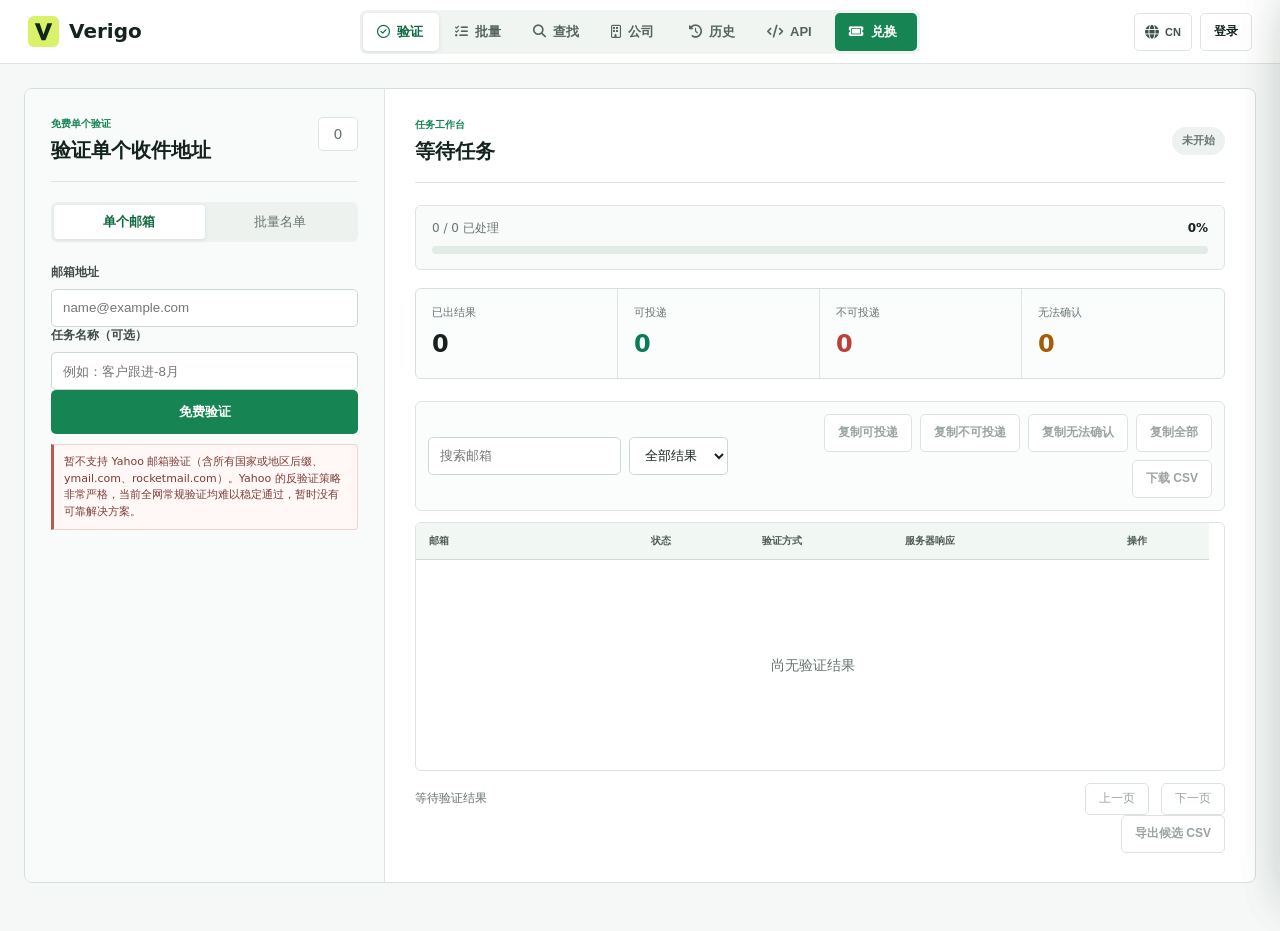
==== commit a2e238cf: "feat: publish quality-gated company finder" ====
--- a/static/index.html
+++ b/static/index.html
@@ -14,12 +14,14 @@
   <meta property="og:description" content="验证邮箱、清洗名单，并查找目标企业的可联系邮箱。">
   <meta property="og:url" content="https://verigo.site/">
   <meta name="twitter:card" content="summary">
-  <script type="application/ld+json">{"@context":"https://schema.org","@graph":[{"@type":"Organization","name":"Verigo","url":"https://verigo.site/","logo":"https://verigo.site/static/favicon.svg"},{"@type":"WebApplication","name":"Verigo","url":"https://verigo.site/","applicationCategory":"BusinessApplication","operatingSystem":"Web","description":"面向销售、招聘与出海团队的邮箱验证、名单清洗和企业邮箱查找工具。","offers":{"@type":"Offer","price":"0.50","priceCurrency":"CNY","description":"100 次批量验证"}},{"@type":"FAQPage","mainEntity":[{"@type":"Question","name":"Catch-all 邮箱是什么意思？","acceptedAnswer":{"@type":"Answer","text":"Catch-all 是企业邮箱域名的一种设置：发往该域名的任意前缀都可能被接收或转发，因此单次验证结果不一定能确认某个具体收件人真实存在。"}},{"@type":"Question","name":"企业邮箱查找和普通验证有什么区别？","acceptedAnswer":{"@type":"Answer","text":"普通验证用于确认已有邮箱是否可用；企业邮箱查找用于获取目标企业的业务联络邮箱，适合销售开发、招聘和商务合作。"}}]}]}</script>
+  <script type="application/ld+json">{"@context":"https://schema.org","@graph":[{"@type":"Organization","name":"Verigo","url":"https://verigo.site/","logo":"https://verigo.site/static/favicon.svg"},{"@type":"WebApplication","name":"Verigo","url":"https://verigo.site/","applicationCategory":"BusinessApplication","operatingSystem":"Web","description":"面向销售、招聘与出海团队的邮箱验证、名单清洗和企业邮箱查找工具。","offers":{"@type":"Offer","price":"0.50","priceCurrency":"CNY","description":"100 次批量验证"}},{"@type":"FAQPage","mainEntity":[{"@type":"Question","name":"Catch-all 邮箱是什么意思？","acceptedAnswer":{"@type":"Answer","text":"Catch-all 是企业邮箱域名的一种设置：发往该域名的任意前缀都可能被服务器接收或转发，因此无法仅凭服务器响应确认某个具体收件人真实存在。"}},{"@type":"Question","name":"企业邮箱查找和普通验证有什么区别？","acceptedAnswer":{"@type":"Answer","text":"普通验证用于确认已有邮箱是否可用；企业邮箱查找用于获取目标企业的业务联络邮箱，适合销售开发、招聘和商务合作。"}}]}]}</script>
   <link rel="icon" type="image/svg+xml" href="/static/favicon.svg">
-  <link rel="preconnect" href="https://cdnjs.cloudflare.com" crossorigin>
+  <!-- Design System CSS (必须最先加载) -->
+  <link rel="stylesheet" href="/static/css/design-tokens.css?v=1.0.0">
+  <link rel="stylesheet" href="/static/css/components.css?v=1.0.0">
   <link rel="stylesheet" href="https://cdnjs.cloudflare.com/ajax/libs/font-awesome/6.5.2/css/all.min.css" referrerpolicy="no-referrer">
-  <link rel="stylesheet" href="/static/css/app.css?v=ui-20260816-r3">
-  <link rel="stylesheet" href="/static/css/product.css?v=ui-20260816-r3">
+  <link rel="stylesheet" href="/static/css/app.css?v=company-finder-p4-v1">
+  <link rel="stylesheet" href="/static/css/product.css?v=redemption-nav-v3">
 </head>
 <body class="product-surface">
   <header class="topbar">
@@ -31,6 +33,7 @@
       <button class="nav-item active" type="button" data-view="single"><i class="fa-regular fa-circle-check" aria-hidden="true"></i><span>验证</span></button>
       <button class="nav-item" type="button" data-view="batch"><i class="fa-solid fa-list-check" aria-hidden="true"></i><span>批量</span></button>
       <button class="nav-item" type="button" data-view="discovery"><i class="fa-solid fa-magnifying-glass" aria-hidden="true"></i><span>查找</span></button>
+      <button class="nav-item" type="button" data-view="company-finder"><i class="fa-regular fa-building" aria-hidden="true"></i><span>公司</span></button>
       <button class="nav-item" type="button" data-view="history"><i class="fa-solid fa-clock-rotate-left" aria-hidden="true"></i><span>历史</span></button>
       <button id="api-nav" class="nav-item" type="button"><i class="fa-solid fa-code" aria-hidden="true"></i><span>API</span></button>
       <button id="redeem-nav" class="nav-item nav-redeem" type="button"><i class="fa-solid fa-ticket" aria-hidden="true"></i><span>兑换</span></button>
@@ -74,7 +77,6 @@
         <button id="wallet-nav" class="account-action hidden" type="button" data-view="wallet"><i class="fa-regular fa-credit-card" aria-hidden="true"></i>额度与账单</button>
         <button id="dashboard-nav" class="account-action hidden" type="button" data-view="dashboard"><i class="fa-solid fa-chart-line" aria-hidden="true"></i>运营监控</button>
         <button id="admin-credits-nav" class="account-action hidden" type="button" data-view="admin-credits"><i class="fa-solid fa-sliders" aria-hidden="true"></i>额度管理</button>
-        <button id="system-health-nav" class="account-action hidden" type="button" data-view="system-health"><i class="fa-solid fa-heart-pulse" aria-hidden="true"></i>系统监控</button>
         <div class="account-menu-separator"></div>
         <button id="bind-email-button" type="button" class="hidden">绑定邮箱</button>
         <button id="change-password-button" type="button" class="account-action"><i class="fa-solid fa-lock" aria-hidden="true"></i>修改密码</button>
@@ -94,7 +96,7 @@
     </div>
     <aside class="hero-proof hero-capabilities" aria-label="Verigo 核心能力">
       <article><strong>多层检查</strong><span>语法、域名、MX 与 SMTP</span></article>
-      <article><strong>结果可解释</strong><span>状态、原因与下一步</span></article>
+      <article><strong>结果可解释</strong><span>状态、方式、服务器响应</span></article>
       <article><strong>按量使用</strong><span>单个免费，批量按额度计费</span></article>
     </aside>
   </section>
@@ -212,7 +214,7 @@
 
       <div class="table-toolbar">
         <div class="filters">
-          <input id="result-search" type="search" placeholder="搜索邮箱" aria-label="搜索邮箱">
+          <input id="result-search" type="search" placeholder="搜索邮箱">
           <select id="result-filter" aria-label="筛选验证状态">
             <option value="all">全部结果</option>
             <option value="deliverable">可投递</option>
@@ -225,9 +227,9 @@
 
       <div class="table-wrap">
         <table>
-          <thead><tr><th>邮箱</th><th>状态</th><th>下一步</th><th>操作</th></tr></thead>
+          <thead><tr><th>邮箱</th><th>状态</th><th>验证方式</th><th>服务器响应</th><th>操作</th></tr></thead>
           <tbody id="results-body">
-            <tr class="empty-row"><td colspan="4">尚无验证结果</td></tr>
+            <tr class="empty-row"><td colspan="5">尚无验证结果</td></tr>
           </tbody>
         </table>
       </div>
@@ -250,7 +252,7 @@
 
   <section class="commercial-section trust-section compact-marketing public-marketing" aria-labelledby="trust-title">
     <div class="commercial-heading"><p class="eyebrow">为业务动作而设计</p><h2 id="trust-title">让下一封邮件、更值得发出去</h2></div>
-    <div class="trust-grid"><article><h3>多层检查</h3><p>语法、域名、MX 与 SMTP</p></article><article><h3>结果可解释</h3><p>状态、原因与下一步</p></article><article><h3>按量使用</h3><p>单个免费，批量按额度计费</p></article></div>
+    <div class="trust-grid"><article><h3>多层检查</h3><p>语法、域名、MX 与 SMTP</p></article><article><h3>结果可解释</h3><p>状态、方式、服务器响应</p></article><article><h3>按量使用</h3><p>单个免费，批量按额度计费</p></article></div>
   </section>
 
   <section class="commercial-section faq-section compact-marketing public-marketing" aria-labelledby="faq-title">
@@ -283,7 +285,7 @@
       <section class="discovery-guide" aria-label="邮箱查找说明">
         <h2>三步找到有效的工作邮箱</h2>
         <p>输入真实姓名和公司域名后，Verigo 会生成候选地址。提交验证后，再根据状态决定是否继续联系。</p>
-        <div class="discovery-guide-grid"><div class="discovery-guide-card"><strong>1. 输入信息</strong><span>姓名和公司域名越准确，候选结果越相关。</span></div><div class="discovery-guide-card"><strong>2. 验证候选</strong><span>确认候选地址是否适合联系。</span></div><div class="discovery-guide-card"><strong>3. 导出结果</strong><span>下载 CSV，按状态安排后续跟进。</span></div></div>
+        <div class="discovery-guide-grid"><div class="discovery-guide-card"><strong>1. 输入信息</strong><span>姓名和公司域名越准确，候选结果越相关。</span></div><div class="discovery-guide-card"><strong>2. 验证候选</strong><span>对候选地址执行语法、域名和邮箱服务器检查。</span></div><div class="discovery-guide-card"><strong>3. 导出结果</strong><span>下载 CSV，保留状态、验证方式和服务器响应。</span></div></div>
       </section>
     </section>
     <section class="discovery-results-area">
@@ -296,13 +298,44 @@
         <div class="progress-track"><div id="discovery-progress-bar" class="progress-bar"></div></div>
       </section>
       <p id="discovery-verdict" class="discovery-verdict">请输入姓名和公司域名</p>
-      <div class="discovery-empty-panel" aria-label="查找结果说明"><div class="discovery-empty-card"><strong>候选地址</strong><span>根据姓名与域名生成可能的工作邮箱。</span></div><div class="discovery-empty-card"><strong>验证状态</strong><span>查看可投递、不可投递或待确认结果。</span></div><div class="discovery-empty-card"><strong>结果解释</strong><span>每条结果提供原因与后续建议。</span></div></div>
+      <div class="discovery-empty-panel" aria-label="查找结果说明"><div class="discovery-empty-card"><strong>候选地址</strong><span>根据姓名与域名生成可能的工作邮箱。</span></div><div class="discovery-empty-card"><strong>验证状态</strong><span>查看可投递、不可投递或待确认结果。</span></div><div class="discovery-empty-card"><strong>结果解释</strong><span>每条结果附带验证方式和服务器响应。</span></div></div>
       <div class="table-wrap">
         <table>
-          <thead><tr><th>候选邮箱</th><th>结果</th><th>下一步</th></tr></thead>
-          <tbody id="discovery-results-body"><tr class="empty-row"><td colspan="3">尚无查找结果</td></tr></tbody>
+          <thead><tr><th>候选邮箱</th><th>结果</th><th>验证方式</th><th>服务器响应</th></tr></thead>
+          <tbody id="discovery-results-body"><tr class="empty-row"><td colspan="4">尚无查找结果</td></tr></tbody>
         </table>
       </div>
+    </section>
+  </main>
+
+  <main id="company-finder-workspace" class="company-finder-workspace hidden">
+    <section class="company-finder-form-area">
+      <p class="eyebrow">COMPANY FINDER</p>
+      <h2>从可靠的目标公司开始</h2>
+      <p class="company-finder-intro">按公司、地区、行业或规模筛选。结果只包含近期确认可公开访问的网站。</p>
+      <form id="company-finder-form" class="company-finder-form">
+        <label for="company-finder-query">公司名称或关键词<input id="company-finder-query" type="search" maxlength="120" placeholder="例如：物流软件"></label>
+        <label for="company-finder-country">国家/地区<select id="company-finder-country"><option value="">全部国家/地区</option></select></label>
+        <label for="company-finder-region">地区关键词<input id="company-finder-region" type="search" maxlength="160" placeholder="例如：California"></label>
+        <label for="company-finder-industry">行业<select id="company-finder-industry"><option value="">全部行业</option></select></label>
+        <label for="company-finder-size">公司规模<select id="company-finder-size"><option value="">全部规模</option><option value="1-10">1–10 人</option><option value="11-50">11–50 人</option><option value="51-200">51–200 人</option><option value="201-500">201–500 人</option><option value="501-1000">501–1,000 人</option><option value="1001-5000">1,001–5,000 人</option><option value="5001-10000">5,001–10,000 人</option><option value="10001+">10,001+ 人</option></select></label>
+        <button class="primary-action" type="submit"><i class="fa-solid fa-magnifying-glass" aria-hidden="true"></i>查找公司</button>
+      </form>
+      <p class="company-finder-note"><i class="fa-solid fa-shield-halved" aria-hidden="true"></i>每次搜索仅在受控候选范围内执行，不提供完整目录浏览。</p>
+    </section>
+    <section class="company-finder-results-area" aria-live="polite">
+      <div class="company-finder-results-heading">
+        <div><p class="eyebrow">MATCHES</p><h2 id="company-finder-title">设置条件后开始查找</h2><p id="company-finder-summary">仅显示近期有公开活跃证据的公司。</p></div>
+        <span id="company-finder-count" class="company-finder-count">0 家</span>
+      </div>
+      <p id="company-finder-status" class="company-finder-status" role="status"></p>
+      <section id="company-finder-pending" class="company-finder-pending hidden" aria-live="polite">
+        <i class="fa-solid fa-rotate fa-spin" aria-hidden="true"></i><span id="company-finder-pending-copy"></span>
+      </section>
+      <div id="company-finder-results" class="company-finder-results">
+        <section class="company-finder-empty"><i class="fa-regular fa-building" aria-hidden="true"></i><h3>还没有搜索结果</h3><p>输入公司关键词，或至少选择一个筛选条件。</p></section>
+      </div>
+      <div class="company-finder-pagination"><button id="company-finder-prev" class="download-action" type="button" disabled>上一页</button><span id="company-finder-page">等待搜索</span><button id="company-finder-next" class="download-action" type="button" disabled>下一页</button></div>
     </section>
   </main>
 
@@ -321,22 +354,6 @@
       <article class="report-scorecard"><span>互动会话</span><strong id="metric-report-engaged">0</strong><small id="metric-report-engagement-rate">互动率 0%</small></article>
       <article class="report-scorecard"><span>验证提交</span><strong id="metric-report-submissions">0</strong><small id="metric-report-submission-rate">会话转化 0%</small></article>
       <article class="report-scorecard"><span>平均互动时长</span><strong id="metric-report-engagement-time">0 秒</strong><small>已互动会话</small></article>
-    </section>
-
-    <section id="quality-dashboard" class="report-card quality-dashboard" aria-labelledby="quality-dashboard-title">
-      <div class="report-card-heading">
-        <div><h2 id="quality-dashboard-title">验证质量概览</h2><p id="quality-summary-copy">正在加载质量数据</p></div>
-      </div>
-      <div class="quality-dashboard-grid">
-        <div class="quality-dashboard-metric"><span>已完成验证</span><strong id="quality-verification-total">—</strong></div>
-        <div class="quality-dashboard-metric"><span>可投递率</span><strong id="quality-deliverable-rate">—</strong></div>
-        <div class="quality-dashboard-metric"><span>无法确认</span><strong id="quality-unknown-rate">—</strong></div>
-        <div class="quality-dashboard-metric"><span>复核更新</span><strong id="quality-reviewed-count">—</strong></div>
-      </div>
-      <div class="quality-attention">
-        <div><h3>需要关注</h3><p>按近期记录汇总</p></div>
-        <ul id="quality-attention-list" aria-live="polite"><li class="quality-attention-empty">暂无足够数据</li></ul>
-      </div>
     </section>
 
     <section id="cloudshell-crm" class="cloudshell-crm" aria-labelledby="cloudshell-crm-title">
@@ -402,19 +419,6 @@
       </section>
     </section>
 
-    <section class="report-card provider-quality-card" aria-labelledby="provider-quality-heading">
-      <div class="report-card-heading">
-        <div><h2 id="provider-quality-heading">邮箱服务商质量</h2><p>最近 24 小时表现与七日稳定参考</p></div>
-        <span>建议线仅供管理员确认</span>
-      </div>
-      <div class="provider-quality-table-wrap">
-        <table class="provider-quality-table">
-          <thead><tr><th scope="col">服务商</th><th scope="col">24h 已处理</th><th scope="col">可投递率</th><th scope="col">无法确认率</th><th scope="col">复核完成率</th><th scope="col">首次 / 复核 p50-p95</th><th scope="col">有效天数</th><th scope="col">七日参考</th><th scope="col">建议告警线</th></tr></thead>
-          <tbody id="provider-quality-body"><tr><td colspan="9" class="provider-quality-empty">正在加载质量数据</td></tr></tbody>
-        </table>
-      </div>
-    </section>
-
     <section class="report-tertiary-grid">
       <section class="report-card report-audience-card">
         <div class="report-card-heading"><div><h2>用户与活跃度</h2><p>用户规模与今日真实访问</p></div><span>账户活跃</span></div>
@@ -447,33 +451,17 @@
         <div><p class="eyebrow">调整操作</p><h2 id="admin-credits-heading">授予或扣减验证次数</h2></div>
       </div>
       <form id="admin-credit-grant-form" class="admin-credit-grant-form">
-        <label for="admin-credit-action">操作类型</label>
+        <label for="admin-credit-action">操作</label>
         <select id="admin-credit-action"><option value="grant">授予额度</option><option value="deduct">扣减额度</option></select>
         <label for="admin-credit-email">用户注册邮箱</label>
-        <div class="admin-email-lookup">
-          <input id="admin-credit-email" type="email" autocomplete="email" maxlength="254" placeholder="输入邮箱查询账户" required>
-          <button id="admin-account-lookup" class="lookup-action" type="button"><i class="fa-solid fa-magnifying-glass"></i>查询</button>
-        </div>
-        <div id="admin-account-info" class="admin-account-info hidden">
-          <div class="account-info-row">
-            <span class="info-label">当前付费余额</span>
-            <strong id="account-info-paid" class="info-value">—</strong>
-          </div>
-          <div class="account-info-row">
-            <span class="info-label">体验额度</span>
-            <strong id="account-info-trial" class="info-value">—</strong>
-          </div>
-          <div class="account-info-row">
-            <span class="info-label">已使用</span>
-            <strong id="account-info-used" class="info-value">—</strong>
-          </div>
-        </div>
-        <label for="admin-credit-amount">调整金额（元）</label>
-        <input id="admin-credit-amount" type="number" inputmode="decimal" min="0.01" max="5000" step="0.01" placeholder="0.01 - 5000.00" required>
-        <label for="admin-credit-note">操作备注 <span class="label-optional">（可选）</span></label>
-        <input id="admin-credit-note" type="text" maxlength="200" autocomplete="off" placeholder="说明调整原因">
+        <input id="admin-credit-email" type="email" autocomplete="email" maxlength="254" required>
+        <button id="admin-account-lookup" class="download-action" type="button">查询账户</button>
+        <label for="admin-credit-amount">充值或退款金额（元）</label>
+        <input id="admin-credit-amount" type="number" inputmode="decimal" min="0.01" max="5000" step="0.01" required>
+        <label for="admin-credit-note">备注</label>
+        <input id="admin-credit-note" type="text" maxlength="200" autocomplete="off">
         <p id="admin-credit-result" class="admin-credit-result" role="status"></p>
-        <button id="admin-credit-submit" class="primary-action" type="submit"><i class="fa-solid fa-check"></i>确认操作</button>
+        <button id="admin-credit-submit" class="primary-action" type="submit">确认授予</button>
       </form>
       <section class="admin-redemption-card" aria-labelledby="admin-redemption-heading">
         <div><p class="eyebrow">临时支付通道</p><h2 id="admin-redemption-heading">生成兑换码</h2><p>完整兑换码仅在生成后展示一次。系统只保存哈希，无法再次查看。</p></div>
@@ -481,64 +469,22 @@
         <div id="admin-redemption-result" class="admin-redemption-result hidden" aria-live="polite"></div>
       </section>
       <section class="admin-redemption-card company-catalog-card" aria-labelledby="company-catalog-heading">
-        <div><p class="eyebrow">Company Finder</p><h2 id="company-catalog-heading">公司目录筛选</h2><p>按公司名称、国家、行业、规模和官网筛选。结果包含官网、LinkedIn 链接与公司头像。</p></div>
+        <div><p class="eyebrow">Company Finder</p><h2 id="company-catalog-heading">公司目录筛选</h2><p>按公司、国家、地区、行业和人员规模查找公司。目录信息已统一清理，原始数据仅用于追溯。</p></div>
         <form id="company-catalog-form" class="admin-company-catalog-form">
-          <label>公司名称或关键词<input id="company-catalog-query" type="search" maxlength="120" placeholder="例如：software"></label>
-          <label>国家/地区<input id="company-catalog-country" type="text" maxlength="80" placeholder="例如：united states"></label>
-          <label>行业<input id="company-catalog-industry" type="text" maxlength="160" placeholder="例如：computer software"></label>
-          <label>公司规模<input id="company-catalog-size" type="text" maxlength="40" placeholder="例如：51-200"></label>
-          <label>官网<select id="company-catalog-website"><option value="">不限</option><option value="true">有官网</option><option value="false">无官网</option></select></label>
+          <label>公司名称或关键词<input id="company-catalog-query" type="search" maxlength="120" placeholder="例如：公司名称或关键词"></label>
+          <label>国家/地区<select id="company-catalog-country"><option value="">全部国家/地区</option></select></label>
+          <label>地区关键词<input id="company-catalog-region" type="search" maxlength="160" placeholder="例如：North Rhine-Westphalia"></label>
+          <label>行业<select id="company-catalog-industry"><option value="">全部行业</option></select></label>
+          <label>公司规模<select id="company-catalog-size"><option value="">全部规模</option><option value="1-10">1–10 人</option><option value="11-50">11–50 人</option><option value="51-200">51–200 人</option><option value="201-500">201–500 人</option><option value="501-1000">501–1,000 人</option><option value="1001-5000">1,001–5,000 人</option><option value="5001-10000">5,001–10,000 人</option><option value="10001+">10,001+ 人</option></select></label>
+          <label>官网<select id="company-catalog-website"><option value="true" selected>有官网</option><option value="">不限</option><option value="false">无官网</option></select></label>
           <button class="primary-action" type="submit">筛选公司</button>
         </form>
         <p id="company-catalog-status" class="admin-credit-result" role="status"></p>
-        <div class="admin-company-catalog-table-wrap"><table class="admin-company-catalog-table"><thead><tr><th>公司</th><th>国家/地区</th><th>行业</th><th>规模</th><th>官网</th><th>LinkedIn</th></tr></thead><tbody id="company-catalog-results"></tbody></table></div>
-        <div class="admin-company-catalog-pagination"><button id="company-catalog-prev" class="download-action" type="button" disabled>上一页</button><span id="company-catalog-page">-</span><button id="company-catalog-next" class="download-action" type="button" disabled>下一页</button></div>
+        <div class="admin-company-catalog-table-wrap"><table class="admin-company-catalog-table"><thead><tr><th>公司</th><th>国家/地区</th><th>行业</th><th>规模</th><th>官网</th><th>活跃性</th><th>LinkedIn</th></tr></thead><tbody id="company-catalog-results"><tr class="company-catalog-empty"><td colspan="7">设置搜索条件后查看候选公司</td></tr></tbody></table></div>
+        <div class="admin-company-catalog-pagination"><button id="company-catalog-prev" class="download-action" type="button" disabled>上一页</button><span id="company-catalog-page">等待筛选</span><button id="company-catalog-next" class="download-action" type="button" disabled>下一页</button></div>
       </section>
       <section id="admin-account-summary" class="admin-account-summary"><div class="report-card-heading"><div><h2>功能使用趋势</h2><p>单个验证、批量验证与工作邮箱查找</p></div></div><div id="admin-feature-chart" class="admin-feature-chart"></div><div id="admin-feature-legend" class="report-legend"></div></section>
-      <section class="admin-accounts-section">
-        <div class="report-card-heading">
-          <div><h2>全部账户</h2><p id="admin-accounts-meta">按注册时间排序</p></div>
-          <div class="admin-accounts-controls">
-            <input id="admin-accounts-search" type="search" placeholder="搜索邮箱..." maxlength="100" aria-label="搜索账户邮箱">
-            <button id="admin-accounts-refresh" class="download-action" type="button">刷新</button>
-          </div>
-        </div>
-        <div id="admin-accounts-list" class="admin-accounts-list"></div>
-        <div class="pagination"><span id="admin-accounts-page"></span><div><button id="admin-accounts-prev" class="page-button" type="button">上一页</button><span id="admin-accounts-pages" class="page-numbers"></span><button id="admin-accounts-next" class="page-button" type="button">下一页</button></div></div>
-      </section>
-    </section>
-  </main>
-
-  <main id="system-health-workspace" class="system-health-workspace hidden">
-    <section class="report-heading admin-report-heading">
-      <div><p class="eyebrow">系统管理</p><h2>系统监控</h2><p class="report-updated">服务状态、队列、数据库与资源</p></div>
-      <div class="report-actions"><button id="system-health-refresh" class="download-action" type="button">刷新</button></div>
-    </section>
-    <section class="report-scorecards admin-scorecards">
-      <article class="report-scorecard"><span>服务状态</span><strong id="health-services-status">—</strong><small id="health-services-detail">检测中</small></article>
-      <article class="report-scorecard"><span>工作进程</span><strong id="health-workers-status">—</strong><small id="health-workers-detail">检测中</small></article>
-      <article class="report-scorecard"><span>待处理任务</span><strong id="health-queue-pending">—</strong><small id="health-queue-running">运行中 —</small></article>
-      <article class="report-scorecard"><span>数据库连接</span><strong id="health-db-connections">—</strong><small id="health-db-detail">检测中</small></article>
-    </section>
-    <section class="report-secondary-grid">
-      <section class="report-card">
-        <div class="report-card-heading"><div><h2>服务状态</h2><p>系统核心服务运行情况</p></div></div>
-        <div id="health-services-list" class="admin-accounts-list"></div>
-      </section>
-      <section class="report-card">
-        <div class="report-card-heading"><div><h2>工作进程</h2><p>邮箱验证 Worker 状态</p></div></div>
-        <div id="health-workers-list" class="admin-accounts-list"></div>
-      </section>
-    </section>
-    <section class="report-secondary-grid">
-      <section class="report-card">
-        <div class="report-card-heading"><div><h2>系统资源</h2><p>CPU、内存与磁盘使用</p></div></div>
-        <div id="health-resources-list" class="admin-accounts-list"></div>
-      </section>
-      <section class="report-card">
-        <div class="report-card-heading"><div><h2>数据库</h2><p>连接池与查询性能</p></div></div>
-        <div id="health-database-list" class="admin-accounts-list"></div>
-      </section>
+      <section class="admin-accounts-section"><div class="report-card-heading"><div><h2>全部账户</h2><p id="admin-accounts-meta">按注册时间排序</p></div><button id="admin-accounts-refresh" class="download-action" type="button">刷新</button></div><div id="admin-accounts-list" class="admin-accounts-list"></div><div class="pagination"><span id="admin-accounts-page"></span><div><button id="admin-accounts-prev" class="page-button" type="button">上一页</button><span id="admin-accounts-pages" class="page-numbers"></span><button id="admin-accounts-next" class="page-button" type="button">下一页</button></div></div></section>
     </section>
   </main>
 
@@ -552,7 +498,7 @@
 
   <main id="history-workspace" class="history-workspace hidden">
     <section class="report-heading"><div><p class="eyebrow">账户</p><h1>历史记录</h1><p class="report-updated">按名单名称查看过去的验证任务</p></div><button id="history-refresh" class="download-action" type="button">刷新</button></section>
-    <section class="report-card history-card"><div class="table-toolbar"><div class="history-search-controls"><input id="history-search" type="search" placeholder="搜索文件名或名单名称" aria-label="搜索文件名或名单名称"><select id="history-filter" aria-label="筛选任务"><option value="all">全部</option><option value="completed">已完成</option><option value="running">验证中</option><option value="failed">失败</option><option value="stopped">已停止</option></select></div></div><div id="history-list" class="history-list"></div><div class="pagination"><span id="history-page-info"></span><div><button id="history-prev" class="page-button" type="button">上一页</button><span id="history-pages" class="page-numbers"></span><button id="history-next" class="page-button" type="button">下一页</button></div></div></section>
+    <section class="report-card history-card"><div class="table-toolbar"><div class="history-search-controls"><input id="history-search" type="search" placeholder="搜索文件名或名单名称"><select id="history-filter" aria-label="筛选任务"><option value="all">全部</option><option value="completed">已完成</option><option value="running">验证中</option><option value="failed">失败</option><option value="stopped">已停止</option></select></div></div><div id="history-list" class="history-list"></div><div class="pagination"><span id="history-page-info"></span><div><button id="history-prev" class="page-button" type="button">上一页</button><span id="history-pages" class="page-numbers"></span><button id="history-next" class="page-button" type="button">下一页</button></div></div></section>
   </main>
   <footer class="site-footer">
     <span>Verigo · 邮箱验证、名单清洗与企业邮箱查找</span>
@@ -575,6 +521,12 @@
     </div>
   </aside>
 
+  <aside id="company-finder-detail-drawer" class="result-detail-drawer company-finder-detail-drawer" aria-hidden="true" aria-labelledby="company-finder-detail-title">
+    <div class="drawer-heading"><div><p class="eyebrow">公司详情</p><h2 id="company-finder-detail-title">公司资料</h2><span id="company-finder-detail-status" class="company-vitality-badge is-active_verified">近期可确认</span></div><button id="close-company-finder-detail" class="dialog-close" type="button" aria-label="关闭">×</button></div>
+    <div id="company-finder-detail-content" class="result-detail-content" aria-live="polite"></div>
+    <div id="company-finder-detail-actions" class="result-detail-actions"></div>
+  </aside>
+
   <dialog id="auth-dialog" class="auth-dialog">
     <form id="auth-form" method="dialog">
       <div class="dialog-heading">
@@ -717,7 +669,7 @@
     </form>
   </dialog>
 
-  <script src="/static/js/i18n.js?v=locale-v2" defer></script>
-  <script src="/static/js/app.js?v=ui-20260816-r3" defer></script>
+  <script src="/static/js/i18n.js?v=locale-v1" defer></script>
+  <script src="/static/js/app.js?v=company-finder-p4-v1" defer></script>
 </body>
 </html>
--- a/static/css/design-tokens.css
+++ b/static/css/design-tokens.css
@@ -0,0 +1,181 @@
+/**
+ * Verigo Design Tokens
+ * 版本: 1.0.0
+ * 创建日期: 2026-08-16
+ *
+ * 这是所有 UI 的基础变量定义
+ * 使用规则：
+ * 1. 所有组件只使用这些 Token，不要硬编码值
+ * 2. 修改 Token 会影响全局，请谨慎
+ */
+
+:root {
+  color-scheme: light;
+
+  /* ========================================
+     颜色系统 (Colors)
+     ======================================== */
+
+  /* 灰度 */
+  --gray-50: #f9fafb;
+  --gray-100: #f3f4f6;
+  --gray-200: #e5e7eb;
+  --gray-300: #d1d5db;
+  --gray-400: #9ca3af;
+  --gray-500: #6b7280;
+  --gray-600: #4b5563;
+  --gray-700: #374151;
+  --gray-800: #1f2937;
+  --gray-900: #111827;
+
+  /* 品牌绿色 */
+  --green-50: #ecfdf5;
+  --green-100: #d1fae5;
+  --green-200: #a7f3d0;
+  --green-300: #6ee7b7;
+  --green-400: #34d399;
+  --green-500: #10b981;
+  --green-600: #059669;
+  --green-700: #047857;
+  --green-800: #065f46;
+  --green-900: #064e3b;
+
+  /* 语义化颜色 */
+  --success: #10b981;
+  --warning: #f59e0b;
+  --error: #ef4444;
+  --info: #3b82f6;
+
+  /* 背景色 */
+  --bg-primary: #ffffff;
+  --bg-secondary: var(--gray-50);
+  --bg-tertiary: var(--gray-100);
+
+  /* 文本色 */
+  --text-primary: var(--gray-900);
+  --text-secondary: var(--gray-600);
+  --text-tertiary: var(--gray-500);
+  --text-disabled: var(--gray-400);
+
+  /* 边框色 */
+  --border-primary: var(--gray-200);
+  --border-secondary: var(--gray-300);
+  --border-focus: var(--green-500);
+
+  /* 兼容性别名（逐步迁移旧代码） */
+  --ink: var(--gray-900);
+  --muted: var(--gray-500);
+  --line: var(--gray-200);
+  --line-strong: var(--gray-300);
+  --soft: var(--gray-50);
+  --paper: var(--bg-primary);
+  --canvas: var(--bg-secondary);
+  --accent: var(--green-600);
+  --accent-dark: var(--green-700);
+  --good: var(--success);
+  --bad: var(--error);
+  --warn: var(--warning);
+
+  /* ========================================
+     间距系统 (Spacing) - 8px Grid
+     ======================================== */
+  --space-0: 0;
+  --space-1: 4px;    /* 0.5 × 8 */
+  --space-2: 8px;    /* 1 × 8 */
+  --space-3: 12px;   /* 1.5 × 8 */
+  --space-4: 16px;   /* 2 × 8 */
+  --space-5: 20px;   /* 2.5 × 8 */
+  --space-6: 24px;   /* 3 × 8 */
+  --space-8: 32px;   /* 4 × 8 */
+  --space-10: 40px;  /* 5 × 8 */
+  --space-12: 48px;  /* 6 × 8 */
+  --space-16: 64px;  /* 8 × 8 */
+  --space-20: 80px;  /* 10 × 8 */
+  --space-24: 96px;  /* 12 × 8 */
+  --space-32: 128px; /* 16 × 8 */
+
+  /* ========================================
+     圆角系统 (Border Radius)
+     ======================================== */
+  --radius-none: 0;
+  --radius-sm: 4px;    /* Button, Input, Tag */
+  --radius-md: 6px;    /* Card, Modal */
+  --radius-lg: 8px;    /* Hero Demo, Large Card */
+  --radius-xl: 12px;   /* Section Container */
+  --radius-full: 9999px; /* Pill, Status Badge */
+
+  /* ========================================
+     阴影系统 (Shadows)
+     ======================================== */
+  --shadow-sm: 0 1px 2px 0 rgba(0, 0, 0, 0.05);
+  --shadow-md: 0 4px 6px -1px rgba(0, 0, 0, 0.1),
+               0 2px 4px -1px rgba(0, 0, 0, 0.06);
+  --shadow-lg: 0 10px 15px -3px rgba(0, 0, 0, 0.1),
+               0 4px 6px -2px rgba(0, 0, 0, 0.05);
+  --shadow-xl: 0 20px 25px -5px rgba(0, 0, 0, 0.1),
+               0 10px 10px -5px rgba(0, 0, 0, 0.04);
+  --shadow-2xl: 0 25px 50px -12px rgba(0, 0, 0, 0.25);
+  --shadow-inner: inset 0 2px 4px 0 rgba(0, 0, 0, 0.06);
+  --shadow-none: none;
+
+  /* 兼容性别名 */
+  --shadow: var(--shadow-lg);
+
+  /* ========================================
+     字体系统 (Typography)
+     ======================================== */
+
+  /* 字体家族 */
+  --font-sans: Inter, "PingFang SC", "Microsoft YaHei",
+               system-ui, -apple-system, sans-serif;
+  --font-mono: "SF Mono", Monaco, "Cascadia Code", "Consolas", monospace;
+
+  /* 字号 */
+  --text-xs: 11px;
+  --text-sm: 12px;
+  --text-base: 14px;
+  --text-lg: 16px;
+  --text-xl: 18px;
+  --text-2xl: 20px;
+  --text-3xl: 24px;
+  --text-4xl: 30px;
+  --text-5xl: 36px;
+  --text-6xl: 48px;
+  --text-7xl: 60px;
+
+  /* 字重 */
+  --font-normal: 400;
+  --font-medium: 500;
+  --font-semibold: 600;
+  --font-bold: 700;
+  --font-extrabold: 800;
+
+  /* 行高 */
+  --leading-none: 1;
+  --leading-tight: 1.25;
+  --leading-snug: 1.375;
+  --leading-normal: 1.5;
+  --leading-relaxed: 1.625;
+  --leading-loose: 2;
+
+  /* ========================================
+     过渡与动画 (Transitions)
+     ======================================== */
+  --transition-fast: 150ms;
+  --transition-base: 200ms;
+  --transition-slow: 300ms;
+
+  --ease-in: cubic-bezier(0.4, 0, 1, 1);
+  --ease-out: cubic-bezier(0, 0, 0.2, 1);
+  --ease-in-out: cubic-bezier(0.4, 0, 0.2, 1);
+
+  /* ========================================
+     Z-index 层级
+     ======================================== */
+  --z-dropdown: 10;
+  --z-sticky: 20;
+  --z-modal-backdrop: 40;
+  --z-modal: 50;
+  --z-toast: 60;
+  --z-tooltip: 70;
+}
--- a/static/css/components.css
+++ b/static/css/components.css
@@ -0,0 +1,453 @@
+/**
+ * Verigo Components
+ * 版本: 1.0.0
+ * 创建日期: 2026-08-16
+ *
+ * 统一的组件样式库
+ * 依赖: design-tokens.css
+ */
+
+/* ==================== Buttons ==================== */
+
+/* 基础 Button 样式 */
+.btn {
+  display: inline-flex;
+  align-items: center;
+  justify-content: center;
+  padding: 0 var(--space-4);
+  border: 1px solid transparent;
+  border-radius: var(--radius-sm);
+  font-family: var(--font-sans);
+  font-weight: var(--font-bold);
+  text-decoration: none;
+  text-align: center;
+  cursor: pointer;
+  transition: all var(--transition-base) var(--ease-out);
+  white-space: nowrap;
+  user-select: none;
+}
+
+.btn:disabled {
+  opacity: 0.5;
+  cursor: not-allowed;
+}
+
+.btn:focus-visible {
+  outline: 2px solid var(--border-focus);
+  outline-offset: 2px;
+}
+
+/* Button 类型 */
+.btn-primary {
+  background: var(--green-600);
+  color: white;
+  border-color: var(--green-600);
+}
+
+.btn-primary:hover:not(:disabled) {
+  background: var(--green-700);
+  border-color: var(--green-700);
+  transform: translateY(-1px);
+  box-shadow: var(--shadow-md);
+}
+
+.btn-primary:active:not(:disabled) {
+  transform: translateY(0);
+}
+
+.btn-secondary {
+  background: white;
+  color: var(--green-600);
+  border-color: var(--green-600);
+}
+
+.btn-secondary:hover:not(:disabled) {
+  background: var(--green-50);
+  border-color: var(--green-700);
+  color: var(--green-700);
+}
+
+.btn-ghost {
+  background: transparent;
+  color: var(--green-600);
+  border-color: transparent;
+}
+
+.btn-ghost:hover:not(:disabled) {
+  background: var(--green-50);
+  color: var(--green-700);
+}
+
+.btn-danger {
+  background: var(--error);
+  color: white;
+  border-color: var(--error);
+}
+
+.btn-danger:hover:not(:disabled) {
+  background: #dc2626;
+  border-color: #dc2626;
+}
+
+/* Button 尺寸 */
+.btn-sm {
+  height: 36px;
+  padding: 0 var(--space-3);
+  font-size: var(--text-sm);
+}
+
+.btn-md {
+  height: 44px;
+  padding: 0 var(--space-4);
+  font-size: var(--text-base);
+}
+
+.btn-lg {
+  height: 52px;
+  padding: 0 var(--space-6);
+  font-size: var(--text-lg);
+}
+
+/* Button 变体 */
+.btn-block {
+  width: 100%;
+}
+
+.btn-loading {
+  position: relative;
+  color: transparent;
+  pointer-events: none;
+}
+
+.btn-loading::after {
+  content: "";
+  position: absolute;
+  width: 16px;
+  height: 16px;
+  top: 50%;
+  left: 50%;
+  margin-left: -8px;
+  margin-top: -8px;
+  border: 2px solid currentColor;
+  border-right-color: transparent;
+  border-radius: 50%;
+  animation: btn-spin 0.6s linear infinite;
+}
+
+@keyframes btn-spin {
+  to { transform: rotate(360deg); }
+}
+
+/* ==================== Cards ==================== */
+
+.card {
+  padding: var(--space-6);
+  border: 1px solid var(--border-primary);
+  border-radius: var(--radius-md);
+  background: var(--bg-primary);
+  box-shadow: var(--shadow-sm);
+  transition: box-shadow var(--transition-base),
+              transform var(--transition-base);
+}
+
+.card:hover {
+  box-shadow: var(--shadow-md);
+}
+
+.card-interactive {
+  cursor: pointer;
+}
+
+.card-interactive:hover {
+  transform: translateY(-2px);
+  box-shadow: var(--shadow-lg);
+}
+
+.card-header {
+  display: flex;
+  align-items: center;
+  justify-content: space-between;
+  gap: var(--space-4);
+  margin-bottom: var(--space-4);
+}
+
+.card-title {
+  margin: 0;
+  font-size: var(--text-xl);
+  font-weight: var(--font-bold);
+  color: var(--text-primary);
+}
+
+.card-body {
+  color: var(--text-secondary);
+  font-size: var(--text-base);
+  line-height: var(--leading-relaxed);
+}
+
+.card-footer {
+  margin-top: var(--space-6);
+  padding-top: var(--space-4);
+  border-top: 1px solid var(--border-primary);
+}
+
+/* ==================== Status Pills ==================== */
+
+.status-pill {
+  display: inline-flex;
+  align-items: center;
+  gap: var(--space-1);
+  padding: var(--space-1) var(--space-3);
+  border-radius: var(--radius-full);
+  font-size: var(--text-xs);
+  font-weight: var(--font-semibold);
+  line-height: 1.5;
+  white-space: nowrap;
+}
+
+.status-success,
+.status-good {
+  background: var(--green-50);
+  color: var(--green-700);
+}
+
+.status-warning,
+.status-warn {
+  background: #fef3e2;
+  color: #92400e;
+}
+
+.status-error,
+.status-bad {
+  background: #fef2f2;
+  color: #991b1b;
+}
+
+.status-info {
+  background: #eff6ff;
+  color: #1e40af;
+}
+
+.status-neutral,
+.status-ready {
+  background: var(--gray-100);
+  color: var(--gray-700);
+}
+
+/* ==================== Form Elements ==================== */
+
+.form-field {
+  margin-bottom: var(--space-4);
+}
+
+.form-label {
+  display: block;
+  margin-bottom: var(--space-2);
+  font-size: var(--text-sm);
+  font-weight: var(--font-semibold);
+  color: var(--text-primary);
+}
+
+.form-label .required {
+  color: var(--error);
+  margin-left: var(--space-1);
+}
+
+.form-input,
+.form-textarea,
+.form-select {
+  width: 100%;
+  padding: 0 var(--space-4);
+  border: 1px solid var(--border-primary);
+  border-radius: var(--radius-sm);
+  font-family: var(--font-sans);
+  font-size: var(--text-base);
+  color: var(--text-primary);
+  background: var(--bg-primary);
+  transition: border-color var(--transition-base),
+              box-shadow var(--transition-base);
+}
+
+.form-input,
+.form-select {
+  height: 44px;
+}
+
+.form-textarea {
+  min-height: 100px;
+  padding: var(--space-3) var(--space-4);
+  resize: vertical;
+}
+
+.form-input:focus,
+.form-textarea:focus,
+.form-select:focus {
+  outline: 0;
+  border-color: var(--border-focus);
+  box-shadow: 0 0 0 3px rgba(16, 185, 129, 0.1);
+}
+
+.form-input:disabled,
+.form-textarea:disabled,
+.form-select:disabled {
+  background: var(--bg-secondary);
+  color: var(--text-disabled);
+  cursor: not-allowed;
+}
+
+.form-input::placeholder,
+.form-textarea::placeholder {
+  color: var(--text-tertiary);
+}
+
+.form-hint {
+  margin-top: var(--space-2);
+  font-size: var(--text-sm);
+  color: var(--text-tertiary);
+}
+
+.form-error {
+  margin-top: var(--space-2);
+  font-size: var(--text-sm);
+  color: var(--error);
+}
+
+/* Input 变体 */
+.form-input.is-error,
+.form-textarea.is-error {
+  border-color: var(--error);
+}
+
+.form-input.is-error:focus,
+.form-textarea.is-error:focus {
+  box-shadow: 0 0 0 3px rgba(239, 68, 68, 0.1);
+}
+
+/* ==================== Alerts ==================== */
+
+.alert {
+  padding: var(--space-4);
+  border: 1px solid;
+  border-radius: var(--radius-md);
+  font-size: var(--text-sm);
+  line-height: var(--leading-relaxed);
+}
+
+.alert-success {
+  background: var(--green-50);
+  border-color: var(--green-200);
+  color: var(--green-800);
+}
+
+.alert-warning {
+  background: #fef3e2;
+  border-color: #fde68a;
+  color: #92400e;
+}
+
+.alert-error {
+  background: #fef2f2;
+  border-color: #fecaca;
+  color: #991b1b;
+}
+
+.alert-info {
+  background: #eff6ff;
+  border-color: #bfdbfe;
+  color: #1e40af;
+}
+
+/* ==================== Badges ==================== */
+
+.badge {
+  display: inline-flex;
+  align-items: center;
+  padding: var(--space-1) var(--space-2);
+  border-radius: var(--radius-sm);
+  font-size: var(--text-xs);
+  font-weight: var(--font-semibold);
+  line-height: 1;
+}
+
+.badge-primary {
+  background: var(--green-100);
+  color: var(--green-700);
+}
+
+.badge-secondary {
+  background: var(--gray-100);
+  color: var(--gray-700);
+}
+
+/* ==================== Utility Classes ==================== */
+
+/* Text Colors */
+.text-primary { color: var(--text-primary); }
+.text-secondary { color: var(--text-secondary); }
+.text-tertiary { color: var(--text-tertiary); }
+.text-success { color: var(--success); }
+.text-warning { color: var(--warning); }
+.text-error { color: var(--error); }
+.text-info { color: var(--info); }
+
+/* Font Weights */
+.font-normal { font-weight: var(--font-normal); }
+.font-medium { font-weight: var(--font-medium); }
+.font-semibold { font-weight: var(--font-semibold); }
+.font-bold { font-weight: var(--font-bold); }
+.font-extrabold { font-weight: var(--font-extrabold); }
+
+/* Font Sizes */
+.text-xs { font-size: var(--text-xs); }
+.text-sm { font-size: var(--text-sm); }
+.text-base { font-size: var(--text-base); }
+.text-lg { font-size: var(--text-lg); }
+.text-xl { font-size: var(--text-xl); }
+
+/* Text Alignment */
+.text-left { text-align: left; }
+.text-center { text-align: center; }
+.text-right { text-align: right; }
+
+/* Display */
+.hidden { display: none !important; }
+.block { display: block; }
+.inline-block { display: inline-block; }
+.flex { display: flex; }
+.inline-flex { display: inline-flex; }
+.grid { display: grid; }
+
+/* Flex Utilities */
+.flex-row { flex-direction: row; }
+.flex-col { flex-direction: column; }
+.items-center { align-items: center; }
+.items-start { align-items: flex-start; }
+.items-end { align-items: flex-end; }
+.justify-center { justify-content: center; }
+.justify-between { justify-content: space-between; }
+.justify-start { justify-content: flex-start; }
+.justify-end { justify-content: flex-end; }
+
+/* Gap */
+.gap-1 { gap: var(--space-1); }
+.gap-2 { gap: var(--space-2); }
+.gap-3 { gap: var(--space-3); }
+.gap-4 { gap: var(--space-4); }
+.gap-6 { gap: var(--space-6); }
+.gap-8 { gap: var(--space-8); }
+
+/* ==================== Responsive Utilities ==================== */
+
+@media (max-width: 768px) {
+  .btn {
+    font-size: var(--text-sm);
+  }
+
+  .btn-lg {
+    height: 48px;
+    font-size: var(--text-base);
+  }
+
+  .card {
+    padding: var(--space-4);
+  }
+}
--- a/static/css/app.css
+++ b/static/css/app.css
@@ -348,7 +348,8 @@
 .admin-feature-chart{height:390px;padding-top:12px;border-bottom:1px solid #edf0f2}.admin-feature-chart svg{display:block;width:100%;height:100%;overflow:visible}.admin-feature-grid{stroke:#edf0f2;stroke-width:1}.admin-feature-axis{fill:#80868b;font-family: -apple-system, BlinkMacSystemFont, "Segoe UI", "Microsoft YaHei", "PingFang SC", sans-serif; font-size: 10px;}.admin-feature-line-single{stroke:var(--accent)}.admin-feature-line-batch{stroke:#34a853}.admin-feature-line-discovery{stroke:#e37400}.admin-account-summary .report-legend{margin-top:16px}.admin-account-summary .report-legend span{font-size:11px}.admin-account-summary .report-legend span:nth-child(1)::before{background:var(--accent)}.admin-account-summary .report-legend span:nth-child(2)::before{background:#34a853}.admin-account-summary .report-legend span:nth-child(3)::before{background:#e37400}
 .admin-credit-grant-form .primary-action { margin-top: 12px; }.admin-credit-grant-form .primary-action i { margin-right:6px; }.admin-credit-result { min-height: 20px; margin: 8px 0 0; padding:12px 16px; border-radius:6px; color: #5f6368; font-size: 13px; line-height: 1.5; }.admin-credit-result.success { background:#e6f4ea; border:1px solid #c6e1c6; color: #137333; }.admin-credit-result.error { background:#fce8e6; border:1px solid #f5c2c7; color: #c5221f; }.admin-credit-result:empty { display:none; }
 .admin-redemption-card { grid-column:2; grid-row:1 / span 2; align-self:start; display:grid; gap:16px; padding:23px; border:1px solid #b8d4c1; border-radius:8px; background:#f3faf5; }.admin-redemption-card h2 { margin:4px 0 6px; font-size:17px; }.admin-redemption-card p { margin:0; color:#5f6f66; font-size:12px; line-height:1.5; }.admin-redemption-form { display:grid; grid-template-columns:minmax(0,1fr) 90px auto; gap:8px; align-items:end; }.admin-redemption-form label { grid-row:1; color:#4d5a55; font-size:11px; font-weight:700; }.admin-redemption-form label:nth-of-type(2) { grid-column:2; }.admin-redemption-form select,.admin-redemption-form input { grid-row:2; min-width:0; min-height:42px; }.admin-redemption-form .primary-action { grid-row:2; margin:0; white-space:nowrap; }.admin-redemption-result { display:grid; gap:8px; padding-top:14px; border-top:1px solid #cfe0d4; }.admin-redemption-result strong { font-size:13px; }.admin-redemption-code-list { display:grid; gap:6px; }.admin-redemption-code { padding:9px 11px; border:1px solid #c9dbcf; border-radius:4px; background:#fff; font:700 13px ui-monospace,SFMono-Regular,Consolas,monospace; letter-spacing:0; }.admin-redemption-copy { justify-self:start; min-height:34px; padding:0 11px; border:1px solid #b8d4c1; border-radius:4px; background:#fff; color:var(--accent-dark); font-weight:750; }
-.company-catalog-card { grid-column:1 / -1; grid-row:auto; display:grid; gap:18px; padding:24px; background:#fff; border-color:#d6e1db; }.admin-company-catalog-form { display:grid; grid-template-columns:minmax(180px,1.35fr) repeat(3,minmax(140px,1fr)) minmax(110px,.7fr) auto; gap:12px; align-items:end; }.admin-company-catalog-form label { display:grid; gap:6px; color:#4d5a55; font-size:11px; font-weight:700; }.admin-company-catalog-form input,.admin-company-catalog-form select { width:100%; min-width:0; min-height:42px; padding:0 10px; border:1px solid #c9d3ce; border-radius:4px; background:#fff; }.admin-company-catalog-form .primary-action { min-height:42px; margin:0; white-space:nowrap; }.admin-company-catalog-table-wrap { width:100%; overflow:auto; border:1px solid #e1e8e4; background:#fff; }.admin-company-catalog-table { width:100%; min-width:900px; border-collapse:collapse; font-size:12px; }.admin-company-catalog-table th,.admin-company-catalog-table td { padding:11px 12px; border-bottom:1px solid #edf1ef; text-align:left; }.admin-company-catalog-table th { color:#5f6f66; background:#f7faf8; font-size:10px; text-transform:uppercase; }.admin-company-catalog-pagination { display:flex; align-items:center; justify-content:space-between; gap:10px; }.admin-company-catalog-pagination span { color:#5f6f66; font-size:12px; }.company-catalog-company { display:flex; align-items:center; gap:8px; min-width:180px; }.company-catalog-company img { width:28px; height:28px; flex:0 0 28px; border:1px solid #e3e8e5; border-radius:4px; object-fit:contain; background:#fff; }.company-catalog-linkedin { color:#0a66c2; font-weight:700; text-decoration:none; }.company-catalog-linkedin:hover { text-decoration:underline; }
+.company-catalog-card { grid-column:1 / -1; grid-row:auto; display:grid; gap:18px; padding:24px; background:#fff; border-color:#d6e1db; }.admin-company-catalog-form { display:grid; grid-template-columns:minmax(220px,1.4fr) repeat(3,minmax(150px,1fr)) repeat(2,minmax(120px,.8fr)) auto; gap:12px; align-items:end; }.admin-company-catalog-form label { display:grid; gap:6px; color:#4d5a55; font-size:11px; font-weight:700; }.admin-company-catalog-form input,.admin-company-catalog-form select { width:100%; min-width:0; min-height:42px; padding:0 10px; border:1px solid #c9d3ce; border-radius:4px; background:#fff; }.admin-company-catalog-form .primary-action { min-height:42px; margin:0; white-space:nowrap; }.admin-company-catalog-table-wrap { width:100%; overflow:auto; border:1px solid #e1e8e4; background:#fff; }.admin-company-catalog-table { width:100%; min-width:1080px; table-layout:fixed; border-collapse:collapse; font-size:12px; }.admin-company-catalog-table th,.admin-company-catalog-table td { padding:11px 12px; overflow-wrap:anywhere; border-bottom:1px solid #edf1ef; text-align:left; vertical-align:top; }.admin-company-catalog-table th { color:#5f6f66; background:#f7faf8; font-size:10px; text-transform:uppercase; }.admin-company-catalog-table th:nth-child(1){width:20%}.admin-company-catalog-table th:nth-child(2){width:22%}.admin-company-catalog-table th:nth-child(3){width:15%}.admin-company-catalog-table th:nth-child(4){width:10%}.admin-company-catalog-table th:nth-child(5){width:16%}.admin-company-catalog-table th:nth-child(6){width:10%}.admin-company-catalog-table th:nth-child(7){width:7%}.admin-company-catalog-table th:last-child,.admin-company-catalog-table td:last-child{white-space:nowrap;text-align:center}.admin-company-catalog-pagination { display:flex; align-items:center; justify-content:space-between; gap:10px; }.admin-company-catalog-pagination span { color:#5f6f66; font-size:12px; }.company-catalog-company { display:flex; align-items:center; gap:8px; min-width:0; }.company-catalog-company img { width:28px; height:28px; flex:0 0 28px; border:1px solid #e3e8e5; border-radius:4px; object-fit:contain; background:#fff; }.company-catalog-linkedin,.company-catalog-website { color:#0a66c2; text-decoration:none; }.company-catalog-linkedin { display:inline-grid; place-items:center; width:30px; height:30px; border:1px solid #cfe0f0; border-radius:50%; font-size:16px; }.company-catalog-linkedin:hover,.company-catalog-website:hover { color:#004182; text-decoration:underline; }.company-catalog-website { overflow-wrap:anywhere; }.company-catalog-website i { margin-right:4px; }.company-catalog-vitality{display:grid;gap:5px}.company-catalog-vitality small{color:#7a857f;font-size:10px}.company-vitality-badge{display:inline-flex;align-items:center;width:max-content;max-width:100%;min-height:24px;padding:3px 7px;border:1px solid #d4ddd8;border-radius:4px;background:#f7f9f8;color:#56615b;font-size:10px;font-weight:700;line-height:1.25}.company-vitality-badge.is-active_verified{border-color:#b9dcc9;background:#edf8f1;color:#116b49}.company-vitality-badge.is-recently_observed{border-color:#d8d5ad;background:#fbfaeb;color:#736810}.company-vitality-badge.is-uncertain{border-color:#ded7c9;background:#faf7f1;color:#725f3e}.company-vitality-badge.is-inactive{border-color:#e2c9c6;background:#fcf1f0;color:#9a3d37}.company-vitality-badge.is-checking,.company-vitality-badge.is-queued{border-color:#c9d8e3;background:#f1f7fb;color:#356078}
+.admin-company-catalog-table .company-catalog-empty td { padding:28px 16px; color:#738078; text-align:center; }
 .report-heading { display: flex; align-items: flex-start; justify-content: space-between; gap: 20px; margin-bottom: 26px; }
 .report-heading h1 { font-size: 25px; }
 .report-updated { margin: 7px 0 0; color: #5f6368; font-size: 12px; }
@@ -457,6 +458,10 @@
 .site-footer a { color: inherit; text-decoration: none; }
 .site-footer a:hover { color: var(--accent); text-decoration: underline; }
 
+@media (max-width: 1200px) {
+  .admin-company-catalog-form { grid-template-columns:repeat(3,minmax(0,1fr)); }
+}
+
 @media (max-width: 900px) {
   .topbar { height: auto; min-height: 108px; grid-template-columns: minmax(0, 1fr) auto; grid-template-areas: "brand account" "nav nav"; padding: 10px 16px 8px; row-gap: 8px; }
   .brand { grid-area: brand; }
@@ -475,6 +480,7 @@
   .admin-credits-heading, .admin-credit-grant-form, .admin-redemption-card, .admin-account-summary { grid-column: 1; }
   .admin-redemption-card { grid-row: auto; }
   .admin-account-summary { grid-row: auto; }
+  .admin-company-catalog-form { grid-template-columns:repeat(2,minmax(0,1fr)); }
   .site-footer { padding: 16px; }
   .report-scorecards { grid-template-columns: repeat(2, minmax(0, 1fr)); }
   .report-scorecard:nth-child(2) { border-right: 0; }
@@ -491,6 +497,10 @@
   .job-state { justify-content: flex-start; }
   .metric:nth-child(3) { border-right: 0; }
   .metric:nth-child(n+4) { border-top: 1px solid var(--line); }
+}
+
+@media (max-width: 560px) {
+  .admin-company-catalog-form { grid-template-columns:minmax(0,1fr); }
 }
 
 /* Saved result lists */
@@ -613,6 +623,48 @@
 .admin-surface .commercial-hero, .admin-surface .commercial-section, .admin-surface .site-footer, .admin-surface .verify-workspace, .admin-surface .discovery-workspace, .admin-surface .history-workspace, .admin-surface .wallet-workspace { display: none !important; }
 .admin-surface .dashboard-workspace, .admin-surface .admin-credits-workspace, .admin-surface .system-health-workspace { display: block; }
 .app-surface .dashboard-workspace, .app-surface .admin-credits-workspace, .app-surface .system-health-workspace { display: none !important; }
+
+.company-finder-workspace { min-height:calc(100vh - 72px); max-width:1640px; margin:0 auto; display:grid; grid-template-columns:minmax(300px,410px) minmax(0,1fr); background:var(--paper); box-shadow:var(--shadow); }
+.company-finder-form-area { padding:30px 28px; border-right:1px solid var(--line); background:#fafcfb; }
+.company-finder-form-area h2 { margin:4px 0 10px; font-size:24px; }
+.company-finder-intro { margin:0; color:var(--muted); font-size:14px; line-height:1.65; }
+.company-finder-form { display:grid; gap:14px; margin-top:24px; }
+.company-finder-form label { display:grid; gap:7px; color:var(--ink); font-size:13px; font-weight:700; }
+.company-finder-form input, .company-finder-form select { width:100%; min-width:0; }
+.company-finder-form .primary-action { display:inline-flex; width:100%; min-height:42px; align-items:center; justify-content:center; gap:8px; margin-top:4px; }
+.company-finder-note { display:flex; gap:8px; margin:22px 0 0; padding-top:18px; border-top:1px solid var(--line); color:var(--muted); font-size:12px; line-height:1.6; }
+.company-finder-note i { color:var(--accent-dark); margin-top:2px; }
+.company-finder-results-area { min-width:0; padding:30px 34px 34px; }
+.company-finder-results-heading { display:flex; align-items:flex-start; justify-content:space-between; gap:20px; padding-bottom:19px; border-bottom:1px solid var(--line); }
+.company-finder-results-heading h2 { margin:4px 0 6px; font-size:24px; }
+.company-finder-results-heading p { margin:0; color:var(--muted); font-size:13px; }
+.company-finder-count { display:inline-flex; flex:0 0 auto; align-items:center; min-height:28px; padding:0 9px; border:1px solid #cfe1d7; border-radius:999px; background:#eff8f2; color:#17653f; font-size:12px; font-weight:700; }
+.company-finder-status { min-height:20px; margin:15px 0 0; color:var(--muted); font-size:13px; }
+.company-finder-status.success { color:#17653f; }.company-finder-status.error { color:#a32626; }
+.company-finder-pending { display:flex; align-items:center; gap:9px; margin:14px 0 0; padding:11px 12px; border-left:3px solid #c37a12; background:#fff8e9; color:#76520d; font-size:13px; line-height:1.5; }
+.company-finder-results { display:grid; gap:0; margin-top:18px; border-top:1px solid var(--line); }
+.company-finder-result { display:flex; align-items:center; justify-content:space-between; gap:22px; padding:18px 0; border-bottom:1px solid var(--line); }
+.company-finder-identity { display:flex; min-width:0; align-items:center; gap:12px; }
+.company-finder-identity img { width:36px; height:36px; flex:0 0 36px; border:1px solid var(--line); border-radius:6px; object-fit:contain; background:#fff; }
+.company-finder-identity h3 { margin:0; color:var(--ink); font-size:15px; line-height:1.35; overflow-wrap:anywhere; }
+.company-finder-identity p { margin:4px 0 0; color:var(--muted); font-size:12px; line-height:1.5; overflow-wrap:anywhere; }
+.company-finder-result-actions { display:flex; flex:0 0 auto; align-items:center; justify-content:flex-end; gap:8px; }
+.company-finder-website, .company-finder-handoff, .company-finder-details { display:inline-flex; min-height:34px; align-items:center; justify-content:center; gap:7px; padding:0 10px; border:1px solid var(--line-strong); border-radius:6px; background:#fff; color:var(--accent-dark); font:inherit; font-size:12px; font-weight:700; text-decoration:none; cursor:pointer; }
+.company-finder-website { max-width:155px; overflow:hidden; text-overflow:ellipsis; white-space:nowrap; }
+.company-finder-handoff { border-color:#1d7a4a; background:#1d7a4a; color:#fff; }.company-finder-handoff:hover { background:#17653f; border-color:#17653f; }.company-finder-handoff:disabled { cursor:not-allowed; opacity:.55; }
+.company-finder-details:hover, .company-finder-website:hover { border-color:var(--accent); color:var(--accent-dark); }.company-finder-details:disabled { cursor:not-allowed; opacity:.55; }
+.company-finder-detail-drawer { overflow-y:auto; }
+.company-finder-detail-drawer .drawer-heading h2 { max-width:300px; overflow-wrap:anywhere; }
+.company-finder-detail-field { grid-template-columns:minmax(100px,.42fr) minmax(0,1fr); align-items:start; gap:14px; }
+.company-finder-detail-field strong { text-align:right; }
+.company-finder-detail-link { display:inline-flex; align-items:center; justify-content:center; gap:7px; min-height:38px; padding:0 12px; border:1px solid var(--line-strong); border-radius:6px; color:var(--accent-dark); text-decoration:none; }
+.company-finder-detail-link:hover { border-color:var(--accent); color:var(--accent-dark); }
+.company-finder-empty { display:grid; justify-items:center; gap:8px; min-height:245px; place-content:center; padding:28px; text-align:center; color:var(--muted); }
+.company-finder-empty i { color:#5b876b; font-size:24px; }.company-finder-empty h3 { margin:5px 0 0; color:var(--ink); font-size:16px; }.company-finder-empty p { max-width:360px; margin:0; font-size:13px; line-height:1.6; }
+.company-finder-pagination { display:flex; align-items:center; justify-content:space-between; gap:12px; margin-top:22px; color:var(--muted); font-size:13px; }
+.admin-surface .company-finder-workspace { display:none !important; }
+@media (max-width: 900px) { .company-finder-workspace { grid-template-columns:1fr; }.company-finder-form-area { border-right:0; border-bottom:1px solid var(--line); }.company-finder-form { grid-template-columns:repeat(2,minmax(0,1fr)); }.company-finder-form label:first-child, .company-finder-form .primary-action { grid-column:1 / -1; } }
+@media (max-width: 600px) { .company-finder-workspace { min-height:calc(100vh - 150px); }.company-finder-form-area, .company-finder-results-area { padding:22px 16px; }.company-finder-form { grid-template-columns:1fr; }.company-finder-form label:first-child, .company-finder-form .primary-action { grid-column:auto; }.company-finder-results-heading, .company-finder-result { align-items:flex-start; flex-direction:column; gap:13px; }.company-finder-result-actions { width:100%; justify-content:flex-start; flex-wrap:wrap; }.company-finder-website, .company-finder-handoff, .company-finder-details { min-height:38px; }.company-finder-pagination { margin-top:18px; }.company-finder-pagination button { min-height:38px; }.company-finder-detail-field { grid-template-columns:1fr; gap:5px; }.company-finder-detail-field strong { text-align:left; } }
 /* Admin has its own navigation surface; user workspaces stay out of sight. */
 .admin-surface .product-nav > [data-view="single"],
 .admin-surface .product-nav > [data-view="batch"],
@@ -886,3 +938,7 @@
   .health-overview-stats { grid-template-columns: repeat(2, 1fr); }
   .health-metric-card { align-items: flex-start; flex-direction: column; gap: 10px; }
 }
+
+/* Dashboard Improvements */
+@import url('dashboard-improvements.css');
+@import url('dashboard-charts.css');
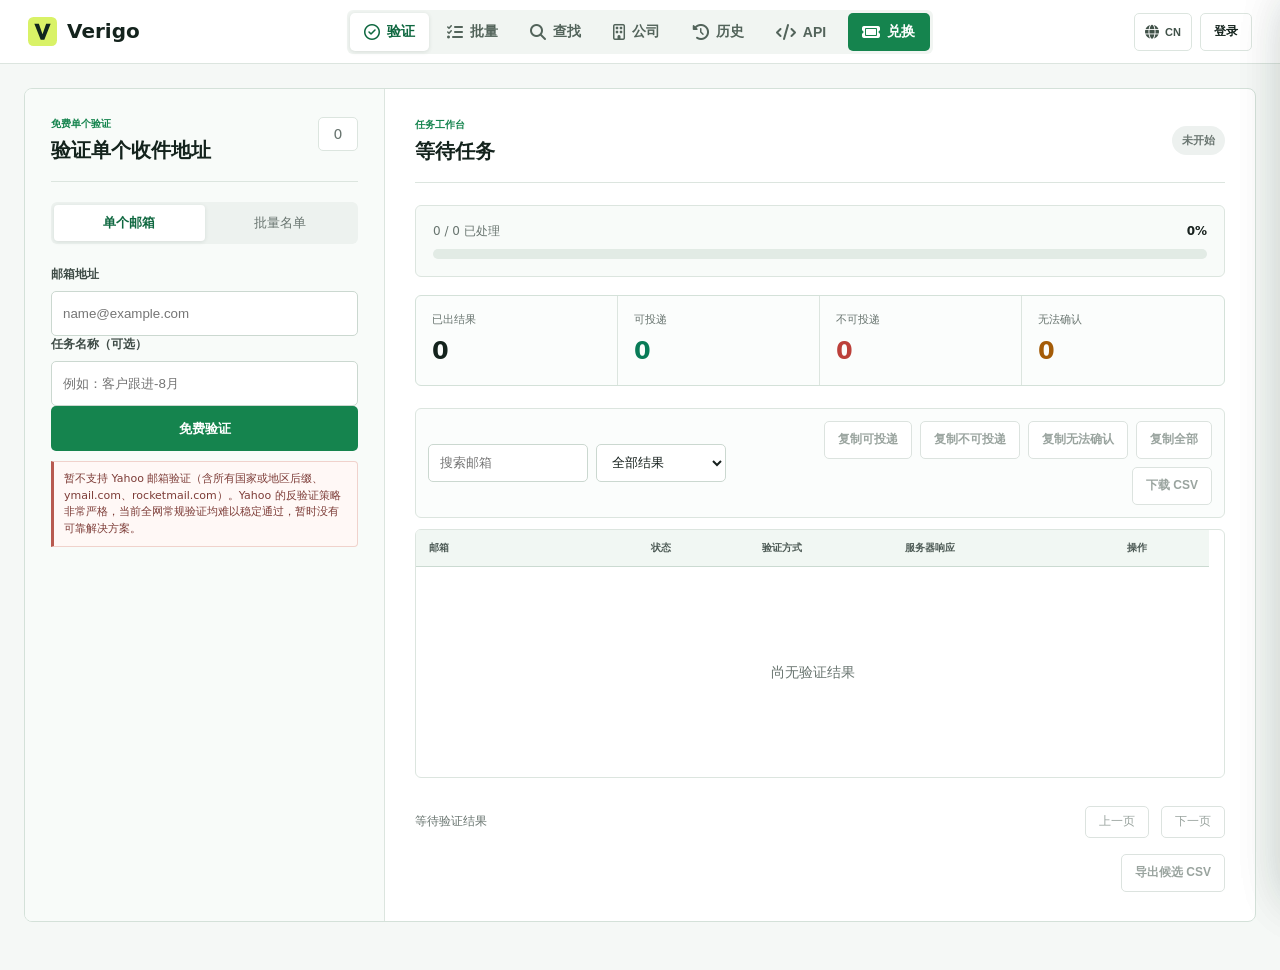
==== commit f7ef48e8: "feat: add confidence-aware verification cache" ====
--- a/static/index.html
+++ b/static/index.html
@@ -20,8 +20,9 @@
   <link rel="stylesheet" href="/static/css/design-tokens.css?v=1.0.0">
   <link rel="stylesheet" href="/static/css/components.css?v=1.0.0">
   <link rel="stylesheet" href="https://cdnjs.cloudflare.com/ajax/libs/font-awesome/6.5.2/css/all.min.css" referrerpolicy="no-referrer">
-  <link rel="stylesheet" href="/static/css/app.css?v=company-finder-p4-v1">
+  <link rel="stylesheet" href="/static/css/app.css?v=company-finder-p6-v1">
   <link rel="stylesheet" href="/static/css/product.css?v=redemption-nav-v3">
+  <link rel="stylesheet" href="/static/css/verify-ui-tuned.css?v=verify-ui-tuned-20260817-v2">
 </head>
 <body class="product-surface">
   <header class="topbar">
@@ -470,6 +471,14 @@
       </section>
       <section class="admin-redemption-card company-catalog-card" aria-labelledby="company-catalog-heading">
         <div><p class="eyebrow">Company Finder</p><h2 id="company-catalog-heading">公司目录筛选</h2><p>按公司、国家、地区、行业和人员规模查找公司。目录信息已统一清理，原始数据仅用于追溯。</p></div>
+        <section class="company-catalog-quality-band" aria-labelledby="company-catalog-quality-heading">
+          <div class="company-catalog-quality-heading"><div><h3 id="company-catalog-quality-heading">目录质量观测</h3><p>最近 14 天公开证据复核与队列运行情况</p></div><span id="company-catalog-quality-updated">正在读取</span></div>
+          <div id="company-catalog-quality-metrics" class="company-catalog-quality-metrics" aria-live="polite"><span class="company-catalog-quality-loading">正在读取质量数据…</span></div>
+          <div class="company-catalog-quality-detail">
+            <div><h4>每日复核量</h4><div id="company-catalog-quality-chart" class="company-catalog-quality-chart" role="img" aria-label="最近 14 天公司公开证据复核量"></div></div>
+            <div><h4>当前证据分布</h4><div id="company-catalog-quality-evidence" class="company-catalog-quality-evidence"></div></div>
+          </div>
+        </section>
         <form id="company-catalog-form" class="admin-company-catalog-form">
           <label>公司名称或关键词<input id="company-catalog-query" type="search" maxlength="120" placeholder="例如：公司名称或关键词"></label>
           <label>国家/地区<select id="company-catalog-country"><option value="">全部国家/地区</option></select></label>
@@ -483,7 +492,15 @@
         <div class="admin-company-catalog-table-wrap"><table class="admin-company-catalog-table"><thead><tr><th>公司</th><th>国家/地区</th><th>行业</th><th>规模</th><th>官网</th><th>活跃性</th><th>LinkedIn</th></tr></thead><tbody id="company-catalog-results"><tr class="company-catalog-empty"><td colspan="7">设置搜索条件后查看候选公司</td></tr></tbody></table></div>
         <div class="admin-company-catalog-pagination"><button id="company-catalog-prev" class="download-action" type="button" disabled>上一页</button><span id="company-catalog-page">等待筛选</span><button id="company-catalog-next" class="download-action" type="button" disabled>下一页</button></div>
       </section>
-      <section id="admin-account-summary" class="admin-account-summary"><div class="report-card-heading"><div><h2>功能使用趋势</h2><p>单个验证、批量验证与工作邮箱查找</p></div></div><div id="admin-feature-chart" class="admin-feature-chart"></div><div id="admin-feature-legend" class="report-legend"></div></section>
+      <section id="admin-account-summary" class="admin-account-summary">
+        <div class="report-card-heading"><div><h2>功能使用趋势</h2><p>单个验证、批量验证与工作邮箱查找</p></div></div>
+        <div id="admin-feature-chart" class="admin-feature-chart"></div>
+        <div id="admin-feature-legend" class="report-legend"></div>
+        <section class="admin-company-finder-usage" aria-labelledby="admin-company-finder-usage-title">
+          <div><h3 id="admin-company-finder-usage-title">Company Finder 下一步动作</h3><p>最近 14 天聚合数据，不记录公司、域名或邮箱内容</p></div>
+          <div id="admin-company-finder-metrics" class="admin-company-finder-metrics"></div>
+        </section>
+      </section>
       <section class="admin-accounts-section"><div class="report-card-heading"><div><h2>全部账户</h2><p id="admin-accounts-meta">按注册时间排序</p></div><button id="admin-accounts-refresh" class="download-action" type="button">刷新</button></div><div id="admin-accounts-list" class="admin-accounts-list"></div><div class="pagination"><span id="admin-accounts-page"></span><div><button id="admin-accounts-prev" class="page-button" type="button">上一页</button><span id="admin-accounts-pages" class="page-numbers"></span><button id="admin-accounts-next" class="page-button" type="button">下一页</button></div></div></section>
     </section>
   </main>
@@ -670,6 +687,6 @@
   </dialog>
 
   <script src="/static/js/i18n.js?v=locale-v1" defer></script>
-  <script src="/static/js/app.js?v=company-finder-p4-v1" defer></script>
+  <script src="/static/js/app.js?v=result-table-response-v2" defer></script>
 </body>
 </html>
--- a/static/css/app.css
+++ b/static/css/app.css
@@ -346,9 +346,11 @@
 .admin-accounts-controls { display:flex; align-items:center; gap:10px; }.admin-accounts-controls input[type="search"] { min-width:220px; min-height:36px; padding:0 12px; border:1px solid #dadce0; border-radius:6px; background:#fff; font-size:13px; }.admin-accounts-controls input[type="search"]:focus { border-color:var(--accent); outline:none; box-shadow:0 0 0 3px rgba(13,122,89,0.12); }
 .admin-account-summary{grid-column:1/-1;grid-row:auto;min-height:0;padding:23px;border:1px solid #dadce0;border-radius:8px;background:#fff}.admin-account-summary.hidden{display:none}.admin-accounts-section{grid-column:1/-1;margin:0;padding:23px;border:1px solid #dadce0;border-radius:8px;background:#fff}.admin-accounts-list{display:grid;border:1px solid #edf0f2}.admin-account-row{display:grid;grid-template-columns:minmax(0,1fr) repeat(3,auto);gap:16px;align-items:center;padding:13px 15px;border:0;border-bottom:1px solid #edf0f2;background:#fff;color:#202124;text-align:left;font-size:12px}.admin-account-row:hover{background:#f4faf7}.admin-account-row:last-child{border-bottom:0}.admin-account-row strong{overflow:hidden;text-overflow:ellipsis;white-space:nowrap}.admin-account-row span{color:#5f6368;font-variant-numeric:tabular-nums}.admin-account-row .status-ok{color:#087b57;font-weight:600}.admin-account-row .status-error{color:#bc403a;font-weight:600}.admin-account-row .status-warn{color:#a45c08;font-weight:600}
 .admin-feature-chart{height:390px;padding-top:12px;border-bottom:1px solid #edf0f2}.admin-feature-chart svg{display:block;width:100%;height:100%;overflow:visible}.admin-feature-grid{stroke:#edf0f2;stroke-width:1}.admin-feature-axis{fill:#80868b;font-family: -apple-system, BlinkMacSystemFont, "Segoe UI", "Microsoft YaHei", "PingFang SC", sans-serif; font-size: 10px;}.admin-feature-line-single{stroke:var(--accent)}.admin-feature-line-batch{stroke:#34a853}.admin-feature-line-discovery{stroke:#e37400}.admin-account-summary .report-legend{margin-top:16px}.admin-account-summary .report-legend span{font-size:11px}.admin-account-summary .report-legend span:nth-child(1)::before{background:var(--accent)}.admin-account-summary .report-legend span:nth-child(2)::before{background:#34a853}.admin-account-summary .report-legend span:nth-child(3)::before{background:#e37400}
+.admin-company-finder-usage{display:grid;gap:16px;margin-top:22px;padding-top:20px;border-top:1px solid #e4e9e6}.admin-company-finder-usage h3{margin:0;color:#26332d;font-size:15px}.admin-company-finder-usage p{margin:4px 0 0;color:#6b756f;font-size:11px}.admin-company-finder-metrics{display:grid;grid-template-columns:repeat(4,minmax(0,1fr));border:1px solid #e1e8e4}.admin-company-finder-metric{min-width:0;padding:14px 16px}.admin-company-finder-metric:not(:first-child){border-left:1px solid #e1e8e4}.admin-company-finder-metric span,.admin-company-finder-metric small{display:block;color:#68736d;font-size:11px}.admin-company-finder-metric strong{display:block;margin:5px 0 2px;color:#1f3028;font-size:21px;font-variant-numeric:tabular-nums}.admin-company-finder-metric small{overflow-wrap:anywhere}
 .admin-credit-grant-form .primary-action { margin-top: 12px; }.admin-credit-grant-form .primary-action i { margin-right:6px; }.admin-credit-result { min-height: 20px; margin: 8px 0 0; padding:12px 16px; border-radius:6px; color: #5f6368; font-size: 13px; line-height: 1.5; }.admin-credit-result.success { background:#e6f4ea; border:1px solid #c6e1c6; color: #137333; }.admin-credit-result.error { background:#fce8e6; border:1px solid #f5c2c7; color: #c5221f; }.admin-credit-result:empty { display:none; }
 .admin-redemption-card { grid-column:2; grid-row:1 / span 2; align-self:start; display:grid; gap:16px; padding:23px; border:1px solid #b8d4c1; border-radius:8px; background:#f3faf5; }.admin-redemption-card h2 { margin:4px 0 6px; font-size:17px; }.admin-redemption-card p { margin:0; color:#5f6f66; font-size:12px; line-height:1.5; }.admin-redemption-form { display:grid; grid-template-columns:minmax(0,1fr) 90px auto; gap:8px; align-items:end; }.admin-redemption-form label { grid-row:1; color:#4d5a55; font-size:11px; font-weight:700; }.admin-redemption-form label:nth-of-type(2) { grid-column:2; }.admin-redemption-form select,.admin-redemption-form input { grid-row:2; min-width:0; min-height:42px; }.admin-redemption-form .primary-action { grid-row:2; margin:0; white-space:nowrap; }.admin-redemption-result { display:grid; gap:8px; padding-top:14px; border-top:1px solid #cfe0d4; }.admin-redemption-result strong { font-size:13px; }.admin-redemption-code-list { display:grid; gap:6px; }.admin-redemption-code { padding:9px 11px; border:1px solid #c9dbcf; border-radius:4px; background:#fff; font:700 13px ui-monospace,SFMono-Regular,Consolas,monospace; letter-spacing:0; }.admin-redemption-copy { justify-self:start; min-height:34px; padding:0 11px; border:1px solid #b8d4c1; border-radius:4px; background:#fff; color:var(--accent-dark); font-weight:750; }
 .company-catalog-card { grid-column:1 / -1; grid-row:auto; display:grid; gap:18px; padding:24px; background:#fff; border-color:#d6e1db; }.admin-company-catalog-form { display:grid; grid-template-columns:minmax(220px,1.4fr) repeat(3,minmax(150px,1fr)) repeat(2,minmax(120px,.8fr)) auto; gap:12px; align-items:end; }.admin-company-catalog-form label { display:grid; gap:6px; color:#4d5a55; font-size:11px; font-weight:700; }.admin-company-catalog-form input,.admin-company-catalog-form select { width:100%; min-width:0; min-height:42px; padding:0 10px; border:1px solid #c9d3ce; border-radius:4px; background:#fff; }.admin-company-catalog-form .primary-action { min-height:42px; margin:0; white-space:nowrap; }.admin-company-catalog-table-wrap { width:100%; overflow:auto; border:1px solid #e1e8e4; background:#fff; }.admin-company-catalog-table { width:100%; min-width:1080px; table-layout:fixed; border-collapse:collapse; font-size:12px; }.admin-company-catalog-table th,.admin-company-catalog-table td { padding:11px 12px; overflow-wrap:anywhere; border-bottom:1px solid #edf1ef; text-align:left; vertical-align:top; }.admin-company-catalog-table th { color:#5f6f66; background:#f7faf8; font-size:10px; text-transform:uppercase; }.admin-company-catalog-table th:nth-child(1){width:20%}.admin-company-catalog-table th:nth-child(2){width:22%}.admin-company-catalog-table th:nth-child(3){width:15%}.admin-company-catalog-table th:nth-child(4){width:10%}.admin-company-catalog-table th:nth-child(5){width:16%}.admin-company-catalog-table th:nth-child(6){width:10%}.admin-company-catalog-table th:nth-child(7){width:7%}.admin-company-catalog-table th:last-child,.admin-company-catalog-table td:last-child{white-space:nowrap;text-align:center}.admin-company-catalog-pagination { display:flex; align-items:center; justify-content:space-between; gap:10px; }.admin-company-catalog-pagination span { color:#5f6f66; font-size:12px; }.company-catalog-company { display:flex; align-items:center; gap:8px; min-width:0; }.company-catalog-company img { width:28px; height:28px; flex:0 0 28px; border:1px solid #e3e8e5; border-radius:4px; object-fit:contain; background:#fff; }.company-catalog-linkedin,.company-catalog-website { color:#0a66c2; text-decoration:none; }.company-catalog-linkedin { display:inline-grid; place-items:center; width:30px; height:30px; border:1px solid #cfe0f0; border-radius:50%; font-size:16px; }.company-catalog-linkedin:hover,.company-catalog-website:hover { color:#004182; text-decoration:underline; }.company-catalog-website { overflow-wrap:anywhere; }.company-catalog-website i { margin-right:4px; }.company-catalog-vitality{display:grid;gap:5px}.company-catalog-vitality small{color:#7a857f;font-size:10px}.company-vitality-badge{display:inline-flex;align-items:center;width:max-content;max-width:100%;min-height:24px;padding:3px 7px;border:1px solid #d4ddd8;border-radius:4px;background:#f7f9f8;color:#56615b;font-size:10px;font-weight:700;line-height:1.25}.company-vitality-badge.is-active_verified{border-color:#b9dcc9;background:#edf8f1;color:#116b49}.company-vitality-badge.is-recently_observed{border-color:#d8d5ad;background:#fbfaeb;color:#736810}.company-vitality-badge.is-uncertain{border-color:#ded7c9;background:#faf7f1;color:#725f3e}.company-vitality-badge.is-inactive{border-color:#e2c9c6;background:#fcf1f0;color:#9a3d37}.company-vitality-badge.is-checking,.company-vitality-badge.is-queued{border-color:#c9d8e3;background:#f1f7fb;color:#356078}
+.company-catalog-quality-band{display:grid;gap:15px;padding:18px 0;border-top:1px solid #e2e8e5;border-bottom:1px solid #e2e8e5}.company-catalog-quality-heading{display:flex;align-items:flex-start;justify-content:space-between;gap:18px}.company-catalog-quality-heading h3,.company-catalog-quality-detail h4{margin:0;color:#24312b}.company-catalog-quality-heading h3{font-size:15px}.company-catalog-quality-heading p{margin:4px 0 0;font-size:11px}.company-catalog-quality-heading>span{color:#6c7671;font-size:11px;white-space:nowrap}.company-catalog-quality-metrics{display:grid;grid-template-columns:repeat(5,minmax(0,1fr));border-top:1px solid #e4e9e7;border-bottom:1px solid #e4e9e7}.company-catalog-quality-metric{min-width:0;padding:12px 14px}.company-catalog-quality-metric:not(:first-child){border-left:1px solid #e4e9e7}.company-catalog-quality-metric span,.company-catalog-quality-metric small{display:block;color:#68736d;font-size:10px}.company-catalog-quality-metric strong{display:block;margin:4px 0 2px;color:#1d3027;font-size:20px;font-variant-numeric:tabular-nums}.company-catalog-quality-loading,.company-catalog-quality-error{grid-column:1/-1;padding:14px;color:#68736d;font-size:12px}.company-catalog-quality-error{color:#a43d37}.company-catalog-quality-detail{display:grid;grid-template-columns:minmax(0,1.45fr) minmax(280px,1fr);gap:28px}.company-catalog-quality-detail h4{margin-bottom:10px;font-size:11px}.company-catalog-quality-chart{display:grid;grid-template-columns:repeat(14,minmax(12px,1fr));align-items:end;gap:5px;height:94px;padding-top:4px}.company-catalog-quality-bar{display:grid;grid-template-rows:72px 14px;align-items:end;gap:4px;min-width:0}.company-catalog-quality-bar i{display:block;width:100%;min-height:3px;background:#12805c;border-radius:2px 2px 0 0}.company-catalog-quality-bar:nth-child(3n+2) i{background:#3f7cad}.company-catalog-quality-bar small{overflow:hidden;color:#7a837e;font-size:8px;text-align:center;white-space:nowrap}.company-catalog-quality-evidence{display:grid;grid-template-columns:repeat(2,minmax(0,1fr));border-top:1px solid #e9edeb}.company-catalog-quality-evidence>div{display:flex;align-items:baseline;justify-content:space-between;gap:8px;padding:8px 9px;border-right:1px solid #e9edeb;border-bottom:1px solid #e9edeb}.company-catalog-quality-evidence>div:nth-child(2n){border-right:0}.company-catalog-quality-evidence span{color:#68736d;font-size:10px}.company-catalog-quality-evidence strong{font-size:12px;font-variant-numeric:tabular-nums}
 .admin-company-catalog-table .company-catalog-empty td { padding:28px 16px; color:#738078; text-align:center; }
 .report-heading { display: flex; align-items: flex-start; justify-content: space-between; gap: 20px; margin-bottom: 26px; }
 .report-heading h1 { font-size: 25px; }
@@ -480,7 +482,14 @@
   .admin-credits-heading, .admin-credit-grant-form, .admin-redemption-card, .admin-account-summary { grid-column: 1; }
   .admin-redemption-card { grid-row: auto; }
   .admin-account-summary { grid-row: auto; }
+  .admin-company-finder-metrics { grid-template-columns:repeat(2,minmax(0,1fr)); }
+  .admin-company-finder-metric:nth-child(3) { border-left:0; }
+  .admin-company-finder-metric:nth-child(n+3) { border-top:1px solid #e1e8e4; }
   .admin-company-catalog-form { grid-template-columns:repeat(2,minmax(0,1fr)); }
+  .company-catalog-quality-metrics { grid-template-columns:repeat(3,minmax(0,1fr)); }
+  .company-catalog-quality-metric:nth-child(4) { border-left:0; }
+  .company-catalog-quality-metric:nth-child(n+4) { border-top:1px solid #e4e9e7; }
+  .company-catalog-quality-detail { grid-template-columns:minmax(0,1fr); }
   .site-footer { padding: 16px; }
   .report-scorecards { grid-template-columns: repeat(2, minmax(0, 1fr)); }
   .report-scorecard:nth-child(2) { border-right: 0; }
@@ -501,6 +510,18 @@
 
 @media (max-width: 560px) {
   .admin-company-catalog-form { grid-template-columns:minmax(0,1fr); }
+  .company-catalog-quality-heading { display:grid;gap:5px; }
+  .company-catalog-quality-metrics { grid-template-columns:repeat(2,minmax(0,1fr)); }
+  .company-catalog-quality-metric:nth-child(n) { border-top:0;border-left:0; }
+  .company-catalog-quality-metric:nth-child(even) { border-left:1px solid #e4e9e7; }
+  .company-catalog-quality-metric:nth-child(n+3) { border-top:1px solid #e4e9e7; }
+  .company-catalog-quality-metric:last-child { grid-column:1/-1;border-left:0; }
+  .company-catalog-quality-bar small { display:none; }
+  .company-catalog-quality-bar:first-child small,.company-catalog-quality-bar:last-child small { display:block;width:34px;overflow:visible; }
+  .company-catalog-quality-bar:first-child small { text-align:left; }
+  .company-catalog-quality-bar:last-child small { justify-self:end;text-align:right; }
+  .company-catalog-quality-evidence { grid-template-columns:minmax(0,1fr); }
+  .company-catalog-quality-evidence>div:nth-child(n) { border-right:0; }
 }
 
 /* Saved result lists */
@@ -599,6 +620,7 @@
 .quick-start-grid button > span:not(.quick-icon) { color:#68746f; font-size:12px; line-height:1.45; }
 .discovery-guide { display:grid; gap:16px; width:100%; max-width:100%; margin-top:26px; padding:22px; border:1px solid #cfe1d7; border-radius:12px; background:#f4faf6; box-shadow:0 8px 20px rgba(26,42,35,.05); box-sizing:border-box; }.discovery-guide h2 { margin:0; color:var(--ink); font-size:19px; }.discovery-guide p { margin:0; color:var(--muted); font-size:14px; line-height:1.65; }.discovery-guide-grid { display:grid; grid-template-columns:minmax(0,1fr); gap:12px; min-width:0; }.discovery-guide-card { display:grid; gap:8px; min-height:84px; padding:16px; border:1px solid #d5e5dc; border-radius:10px; background:#fff; box-shadow:0 3px 10px rgba(26,42,35,.04); box-sizing:border-box; min-width:0; }.discovery-guide-card strong { display:flex; align-items:center; gap:8px; min-width:0; color:var(--accent-dark); font-size:14px; }.discovery-guide-card strong::before { content:""; width:9px; height:9px; flex:0 0 9px; border-radius:50%; background:var(--lime); box-shadow:0 0 0 3px #edf7cf; }.discovery-guide-card span { display:block; min-width:0; margin:0; color:var(--muted); font-size:13px; line-height:1.6; overflow-wrap:anywhere; }.discovery-empty-panel { display:grid; grid-template-columns:repeat(3,1fr); gap:14px; margin:22px 0; }.discovery-empty-card { min-height:116px; padding:19px; border:1px solid #d5e5dc; border-radius:10px; background:#f8fbf9; }.discovery-empty-card strong { display:block; color:var(--accent-dark); font-size:14px; }.discovery-empty-card span { display:block; margin-top:9px; color:var(--muted); font-size:13px; line-height:1.6; }
 @media (max-width: 600px) { .result-detail-drawer { padding:20px 16px; } .result-detail-actions button { width:100%; } }
+@media (max-width: 600px) { .admin-company-finder-metrics { grid-template-columns:1fr; }.admin-company-finder-metric:not(:first-child) { border-top:1px solid #e1e8e4; border-left:0; } }
 @media (max-width: 700px) { .discovery-guide-grid, .discovery-empty-panel { grid-template-columns:1fr; } .discovery-guide-card, .discovery-empty-card { min-height:0; } }
 @media (max-width: 700px) {
   .cloudshell-crm { padding:18px; }
--- a/static/css/verify-ui-tuned.css
+++ b/static/css/verify-ui-tuned.css
@@ -0,0 +1,94 @@
+/* Scoped overrides exported from verigo-verify-ui-parameters (1).json. */
+body.product-surface {
+  --accent: hsl(151 72% 30%);
+  --product-green: hsl(151 72% 30%);
+}
+
+@media (min-width: 981px) {
+  .product-surface .brand img {
+    width: 29px;
+    height: 29px;
+  }
+
+  .product-surface .product-nav {
+    gap: 4px;
+  }
+
+  .product-surface .nav-item {
+    font-size: 14px;
+  }
+
+  .product-surface .nav-item i {
+    font-size: 16px;
+  }
+}
+
+.product-surface #verify-workspace .control-panel input:not([type="radio"]):not([type="file"]),
+.product-surface #verify-workspace .control-panel select {
+  min-height: 45px;
+  height: 45px;
+}
+
+.product-surface #verify-workspace #email-input {
+  min-height: 220px;
+  height: 220px;
+}
+
+.product-surface #verify-workspace .verification-type-tabs {
+  height: 42px;
+}
+
+.product-surface #verify-workspace .verification-type-tabs .segment {
+  min-height: 0;
+  height: 100%;
+}
+
+.product-surface #verify-workspace .primary-action {
+  min-height: 45px;
+  height: 45px;
+}
+
+.product-surface #verify-workspace .progress-section {
+  margin: 22px 0 18px;
+  padding: 17px;
+  border: 1px solid var(--product-line);
+  border-radius: 6px;
+}
+
+.product-surface #verify-workspace .progress-track {
+  height: 10px;
+}
+
+.product-surface #verify-workspace .summary-grid {
+  margin-bottom: 22px;
+}
+
+.product-surface #verify-workspace .table-toolbar {
+  margin-top: 0;
+}
+
+.product-surface #verify-workspace #result-search {
+  width: 160px !important;
+}
+
+.product-surface #verify-workspace .status {
+  min-height: 29px;
+  display: inline-flex;
+  align-items: center;
+}
+
+.product-surface #verify-workspace .table-wrap tbody tr {
+  height: 52px;
+}
+
+.product-surface #verify-workspace > .results-panel > .pagination {
+  min-height: 64px;
+}
+
+.product-surface .auth-dialog {
+  width: min(430px, calc(100vw - 28px));
+}
+
+.product-surface .auth-dialog form {
+  padding: 30px;
+}
